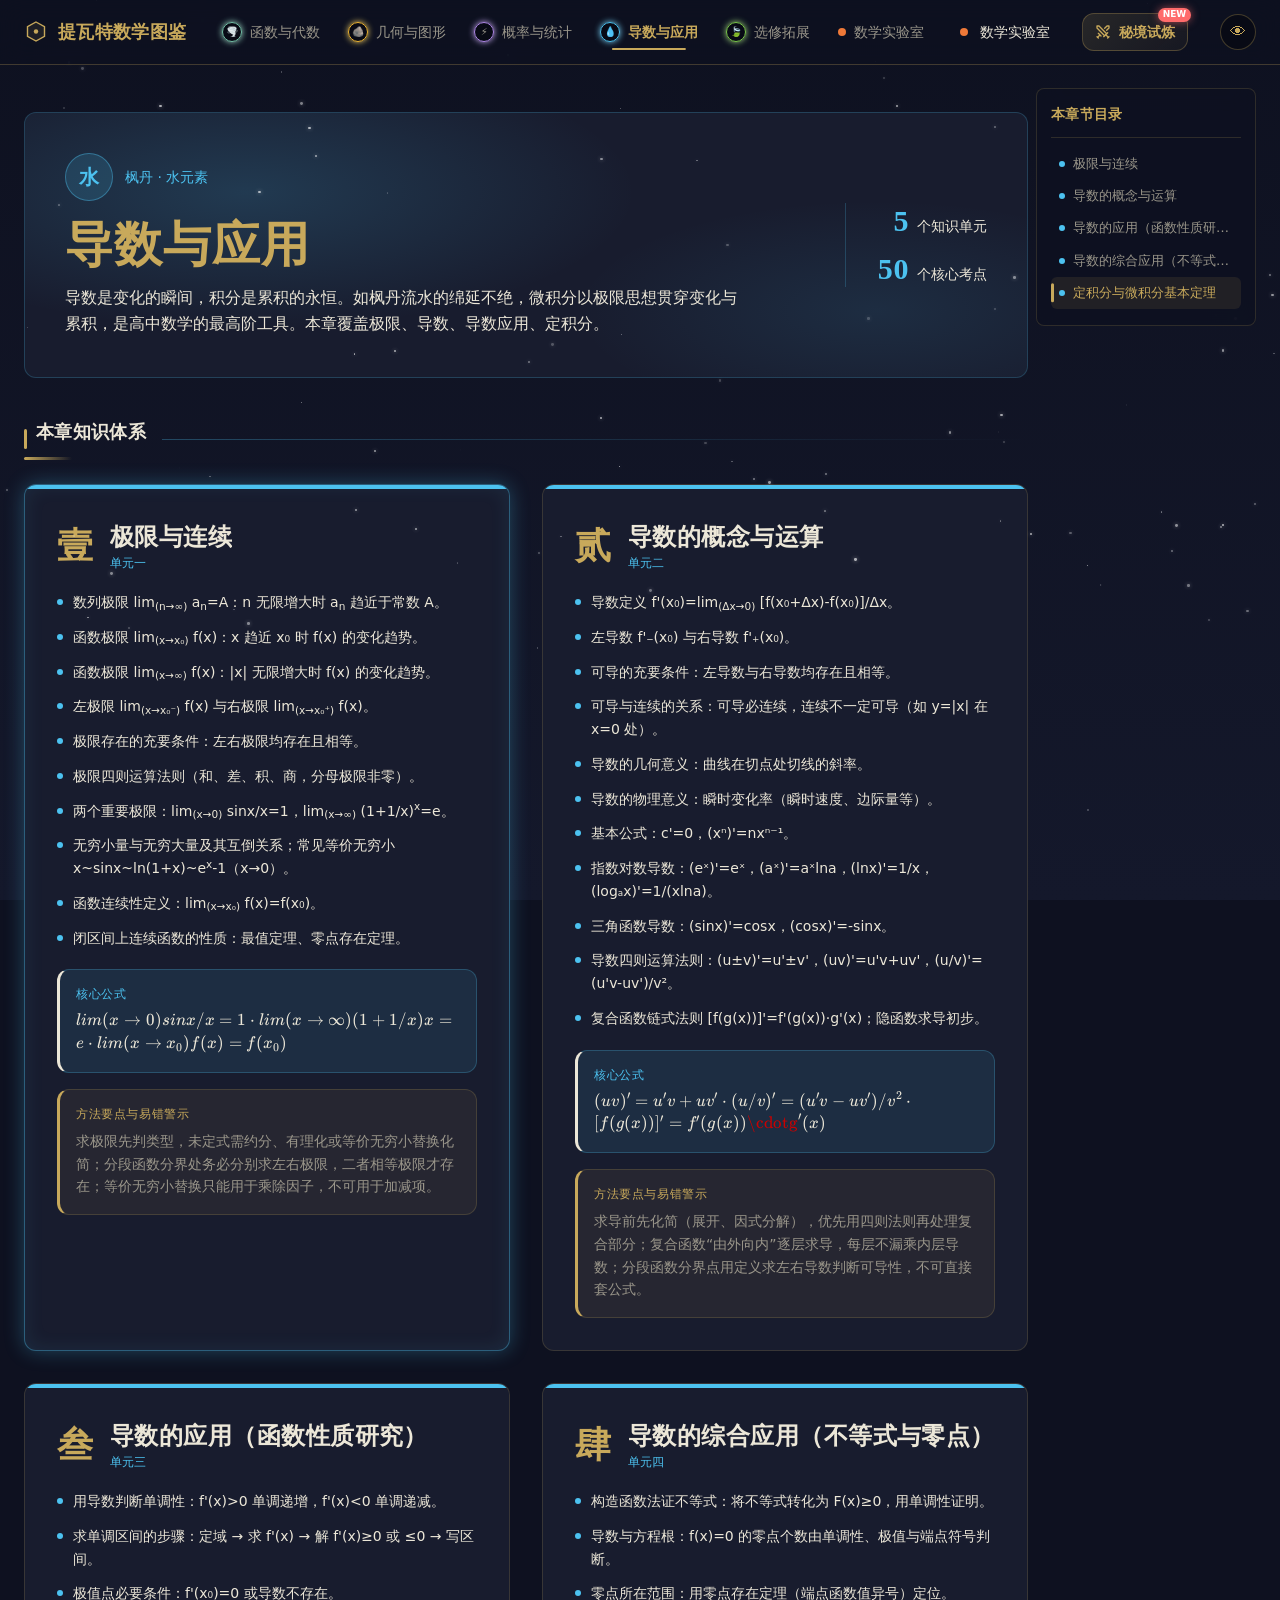
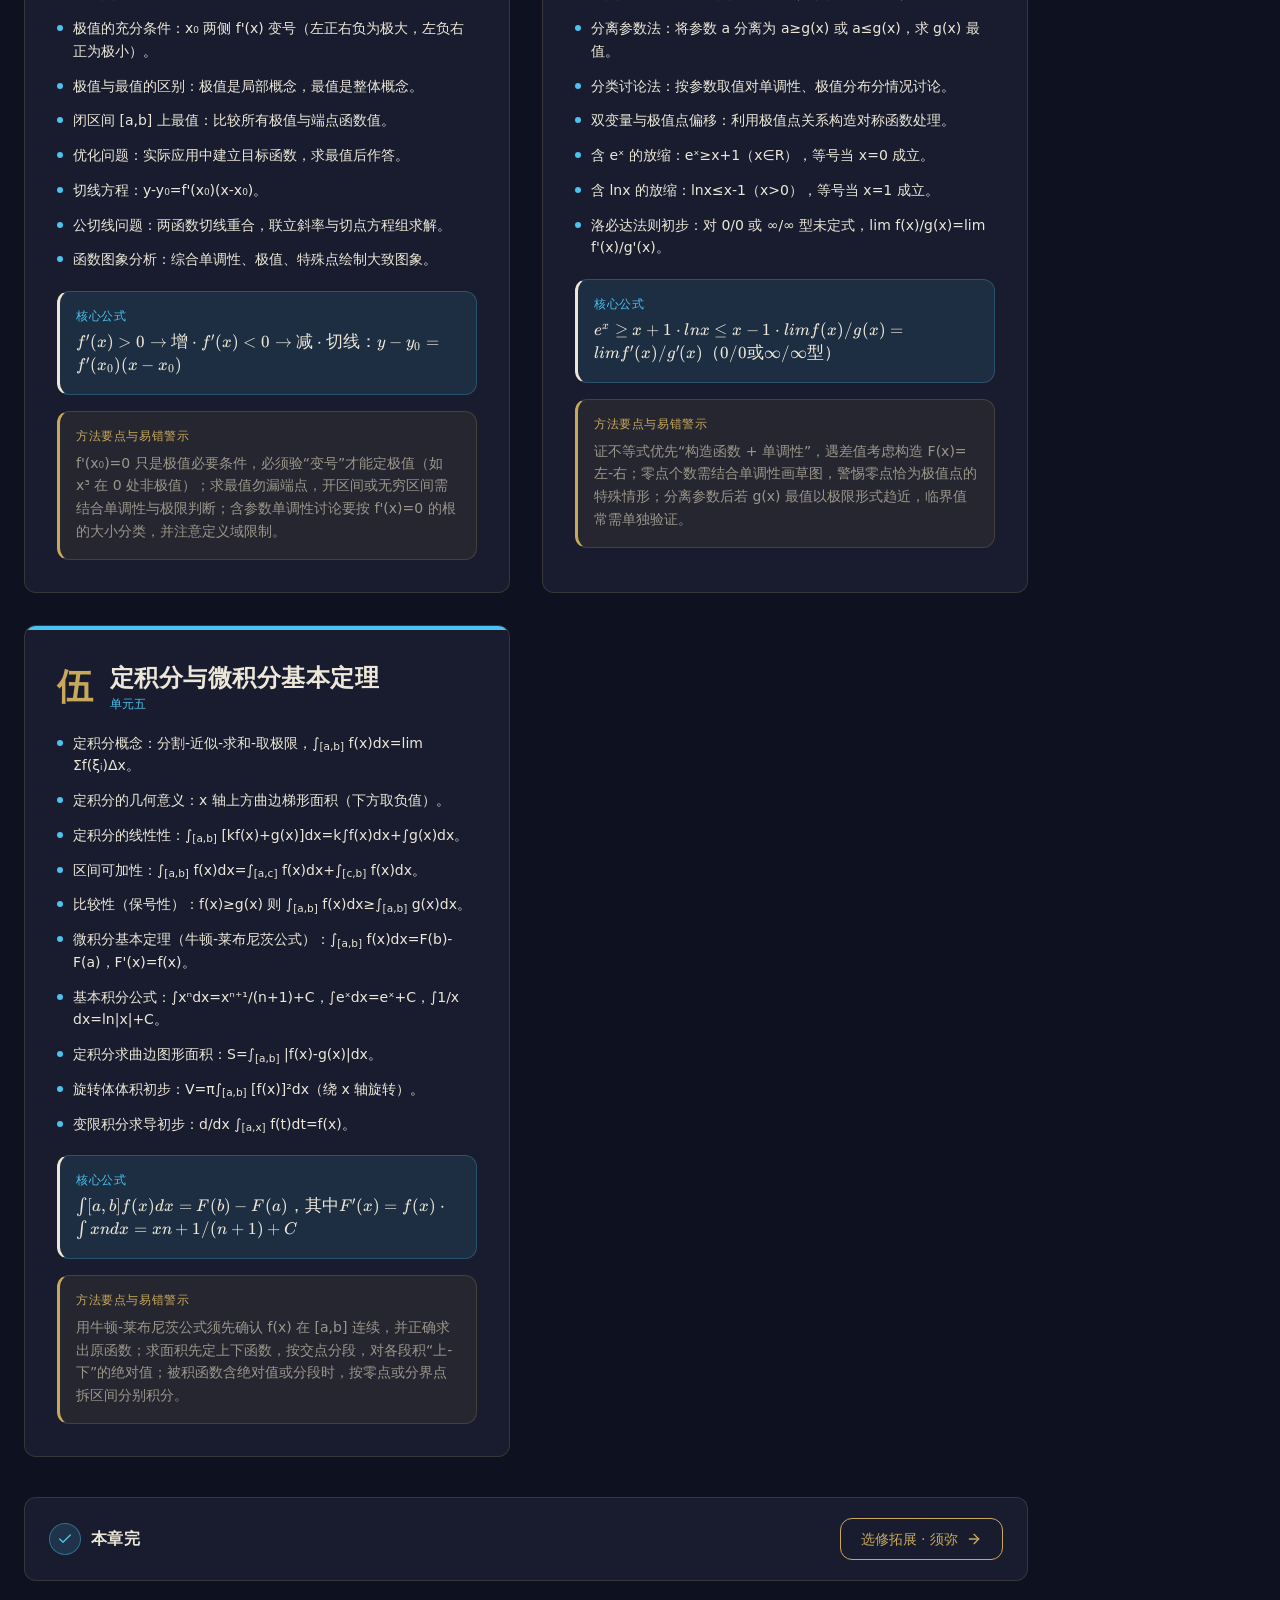
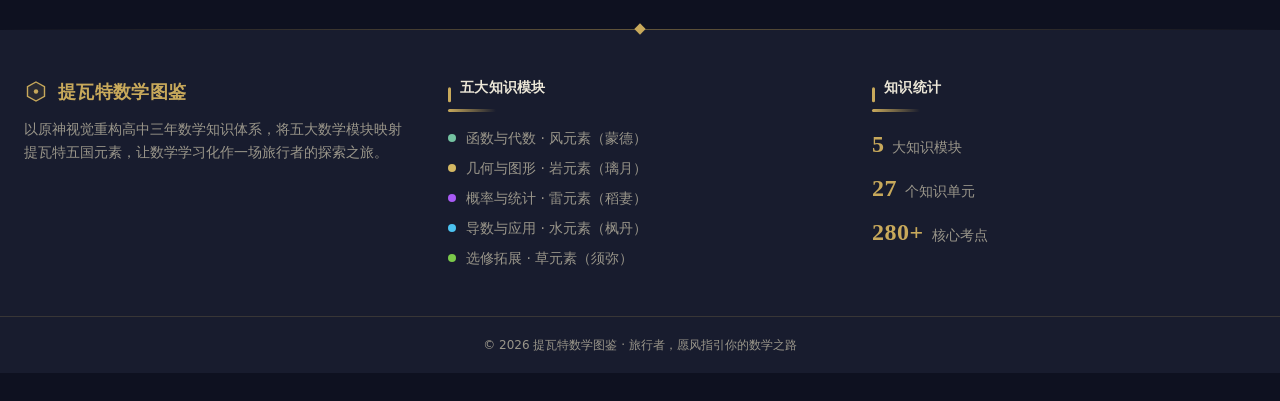
==== calculus.html @ d986265b "feat: 为全站 8 个页面添加 skip-link 键盘无障碍跳转" ====
<!DOCTYPE html>
<html lang="zh" class="dark">
<head>
    <meta charset="UTF-8">
    <meta name="viewport" content="width=device-width, initial-scale=1.0, viewport-fit=cover">
    <meta name="apple-mobile-web-app-capable" content="yes">
    <meta name="apple-mobile-web-app-status-bar-style" content="black-translucent">
    <meta name="theme-color" content="#0D0B1A">
    <meta http-equiv="Cache-Control" content="no-cache, no-store, must-revalidate"><meta http-equiv="Pragma" content="no-cache"><meta http-equiv="Expires" content="0">
    <title>提瓦特数学图鉴</title>
    <meta name="description" content="微积分知识页：极限、导数、积分与微分方程的高中知识点总结。">
    <meta property="og:title" content="微积分 · 提瓦特数学图鉴">
    <meta property="og:description" content="极限、导数、积分与微分方程的高中知识点总结。">
    <meta property="og:type" content="website">
    <meta property="og:url" content="https://ll-lk.github.io/yuanshen/calculus.html">
    <meta property="og:image" content="https://ll-lk.github.io/yuanshen/assets/favicon.svg">
    <meta name="twitter:card" content="summary">
    <meta name="twitter:title" content="微积分 · 提瓦特数学图鉴">
    <meta name="twitter:description" content="极限、导数、积分与微分方程的高中知识点总结。">
    <link rel="preload" href="assets/favicon.svg" as="image" type="image/svg+xml">
    <link rel="icon" href="assets/favicon.svg" type="image/svg+xml">
    <style id="theme-vars">
/* ============================================================
   提瓦特数学图鉴 · 原神视觉风格配色与字体系统
   Brand prefix: genshin
   主色：原神金（命之座/品质金）· 背景：提瓦特夜空深蓝紫
   ============================================================ */

/* ---------- Light Mode（浅色·白日提瓦特） ---------- */
:root {
  --genshin-primary: #B8932E;
  --genshin-primary-foreground: #FBF7EC;

  --genshin-primary-50: #FBF6E7;
  --genshin-primary-100: #F3E8C2;
  --genshin-primary-200: #E7D08A;
  --genshin-primary-300: #D9B85A;
  --genshin-primary-400: #C8A14A;
  --genshin-primary-500: #B8932E;
  --genshin-primary-600: #9A7826;
  --genshin-primary-700: #7C5F20;
  --genshin-primary-800: #5E471A;
  --genshin-primary-900: #423014;
  --genshin-primary-950: #2A1E0C;

  /* 中性色 —— 暖羊皮纸 / 石板 */
  --genshin-background: #F6F1E4;
  --genshin-foreground: #2A2418;
  --genshin-card: #FBF7EC;
  --genshin-card-foreground: #2A2418;
  --genshin-popover: #FBF7EC;
  --genshin-popover-foreground: #2A2418;
  --genshin-muted: #E7DFC9;
  --genshin-muted-foreground: #6B6048;
  --genshin-border: #D8CDA8;
  --genshin-input: #D8CDA8;
  --genshin-ring: #B8932E;

  /* 状态色 */
  --genshin-state-success: #4F9E78;
  --genshin-state-warning: #C8941E;
  --genshin-state-error: #C25442;
  --genshin-state-info: #4A93C2;

  /* 圆角 —— 原神 UI 偏方正克制 */
  --genshin-radius-small: 4px;
  --genshin-radius-medium: 8px;
  --genshin-radius-large: 12px;
  --genshin-radius-full: 9999px;
}

/* ---------- Dark Mode（深色·提瓦特夜空） 默认 ---------- */
.dark {
  --genshin-primary: #C8A95B;
  --genshin-primary-foreground: #1A1408;

  --genshin-primary-50: #2A1E0C;
  --genshin-primary-100: #423014;
  --genshin-primary-200: #5E471A;
  --genshin-primary-300: #7C5F20;
  --genshin-primary-400: #9A7826;
  --genshin-primary-500: #B8932E;
  --genshin-primary-600: #C8A95B;
  --genshin-primary-700: #D9B85A;
  --genshin-primary-800: #E7D08A;
  --genshin-primary-900: #F3E8C2;
  --genshin-primary-950: #FBF6E7;

  /* 中性色 —— 提瓦特夜空深蓝紫 */
  --genshin-background: #0E1120;
  --genshin-foreground: #ECE7D8;
  --genshin-card: #181C2E;
  --genshin-card-foreground: #ECE7D8;
  --genshin-popover: #1F2438;
  --genshin-popover-foreground: #ECE7D8;
  --genshin-muted: #262B42;
  --genshin-muted-foreground: #9A968A;
  --genshin-border: rgba(200, 169, 91, 0.18);
  --genshin-input: rgba(200, 169, 91, 0.28);
  --genshin-ring: #C8A95B;

  /* 状态色 */
  --genshin-state-success: #74C2A1;
  --genshin-state-warning: #E6B445;
  --genshin-state-error: #D97766;
  --genshin-state-info: #6FB7E0;
}

/* ---------- Tailwind @theme inline 映射 ---------- */
@theme inline {
  --color-background: var(--genshin-background);
  --color-foreground: var(--genshin-foreground);
  --color-card: var(--genshin-card);
  --color-card-foreground: var(--genshin-card-foreground);
  --color-popover: var(--genshin-popover);
  --color-popover-foreground: var(--genshin-popover-foreground);
  --color-primary: var(--genshin-primary);
  --color-primary-foreground: var(--genshin-primary-foreground);
  --color-muted: var(--genshin-muted);
  --color-muted-foreground: var(--genshin-muted-foreground);
  --color-border: var(--genshin-border);
  --color-input: var(--genshin-input);
  --color-ring: var(--genshin-ring);

  --color-state-success: var(--genshin-state-success);
  --color-state-warning: var(--genshin-state-warning);
  --color-state-error: var(--genshin-state-error);
  --color-state-info: var(--genshin-state-info);

  --radius-sm: var(--genshin-radius-small);
  --radius-md: var(--genshin-radius-medium);
  --radius-lg: var(--genshin-radius-large);
  --radius-full: var(--genshin-radius-full);
}

/* ---------- 字体系统 ---------- */
/* 标题：衬线体（奇幻史诗感） · 正文：无衬线（现代易读） */
.font-display {
  font-family: "Noto Serif SC", "Songti SC", "STSong", serif;
  font-weight: 600;
  letter-spacing: 0.02em;
}
.font-body {
  font-family: "Noto Sans SC", "PingFang SC", "Microsoft YaHei", system-ui, sans-serif;
}

    @keyframes pulse{0%,100%{transform:scale(1);opacity:1}50%{transform:scale(1.15);opacity:0.85}}
</style>
    <script src="assets/vendor/tailwind-browser-4.3.1.js"></script>
    <script src="assets/vendor/lucide-1.8.0.min.js"></script>
    <link rel="stylesheet" href="assets/vendor/katex/katex.min.css">
    <script src="assets/vendor/katex/katex.min.js"></script>
    <style type="text/tailwindcss">
  @theme inline {
    --color-background: var(--genshin-background);
    --color-foreground: var(--genshin-foreground);
    --color-card: var(--genshin-card);
    --color-card-foreground: var(--genshin-card-foreground);
    --color-popover: var(--genshin-popover);
    --color-popover-foreground: var(--genshin-popover-foreground);
    --color-primary: var(--genshin-primary);
    --color-primary-foreground: var(--genshin-primary-foreground);
    --color-muted: var(--genshin-muted);
    --color-muted-foreground: var(--genshin-muted-foreground);
    --color-border: var(--genshin-border);
    --color-input: var(--genshin-input);
    --color-ring: var(--genshin-ring);
    --radius-sm: var(--genshin-radius-small);
    --radius-md: var(--genshin-radius-medium);
    --radius-lg: var(--genshin-radius-large);
  }
  @layer base {
    body { background: var(--genshin-background); color: var(--genshin-foreground); }
    td, th { @apply break-words; word-break: break-all; word-break: auto-phrase; }
    th { @apply whitespace-nowrap; }
  }
    </style>
    <style id="semantic-token-fallback">
      .bg-background { background-color: var(--genshin-background); }
      .text-background { color: var(--genshin-background); }
      .border-background { border-color: var(--genshin-background); }
      .ring-background { --tw-ring-color: var(--genshin-background); }
      .bg-foreground { background-color: var(--genshin-foreground); }
      .text-foreground { color: var(--genshin-foreground); }
      .border-foreground { border-color: var(--genshin-foreground); }
      .ring-foreground { --tw-ring-color: var(--genshin-foreground); }
      .bg-card { background-color: var(--genshin-card); }
      .text-card { color: var(--genshin-card); }
      .border-card { border-color: var(--genshin-card); }
      .ring-card { --tw-ring-color: var(--genshin-card); }
      .bg-card-foreground { background-color: var(--genshin-card-foreground); }
      .text-card-foreground { color: var(--genshin-card-foreground); }
      .border-card-foreground { border-color: var(--genshin-card-foreground); }
      .ring-card-foreground { --tw-ring-color: var(--genshin-card-foreground); }
      .bg-popover { background-color: var(--genshin-popover); }
      .text-popover { color: var(--genshin-popover); }
      .border-popover { border-color: var(--genshin-popover); }
      .ring-popover { --tw-ring-color: var(--genshin-popover); }
      .bg-popover-foreground { background-color: var(--genshin-popover-foreground); }
      .text-popover-foreground { color: var(--genshin-popover-foreground); }
      .border-popover-foreground { border-color: var(--genshin-popover-foreground); }
      .ring-popover-foreground { --tw-ring-color: var(--genshin-popover-foreground); }
      .bg-primary { background-color: var(--genshin-primary); }
      .text-primary { color: var(--genshin-primary); }
      .border-primary { border-color: var(--genshin-primary); }
      .ring-primary { --tw-ring-color: var(--genshin-primary); }
      .bg-primary-foreground { background-color: var(--genshin-primary-foreground); }
      .text-primary-foreground { color: var(--genshin-primary-foreground); }
      .border-primary-foreground { border-color: var(--genshin-primary-foreground); }
      .ring-primary-foreground { --tw-ring-color: var(--genshin-primary-foreground); }
      .bg-muted { background-color: var(--genshin-muted); }
      .text-muted { color: var(--genshin-muted); }
      .border-muted { border-color: var(--genshin-muted); }
      .ring-muted { --tw-ring-color: var(--genshin-muted); }
      .bg-muted-foreground { background-color: var(--genshin-muted-foreground); }
      .text-muted-foreground { color: var(--genshin-muted-foreground); }
      .border-muted-foreground { border-color: var(--genshin-muted-foreground); }
      .ring-muted-foreground { --tw-ring-color: var(--genshin-muted-foreground); }
      .bg-border { background-color: var(--genshin-border); }
      .text-border { color: var(--genshin-border); }
      .border-border { border-color: var(--genshin-border); }
      .ring-border { --tw-ring-color: var(--genshin-border); }
      .bg-input { background-color: var(--genshin-input); }
      .text-input { color: var(--genshin-input); }
      .border-input { border-color: var(--genshin-input); }
      .ring-input { --tw-ring-color: var(--genshin-input); }
      .bg-ring { background-color: var(--genshin-ring); }
      .text-ring { color: var(--genshin-ring); }
      .border-ring { border-color: var(--genshin-ring); }
      .ring-ring { --tw-ring-color: var(--genshin-ring); }
    </style>
    <style>
      .no-scrollbar::-webkit-scrollbar { display: none; }
      .no-scrollbar { -ms-overflow-style: none; scrollbar-width: none; }
      [data-icon] {
        display: inline-flex;
        align-items: center;
        justify-content: center;
        -webkit-mask-size: contain;
        mask-size: contain;
        -webkit-mask-repeat: no-repeat;
        mask-repeat: no-repeat;
        -webkit-mask-position: center;
        mask-position: center;
        background-color: currentColor;
      }
      .skip-link {
        position: absolute;
        width: 1px;
        height: 1px;
        padding: 0;
        margin: -1px;
        overflow: hidden;
        clip: rect(0, 0, 0, 0);
        white-space: nowrap;
        border: 0;
      }
      .skip-link:focus {
        position: fixed;
        top: 16px;
        left: 16px;
        width: auto;
        height: auto;
        padding: 12px 20px;
        margin: 0;
        clip: auto;
        white-space: normal;
        background: var(--genshin-primary);
        color: var(--genshin-primary-foreground);
        text-decoration: none;
        border-radius: 8px;
        z-index: 9999;
        box-shadow: 0 4px 20px rgba(0,0,0,0.4);
        font-weight: 600;
      }
    </style>
    <link rel="stylesheet" href="assets/genshin-enhancements.css">
    <noscript><style>.reveal,.hero-reveal{opacity:1!important;transform:none!important;animation:none!important}</style></noscript>
    <style id="enhanced-design">
/* === 提瓦特数学图鉴 · 排版与动画增强系统 === */
/* 性能安全：仅使用 transform + opacity（合成器友好），IntersectionObserver 替代 scroll 监听 */

/* 排版优化 */
body { line-height: 1.75; }
.section-title { position: relative; padding-bottom: 14px; }
.section-title::after {
  content: ''; position: absolute; bottom: 0; left: 0;
  width: 48px; height: 3px; border-radius: 2px;
  background: linear-gradient(90deg, var(--genshin-primary), transparent);
}

/* 滚动入场动画 (GPU 友好) */
.reveal {
  opacity: 0; transform: translateY(28px);
  transition: opacity .6s cubic-bezier(.22,1,.36,1), transform .6s cubic-bezier(.22,1,.36,1);
  transition-delay: var(--reveal-delay, 0ms);
}
.reveal.reveal-visible { opacity: 1; transform: translateY(0); }

/* 卡片悬浮提升 */
.genshin-card {
  transition: transform .3s cubic-bezier(.22,1,.36,1), border-color .3s, box-shadow .3s;
}
.genshin-card:hover {
  transform: translateY(-4px);
  border-color: rgba(200,169,91,.4);
  box-shadow: 0 8px 32px rgba(0,0,0,.3);
}

/* 导航栏动画下划线 */
.nav-link { position: relative; }
.nav-link::after {
  content: ''; position: absolute; bottom: 4px; left: 0;
  width: 0; height: 2px; border-radius: 1px;
  background: var(--genshin-primary);
  transition: width .3s cubic-bezier(.22,1,.36,1);
}
.nav-link:hover::after, .nav-link[data-active="true"]::after { width: 100%; }

/* 公式框 / 提示框左侧装饰边 */
.formula-box { border-left: 3px solid currentColor; }
.tip-box { border-left: 3px solid var(--genshin-primary); }

/* 下一章节 CTA 悬浮 */
.next-cta {
  transition: transform .3s cubic-bezier(.22,1,.36,1), border-color .3s;
}
.next-cta:hover { transform: translateY(-2px); border-color: rgba(200,169,91,.45); }

/* Hero 入场动画 */
.hero-reveal {
  opacity: 0; transform: translateY(20px);
  animation: heroFadeUp .8s cubic-bezier(.22,1,.36,1) forwards;
  animation-delay: var(--hero-delay, 0ms);
}
@keyframes heroFadeUp { to { opacity: 1; transform: translateY(0); } }

/* === 侧边章节目录 TOC（v3 新增） === */
/* 锚点目标上边距，避免被固定导航栏遮挡 */
article[id^="kp-"] { scroll-margin-top: 90px; }

/* 桌面端固定侧边目录 */
.toc-desktop {
  position: fixed;
  right: 24px;
  top: 88px;
  width: 220px;
  max-height: calc(100vh - 120px);
  overflow-y: auto;
  background: rgba(14, 17, 32, 0.85);
  -webkit-backdrop-filter: blur(12px);
  backdrop-filter: blur(12px);
  border: 1px solid rgba(200, 169, 91, 0.18);
  border-radius: 8px;
  padding: 16px 14px;
  z-index: 40;
}
.toc-desktop::-webkit-scrollbar { width: 4px; }
.toc-desktop::-webkit-scrollbar-thumb { background: rgba(200, 169, 91, 0.25); border-radius: 2px; }

/* TOC 条目（桌面端与移动端面板共用） */
.toc-item {
  display: flex;
  align-items: center;
  gap: 8px;
  padding: 7px 8px;
  border-radius: 6px;
  font-size: 13px;
  color: var(--genshin-muted-foreground);
  cursor: pointer;
  transition: color .2s ease, background .2s ease;
  text-decoration: none;
  line-height: 1.4;
  position: relative;
}
.toc-item .toc-text {
  flex: 1;
  min-width: 0;
  overflow: hidden;
  text-overflow: ellipsis;
  white-space: nowrap;
}
.toc-item:hover {
  background: rgba(200, 169, 91, 0.08);
  color: var(--genshin-foreground);
}
.toc-item.toc-active {
  color: var(--genshin-primary);
  background: rgba(200, 169, 91, 0.10);
}
.toc-item.toc-active::before {
  content: '';
  position: absolute;
  left: 0;
  top: 50%;
  transform: translateY(-50%);
  width: 3px;
  height: 60%;
  background: var(--genshin-primary);
  border-radius: 2px;
}

/* 移动端浮动目录下拉面板 */
.toc-mobile-panel {
  position: absolute;
  right: 0;
  bottom: 56px;
  width: 220px;
  max-height: calc(100vh - 120px);
  overflow-y: auto;
  background: rgba(14, 17, 32, 0.92);
  -webkit-backdrop-filter: blur(12px);
  backdrop-filter: blur(12px);
  border: 1px solid rgba(200, 169, 91, 0.18);
  border-radius: 8px;
  padding: 16px 14px;
  box-shadow: 0 8px 32px rgba(0, 0, 0, 0.4);
}

/* 移动端：将“回到顶部”按钮移至左下，避免与目录浮动按钮重叠 */
@media (max-width: 767px) {
  #back-to-top { right: auto; left: 24px; }
}

/* reduced-motion 完全禁用动画 */
@media (prefers-reduced-motion: reduce) {
  .reveal { opacity: 1; transform: none; transition: none; }
  .hero-reveal { opacity: 1; transform: none; animation: none; }
  .genshin-card, .next-cta { transition: none; }
  .genshin-card:hover, .next-cta:hover { transform: none; }
  .toc-item { transition: none; }
  html { scroll-behavior: auto; }
  * { animation-duration: .01ms !important; transition-duration: .01ms !important; }
}
    </style>
</head>
<body class="min-h-screen font-sans antialiased">
    <a href="#main" class="skip-link">跳到主要内容</a>
    <!-- ===== 顶部固定导航栏 ===== -->
    <nav class="fixed top-0 inset-x-0 z-50" style="background: rgba(14,17,32,0.85); backdrop-filter: blur(12px); -webkit-backdrop-filter: blur(12px); border-bottom: 1px solid rgba(200,169,91,0.28);">
      <div class="max-w-7xl mx-auto px-6 h-16 flex items-center justify-between font-body">
        <a href="index.html" data-nav-key="home" class="brand-link flex items-center gap-2.5 cursor-pointer shrink-0">
          <svg width="24" height="24" viewBox="0 0 24 24" fill="none" class="shrink-0" aria-hidden="true">
            <path d="M12 2 L20.5 6.75 L20.5 16.25 L12 21 L3.5 16.25 L3.5 6.75 Z" stroke="#C8A95B" stroke-width="1.4" fill="rgba(200,169,91,0.10)"></path>
            <circle cx="12" cy="11.5" r="2.2" fill="#C8A95B"></circle>
          </svg>
          <span class="font-display text-lg whitespace-nowrap" style="color: var(--genshin-primary);">提瓦特数学图鉴</span>
        </a>
        <div class="hidden lg:flex items-center gap-5">
          <a href="functions.html" data-nav-key="functions" class="nav-link flex items-center gap-2 px-1 py-2 text-sm whitespace-nowrap">
            <span class="w-2 h-2 rounded-full shrink-0" style="background:#74C2A1;"></span>
            <span>函数与代数</span>
          </a>
          <a href="geometry.html" data-nav-key="geometry" class="nav-link flex items-center gap-2 px-1 py-2 text-sm whitespace-nowrap">
            <span class="w-2 h-2 rounded-full shrink-0" style="background:#D4B863;"></span>
            <span>几何与图形</span>
          </a>
          <a href="probability.html" data-nav-key="probability" class="nav-link flex items-center gap-2 px-1 py-2 text-sm whitespace-nowrap">
            <span class="w-2 h-2 rounded-full shrink-0" style="background:#A85AF5;"></span>
            <span>概率与统计</span>
          </a>
          <a href="calculus.html" data-nav-key="calculus" data-active="true" class="nav-link flex items-center gap-2 px-1 py-2 text-sm whitespace-nowrap">
            <span class="w-2 h-2 rounded-full shrink-0" style="background:#4CC2F0;"></span>
            <span>导数与应用</span>
          </a>
          <a href="elective.html" data-nav-key="elective" class="nav-link flex items-center gap-2 px-1 py-2 text-sm whitespace-nowrap">
            <span class="w-2 h-2 rounded-full shrink-0" style="background:#7BC94A;"></span>
            <span>选修拓展</span>
          </a>
          <a href="lab.html" data-nav-key="lab" class="nav-link flex items-center gap-2 px-1 py-2 text-sm whitespace-nowrap">
            <span class="w-2 h-2 rounded-full shrink-0" style="background:#EF7938;"></span>
            <span>数学实验室</span>
          </a>
          <a href="lab.html" data-nav-key="lab" class="mobile-nav-link flex items-center gap-3 px-3 py-3 rounded-lg text-sm transition-colors hover:bg-[#C8A95B]/10" style="color: var(--genshin-foreground);"><span class="w-2 h-2 rounded-full shrink-0" style="background:#EF7938;"></span>数学实验室</a>
          <a href="challenge.html" data-nav-key="challenge" class="nav-link flex items-center gap-2 px-3 py-2 text-sm whitespace-nowrap rounded-lg" style="position:relative;background: linear-gradient(135deg, rgba(200,169,91,0.15), rgba(200,169,91,0.05)); border: 1px solid rgba(200,169,91,0.3); color: #C8A95B; font-weight: 600;"><i data-lucide="swords" class="w-4 h-4"></i><span>秘境试炼</span><span class="NEW-badge" style="position:absolute;top:-6px;right:-4px;background:#FF6B6B;color:#fff;font-size:9px;padding:1px 5px;border-radius:8px;font-weight:700;line-height:1.3;box-shadow:0 0 8px rgba(255,107,107,0.6);animation:pulse 2s infinite;">NEW</span>
          </a>
</div>
        <button id="mobile-menu-toggle" type="button" aria-label="打开菜单" aria-expanded="false" class="lg:hidden inline-flex items-center justify-center w-10 h-10 rounded-lg transition-colors hover:bg-[#C8A95B]/10" style="color: var(--genshin-primary); border: 1px solid var(--genshin-border);">
          <svg class="menu-icon-open" width="20" height="20" viewBox="0 0 24 24" fill="none" stroke="currentColor" stroke-width="2" stroke-linecap="round"><line x1="3" y1="6" x2="21" y2="6"/><line x1="3" y1="12" x2="21" y2="12"/><line x1="3" y1="18" x2="21" y2="18"/></svg>
          <svg class="menu-icon-close hidden" width="20" height="20" viewBox="0 0 24 24" fill="none" stroke="currentColor" stroke-width="2" stroke-linecap="round"><line x1="6" y1="6" x2="18" y2="18"/><line x1="18" y1="6" x2="6" y2="18"/></svg>
        </button>
      </div>
      <div id="mobile-menu" class="lg:hidden hidden border-t" style="background: rgba(14,17,32,0.97); backdrop-filter: blur(12px); -webkit-backdrop-filter: blur(12px); border-color: var(--genshin-border);">
        <div class="max-w-7xl mx-auto px-6 py-3 flex flex-col gap-1 font-body">
          <a href="functions.html" data-nav-key="functions" class="mobile-nav-link flex items-center gap-3 px-3 py-3 rounded-lg text-sm transition-colors hover:bg-[#C8A95B]/10" style="color: var(--genshin-foreground);"><span class="w-2 h-2 rounded-full shrink-0" style="background:#74C2A1;"></span>函数与代数</a>
          <a href="geometry.html" data-nav-key="geometry" class="mobile-nav-link flex items-center gap-3 px-3 py-3 rounded-lg text-sm transition-colors hover:bg-[#C8A95B]/10" style="color: var(--genshin-foreground);"><span class="w-2 h-2 rounded-full shrink-0" style="background:#D4B863;"></span>几何与图形</a>
          <a href="probability.html" data-nav-key="probability" class="mobile-nav-link flex items-center gap-3 px-3 py-3 rounded-lg text-sm transition-colors hover:bg-[#C8A95B]/10" style="color: var(--genshin-foreground);"><span class="w-2 h-2 rounded-full shrink-0" style="background:#A85AF5;"></span>概率与统计</a>
          <a href="calculus.html" data-nav-key="calculus" class="mobile-nav-link flex items-center gap-3 px-3 py-3 rounded-lg text-sm transition-colors hover:bg-[#C8A95B]/10" style="color: var(--genshin-foreground);"><span class="w-2 h-2 rounded-full shrink-0" style="background:#4CC2F0;"></span>导数与应用</a>
          <a href="elective.html" data-nav-key="elective" class="mobile-nav-link flex items-center gap-3 px-3 py-3 rounded-lg text-sm transition-colors hover:bg-[#C8A95B]/10" style="color: var(--genshin-foreground);"><span class="w-2 h-2 rounded-full shrink-0" style="background:#7BC94A;"></span>选修拓展</a>
          <a href="challenge.html" data-nav-key="challenge" class="mobile-nav-link flex items-center gap-3 px-3 py-3 rounded-lg text-sm transition-colors" style="color: #C8A95B; background: linear-gradient(135deg, rgba(200,169,91,0.15), rgba(200,169,91,0.05)); border: 1px solid rgba(200,169,91,0.3);"><i data-lucide="swords" class="w-4 h-4"></i>秘境试炼<span style="margin-left:4px;background:#FF6B6B;color:#fff;font-size:9px;padding:1px 5px;border-radius:8px;font-weight:700;">NEW</span></a>
        </div>
      </div>
    </nav>

    <!-- ===== 侧边章节目录 TOC（桌面端，v3 新增） ===== -->
    <aside class="toc-desktop hidden lg:block" aria-label="本章节目录">
      <div class="font-display text-sm mb-3" style="color: var(--genshin-primary);">本章节目录</div>
      <div style="height:1px; background: rgba(200,169,91,0.18); margin-bottom: 10px;"></div>
      <nav>
        <a href="#kp-limit" class="toc-item"><span style="width:6px;height:6px;border-radius:50%;background:#4CC2F0;flex-shrink:0;"></span><span class="toc-text">极限与连续</span></a>
        <a href="#kp-derivative-concept" class="toc-item"><span style="width:6px;height:6px;border-radius:50%;background:#4CC2F0;flex-shrink:0;"></span><span class="toc-text">导数的概念与运算</span></a>
        <a href="#kp-derivative-application" class="toc-item"><span style="width:6px;height:6px;border-radius:50%;background:#4CC2F0;flex-shrink:0;"></span><span class="toc-text">导数的应用（函数性质研究）</span></a>
        <a href="#kp-derivative-comprehensive" class="toc-item"><span style="width:6px;height:6px;border-radius:50%;background:#4CC2F0;flex-shrink:0;"></span><span class="toc-text">导数的综合应用（不等式与零点）</span></a>
        <a href="#kp-integral" class="toc-item"><span style="width:6px;height:6px;border-radius:50%;background:#4CC2F0;flex-shrink:0;"></span><span class="toc-text">定积分与微积分基本定理</span></a>
      </nav>
    </aside>

    <!-- ===== 移动端浮动目录按钮（v3 新增） ===== -->
    <div class="lg:hidden" style="position: fixed; right: 20px; bottom: 24px; z-index: 50;">
      <button id="toc-mobile-btn" type="button" aria-label="打开章节目录" aria-expanded="false" style="width:48px;height:48px;border-radius:50%;background:var(--genshin-primary);color:var(--genshin-primary-foreground);display:inline-flex;align-items:center;justify-content:center;box-shadow:0 4px 20px rgba(0,0,0,0.4);cursor:pointer;border:none;">
        <svg width="22" height="22" viewBox="0 0 24 24" fill="none" stroke="currentColor" stroke-width="2" stroke-linecap="round" stroke-linejoin="round" aria-hidden="true"><line x1="8" y1="6" x2="21" y2="6"/><line x1="8" y1="12" x2="21" y2="12"/><line x1="8" y1="18" x2="21" y2="18"/><line x1="3" y1="6" x2="3.01" y2="6"/><line x1="3" y1="12" x2="3.01" y2="12"/><line x1="3" y1="18" x2="3.01" y2="18"/></svg>
      </button>
      <div id="toc-mobile-panel" class="toc-mobile-panel" style="display:none;">
        <div class="font-display text-sm mb-3" style="color: var(--genshin-primary);">本章节目录</div>
        <div style="height:1px; background: rgba(200,169,91,0.18); margin-bottom: 10px;"></div>
        <nav>
          <a href="#kp-limit" class="toc-item"><span style="width:6px;height:6px;border-radius:50%;background:#4CC2F0;flex-shrink:0;"></span><span class="toc-text">极限与连续</span></a>
          <a href="#kp-derivative-concept" class="toc-item"><span style="width:6px;height:6px;border-radius:50%;background:#4CC2F0;flex-shrink:0;"></span><span class="toc-text">导数的概念与运算</span></a>
          <a href="#kp-derivative-application" class="toc-item"><span style="width:6px;height:6px;border-radius:50%;background:#4CC2F0;flex-shrink:0;"></span><span class="toc-text">导数的应用（函数性质研究）</span></a>
          <a href="#kp-derivative-comprehensive" class="toc-item"><span style="width:6px;height:6px;border-radius:50%;background:#4CC2F0;flex-shrink:0;"></span><span class="toc-text">导数的综合应用（不等式与零点）</span></a>
          <a href="#kp-integral" class="toc-item"><span style="width:6px;height:6px;border-radius:50%;background:#4CC2F0;flex-shrink:0;"></span><span class="toc-text">定积分与微积分基本定理</span></a>
        </nav>
      </div>
    </div>

    <!-- ===== 主内容区（leaf 页面填充 SLOT） ===== -->
    <main class="font-body max-w-7xl mx-auto px-6 lg:pr-[252px] pt-28 pb-12" style="min-height: calc(100vh - 200px);">
    <!-- ===== 章节头部：水色光晕 ===== -->
    <section class="reveal relative overflow-hidden rounded-xl mb-10" style="border: 1px solid rgba(76,194,240,0.22); background: var(--genshin-card);">
      <div class="absolute inset-0 pointer-events-none" style="background: radial-gradient(ellipse 60% 80% at 22% 30%, rgba(76,194,240,0.18) 0%, transparent 65%), radial-gradient(ellipse 50% 70% at 85% 75%, rgba(76,194,240,0.10) 0%, transparent 60%);"></div>
      <div class="relative p-7 sm:p-10 grid gap-8 lg:grid-cols-[1fr_auto] lg:items-center">
        <div class="min-w-0">
          <div class="flex items-center gap-3 mb-5">
            <span class="flex items-center justify-center w-12 h-12 rounded-full font-display text-xl shrink-0 bg-[#4CC2F0]/15 border border-[#4CC2F0]/40 text-[#4CC2F0]">水</span>
            <span class="text-sm whitespace-nowrap text-[#4CC2F0]">枫丹 · 水元素</span>
          </div>
          <h1 class="font-display text-5xl mb-4" style="color: var(--genshin-primary); text-wrap: balance; word-break: keep-all; overflow-wrap: break-word;">导数与应用</h1>
          <p class="text-base leading-relaxed max-w-2xl" style="color: var(--genshin-foreground);">导数是变化的瞬间，积分是累积的永恒。如枫丹流水的绵延不绝，微积分以极限思想贯穿变化与累积，是高中数学的最高阶工具。本章覆盖极限、导数、导数应用、定积分。</p>
        </div>
        <div class="flex flex-row lg:flex-col gap-6 lg:gap-3 lg:text-right lg:pl-8 lg:border-l" style="border-color: rgba(76,194,240,0.22);">
          <div class="flex items-baseline gap-2 lg:justify-end">
            <span class="font-display text-3xl whitespace-nowrap text-[#4CC2F0]">5</span>
            <span class="text-sm whitespace-nowrap">个知识单元</span>
          </div>
          <div class="flex items-baseline gap-2 lg:justify-end">
            <span class="font-display text-3xl whitespace-nowrap text-[#4CC2F0]">50</span>
            <span class="text-sm whitespace-nowrap">个核心考点</span>
          </div>
        </div>
      </div>
    </section>

    <!-- ===== 知识体系分隔 ===== -->
    <div class="flex items-center gap-4 mb-6">
      <h2 class="section-title font-display text-lg whitespace-nowrap">本章知识体系</h2>
      <div class="flex-1 h-px" style="background: linear-gradient(to right, rgba(76,194,240,0.30) 0%, transparent 100%);"></div>
    </div>

    <!-- ===== 知识单元卡牌 ===== -->
    <div class="grid gap-8 lg:grid-cols-2">

      <!-- 单元一 · 极限与连续 -->
      <article id="kp-limit" class="genshin-card overflow-hidden reveal" style="--reveal-delay: 0ms;">
        <div class="h-1 bg-[#4CC2F0]"></div>
        <div class="p-6 sm:p-8">
          <div class="flex items-center gap-4 mb-5">
            <span class="font-display text-4xl shrink-0" style="color: var(--genshin-primary);">壹</span>
            <div class="min-w-0">
              <h2 class="font-display text-xl sm:text-2xl truncate">极限与连续</h2>
              <p class="text-xs text-[#4CC2F0] mt-0.5">单元一</p>
            </div>
          </div>
          <ul class="space-y-3 mb-5">
            <li class="flex items-start gap-2.5">
              <span class="w-1.5 h-1.5 rounded-full shrink-0 mt-2 bg-[#4CC2F0]"></span>
              <span class="text-sm leading-relaxed">数列极限 lim<sub>(n→∞)</sub> a<sub>n</sub>=A：n 无限增大时 a<sub>n</sub> 趋近于常数 A。</span>
            </li>
            <li class="flex items-start gap-2.5">
              <span class="w-1.5 h-1.5 rounded-full shrink-0 mt-2 bg-[#4CC2F0]"></span>
              <span class="text-sm leading-relaxed">函数极限 lim<sub>(x→x₀)</sub> f(x)：x 趋近 x₀ 时 f(x) 的变化趋势。</span>
            </li>
            <li class="flex items-start gap-2.5">
              <span class="w-1.5 h-1.5 rounded-full shrink-0 mt-2 bg-[#4CC2F0]"></span>
              <span class="text-sm leading-relaxed">函数极限 lim<sub>(x→∞)</sub> f(x)：|x| 无限增大时 f(x) 的变化趋势。</span>
            </li>
            <li class="flex items-start gap-2.5">
              <span class="w-1.5 h-1.5 rounded-full shrink-0 mt-2 bg-[#4CC2F0]"></span>
              <span class="text-sm leading-relaxed">左极限 lim<sub>(x→x₀⁻)</sub> f(x) 与右极限 lim<sub>(x→x₀⁺)</sub> f(x)。</span>
            </li>
            <li class="flex items-start gap-2.5">
              <span class="w-1.5 h-1.5 rounded-full shrink-0 mt-2 bg-[#4CC2F0]"></span>
              <span class="text-sm leading-relaxed">极限存在的充要条件：左右极限均存在且相等。</span>
            </li>
            <li class="flex items-start gap-2.5">
              <span class="w-1.5 h-1.5 rounded-full shrink-0 mt-2 bg-[#4CC2F0]"></span>
              <span class="text-sm leading-relaxed">极限四则运算法则（和、差、积、商，分母极限非零）。</span>
            </li>
            <li class="flex items-start gap-2.5">
              <span class="w-1.5 h-1.5 rounded-full shrink-0 mt-2 bg-[#4CC2F0]"></span>
              <span class="text-sm leading-relaxed">两个重要极限：lim<sub>(x→0)</sub> sinx/x=1，lim<sub>(x→∞)</sub> (1+1/x)<sup>x</sup>=e。</span>
            </li>
            <li class="flex items-start gap-2.5">
              <span class="w-1.5 h-1.5 rounded-full shrink-0 mt-2 bg-[#4CC2F0]"></span>
              <span class="text-sm leading-relaxed">无穷小量与无穷大量及其互倒关系；常见等价无穷小 x~sinx~ln(1+x)~e<sup>x</sup>-1（x→0）。</span>
            </li>
            <li class="flex items-start gap-2.5">
              <span class="w-1.5 h-1.5 rounded-full shrink-0 mt-2 bg-[#4CC2F0]"></span>
              <span class="text-sm leading-relaxed">函数连续性定义：lim<sub>(x→x₀)</sub> f(x)=f(x₀)。</span>
            </li>
            <li class="flex items-start gap-2.5">
              <span class="w-1.5 h-1.5 rounded-full shrink-0 mt-2 bg-[#4CC2F0]"></span>
              <span class="text-sm leading-relaxed">闭区间上连续函数的性质：最值定理、零点存在定理。</span>
            </li>
          </ul>
          <div class="formula-box rounded-lg bg-[#4CC2F0]/10 border border-[#4CC2F0]/25 p-4 mb-4">
            <p class="text-xs tracking-wider mb-2 text-[#4CC2F0]">核心公式</p>
            <code class="font-mono text-sm block leading-relaxed" style="color: var(--genshin-foreground);">lim<sub>(x→0)</sub> sinx/x = 1　·　lim<sub>(x→∞)</sub> (1+1/x)<sup>x</sup> = e　·　lim<sub>(x→x₀)</sub> f(x) = f(x₀)</code>
          </div>
          <div class="tip-box rounded-lg bg-[#C8A95B]/8 border border-[#C8A95B]/20 p-4">
            <p class="text-xs tracking-wider mb-2" style="color: var(--genshin-primary);">方法要点与易错警示</p>
            <p class="text-sm leading-relaxed" style="color: var(--genshin-muted-foreground);">求极限先判类型，未定式需约分、有理化或等价无穷小替换化简；分段函数分界处务必分别求左右极限，二者相等极限才存在；等价无穷小替换只能用于乘除因子，不可用于加减项。</p>
          </div>
        </div>
      </article>

      <!-- 单元二 · 导数的概念与运算 -->
      <article id="kp-derivative-concept" class="genshin-card overflow-hidden reveal" style="--reveal-delay: 80ms;">
        <div class="h-1 bg-[#4CC2F0]"></div>
        <div class="p-6 sm:p-8">
          <div class="flex items-center gap-4 mb-5">
            <span class="font-display text-4xl shrink-0" style="color: var(--genshin-primary);">贰</span>
            <div class="min-w-0">
              <h2 class="font-display text-xl sm:text-2xl truncate">导数的概念与运算</h2>
              <p class="text-xs text-[#4CC2F0] mt-0.5">单元二</p>
            </div>
          </div>
          <ul class="space-y-3 mb-5">
            <li class="flex items-start gap-2.5">
              <span class="w-1.5 h-1.5 rounded-full shrink-0 mt-2 bg-[#4CC2F0]"></span>
              <span class="text-sm leading-relaxed">导数定义 f'(x₀)=lim<sub>(Δx→0)</sub> [f(x₀+Δx)-f(x₀)]/Δx。</span>
            </li>
            <li class="flex items-start gap-2.5">
              <span class="w-1.5 h-1.5 rounded-full shrink-0 mt-2 bg-[#4CC2F0]"></span>
              <span class="text-sm leading-relaxed">左导数 f'₋(x₀) 与右导数 f'₊(x₀)。</span>
            </li>
            <li class="flex items-start gap-2.5">
              <span class="w-1.5 h-1.5 rounded-full shrink-0 mt-2 bg-[#4CC2F0]"></span>
              <span class="text-sm leading-relaxed">可导的充要条件：左导数与右导数均存在且相等。</span>
            </li>
            <li class="flex items-start gap-2.5">
              <span class="w-1.5 h-1.5 rounded-full shrink-0 mt-2 bg-[#4CC2F0]"></span>
              <span class="text-sm leading-relaxed">可导与连续的关系：可导必连续，连续不一定可导（如 y=|x| 在 x=0 处）。</span>
            </li>
            <li class="flex items-start gap-2.5">
              <span class="w-1.5 h-1.5 rounded-full shrink-0 mt-2 bg-[#4CC2F0]"></span>
              <span class="text-sm leading-relaxed">导数的几何意义：曲线在切点处切线的斜率。</span>
            </li>
            <li class="flex items-start gap-2.5">
              <span class="w-1.5 h-1.5 rounded-full shrink-0 mt-2 bg-[#4CC2F0]"></span>
              <span class="text-sm leading-relaxed">导数的物理意义：瞬时变化率（瞬时速度、边际量等）。</span>
            </li>
            <li class="flex items-start gap-2.5">
              <span class="w-1.5 h-1.5 rounded-full shrink-0 mt-2 bg-[#4CC2F0]"></span>
              <span class="text-sm leading-relaxed">基本公式：c'=0，(xⁿ)'=nxⁿ⁻¹。</span>
            </li>
            <li class="flex items-start gap-2.5">
              <span class="w-1.5 h-1.5 rounded-full shrink-0 mt-2 bg-[#4CC2F0]"></span>
              <span class="text-sm leading-relaxed">指数对数导数：(eˣ)'=eˣ，(aˣ)'=aˣlna，(lnx)'=1/x，(logₐx)'=1/(xlna)。</span>
            </li>
            <li class="flex items-start gap-2.5">
              <span class="w-1.5 h-1.5 rounded-full shrink-0 mt-2 bg-[#4CC2F0]"></span>
              <span class="text-sm leading-relaxed">三角函数导数：(sinx)'=cosx，(cosx)'=-sinx。</span>
            </li>
            <li class="flex items-start gap-2.5">
              <span class="w-1.5 h-1.5 rounded-full shrink-0 mt-2 bg-[#4CC2F0]"></span>
              <span class="text-sm leading-relaxed">导数四则运算法则：(u±v)'=u'±v'，(uv)'=u'v+uv'，(u/v)'=(u'v-uv')/v²。</span>
            </li>
            <li class="flex items-start gap-2.5">
              <span class="w-1.5 h-1.5 rounded-full shrink-0 mt-2 bg-[#4CC2F0]"></span>
              <span class="text-sm leading-relaxed">复合函数链式法则 [f(g(x))]'=f'(g(x))·g'(x)；隐函数求导初步。</span>
            </li>
          </ul>
          <div class="formula-box rounded-lg bg-[#4CC2F0]/10 border border-[#4CC2F0]/25 p-4 mb-4">
            <p class="text-xs tracking-wider mb-2 text-[#4CC2F0]">核心公式</p>
            <code class="font-mono text-sm block leading-relaxed" style="color: var(--genshin-foreground);">(uv)' = u'v + uv'　·　(u/v)' = (u'v - uv')/v²　·　[f(g(x))]' = f'(g(x))·g'(x)</code>
          </div>
          <div class="tip-box rounded-lg bg-[#C8A95B]/8 border border-[#C8A95B]/20 p-4">
            <p class="text-xs tracking-wider mb-2" style="color: var(--genshin-primary);">方法要点与易错警示</p>
            <p class="text-sm leading-relaxed" style="color: var(--genshin-muted-foreground);">求导前先化简（展开、因式分解），优先用四则法则再处理复合部分；复合函数“由外向内”逐层求导，每层不漏乘内层导数；分段函数分界点用定义求左右导数判断可导性，不可直接套公式。</p>
          </div>
        </div>
      </article>

      <!-- 单元三 · 导数的应用 -->
      <article id="kp-derivative-application" class="genshin-card overflow-hidden reveal" style="--reveal-delay: 160ms;">
        <div class="h-1 bg-[#4CC2F0]"></div>
        <div class="p-6 sm:p-8">
          <div class="flex items-center gap-4 mb-5">
            <span class="font-display text-4xl shrink-0" style="color: var(--genshin-primary);">叁</span>
            <div class="min-w-0">
              <h2 class="font-display text-xl sm:text-2xl truncate">导数的应用（函数性质研究）</h2>
              <p class="text-xs text-[#4CC2F0] mt-0.5">单元三</p>
            </div>
          </div>
          <ul class="space-y-3 mb-5">
            <li class="flex items-start gap-2.5">
              <span class="w-1.5 h-1.5 rounded-full shrink-0 mt-2 bg-[#4CC2F0]"></span>
              <span class="text-sm leading-relaxed">用导数判断单调性：f'(x)&gt;0 单调递增，f'(x)&lt;0 单调递减。</span>
            </li>
            <li class="flex items-start gap-2.5">
              <span class="w-1.5 h-1.5 rounded-full shrink-0 mt-2 bg-[#4CC2F0]"></span>
              <span class="text-sm leading-relaxed">求单调区间的步骤：定域 → 求 f'(x) → 解 f'(x)≥0 或 ≤0 → 写区间。</span>
            </li>
            <li class="flex items-start gap-2.5">
              <span class="w-1.5 h-1.5 rounded-full shrink-0 mt-2 bg-[#4CC2F0]"></span>
              <span class="text-sm leading-relaxed">极值点必要条件：f'(x₀)=0 或导数不存在。</span>
            </li>
            <li class="flex items-start gap-2.5">
              <span class="w-1.5 h-1.5 rounded-full shrink-0 mt-2 bg-[#4CC2F0]"></span>
              <span class="text-sm leading-relaxed">极值的充分条件：x₀ 两侧 f'(x) 变号（左正右负为极大，左负右正为极小）。</span>
            </li>
            <li class="flex items-start gap-2.5">
              <span class="w-1.5 h-1.5 rounded-full shrink-0 mt-2 bg-[#4CC2F0]"></span>
              <span class="text-sm leading-relaxed">极值与最值的区别：极值是局部概念，最值是整体概念。</span>
            </li>
            <li class="flex items-start gap-2.5">
              <span class="w-1.5 h-1.5 rounded-full shrink-0 mt-2 bg-[#4CC2F0]"></span>
              <span class="text-sm leading-relaxed">闭区间 [a,b] 上最值：比较所有极值与端点函数值。</span>
            </li>
            <li class="flex items-start gap-2.5">
              <span class="w-1.5 h-1.5 rounded-full shrink-0 mt-2 bg-[#4CC2F0]"></span>
              <span class="text-sm leading-relaxed">优化问题：实际应用中建立目标函数，求最值后作答。</span>
            </li>
            <li class="flex items-start gap-2.5">
              <span class="w-1.5 h-1.5 rounded-full shrink-0 mt-2 bg-[#4CC2F0]"></span>
              <span class="text-sm leading-relaxed">切线方程：y-y₀=f'(x₀)(x-x₀)。</span>
            </li>
            <li class="flex items-start gap-2.5">
              <span class="w-1.5 h-1.5 rounded-full shrink-0 mt-2 bg-[#4CC2F0]"></span>
              <span class="text-sm leading-relaxed">公切线问题：两函数切线重合，联立斜率与切点方程组求解。</span>
            </li>
            <li class="flex items-start gap-2.5">
              <span class="w-1.5 h-1.5 rounded-full shrink-0 mt-2 bg-[#4CC2F0]"></span>
              <span class="text-sm leading-relaxed">函数图象分析：综合单调性、极值、特殊点绘制大致图象。</span>
            </li>
          </ul>
          <div class="formula-box rounded-lg bg-[#4CC2F0]/10 border border-[#4CC2F0]/25 p-4 mb-4">
            <p class="text-xs tracking-wider mb-2 text-[#4CC2F0]">核心公式</p>
            <code class="font-mono text-sm block leading-relaxed" style="color: var(--genshin-foreground);">f'(x) &gt; 0 → 增　·　f'(x) &lt; 0 → 减　·　切线：y - y₀ = f'(x₀)(x - x₀)</code>
          </div>
          <div class="tip-box rounded-lg bg-[#C8A95B]/8 border border-[#C8A95B]/20 p-4">
            <p class="text-xs tracking-wider mb-2" style="color: var(--genshin-primary);">方法要点与易错警示</p>
            <p class="text-sm leading-relaxed" style="color: var(--genshin-muted-foreground);">f'(x₀)=0 只是极值必要条件，必须验“变号”才能定极值（如 x³ 在 0 处非极值）；求最值勿漏端点，开区间或无穷区间需结合单调性与极限判断；含参数单调性讨论要按 f'(x)=0 的根的大小分类，并注意定义域限制。</p>
          </div>
        </div>
      </article>

      <!-- 单元四 · 导数的综合应用 -->
      <article id="kp-derivative-comprehensive" class="genshin-card overflow-hidden reveal" style="--reveal-delay: 240ms;">
        <div class="h-1 bg-[#4CC2F0]"></div>
        <div class="p-6 sm:p-8">
          <div class="flex items-center gap-4 mb-5">
            <span class="font-display text-4xl shrink-0" style="color: var(--genshin-primary);">肆</span>
            <div class="min-w-0">
              <h2 class="font-display text-xl sm:text-2xl truncate">导数的综合应用（不等式与零点）</h2>
              <p class="text-xs text-[#4CC2F0] mt-0.5">单元四</p>
            </div>
          </div>
          <ul class="space-y-3 mb-5">
            <li class="flex items-start gap-2.5">
              <span class="w-1.5 h-1.5 rounded-full shrink-0 mt-2 bg-[#4CC2F0]"></span>
              <span class="text-sm leading-relaxed">构造函数法证不等式：将不等式转化为 F(x)≥0，用单调性证明。</span>
            </li>
            <li class="flex items-start gap-2.5">
              <span class="w-1.5 h-1.5 rounded-full shrink-0 mt-2 bg-[#4CC2F0]"></span>
              <span class="text-sm leading-relaxed">导数与方程根：f(x)=0 的零点个数由单调性、极值与端点符号判断。</span>
            </li>
            <li class="flex items-start gap-2.5">
              <span class="w-1.5 h-1.5 rounded-full shrink-0 mt-2 bg-[#4CC2F0]"></span>
              <span class="text-sm leading-relaxed">零点所在范围：用零点存在定理（端点函数值异号）定位。</span>
            </li>
            <li class="flex items-start gap-2.5">
              <span class="w-1.5 h-1.5 rounded-full shrink-0 mt-2 bg-[#4CC2F0]"></span>
              <span class="text-sm leading-relaxed">分离参数法：将参数 a 分离为 a≥g(x) 或 a≤g(x)，求 g(x) 最值。</span>
            </li>
            <li class="flex items-start gap-2.5">
              <span class="w-1.5 h-1.5 rounded-full shrink-0 mt-2 bg-[#4CC2F0]"></span>
              <span class="text-sm leading-relaxed">分类讨论法：按参数取值对单调性、极值分布分情况讨论。</span>
            </li>
            <li class="flex items-start gap-2.5">
              <span class="w-1.5 h-1.5 rounded-full shrink-0 mt-2 bg-[#4CC2F0]"></span>
              <span class="text-sm leading-relaxed">双变量与极值点偏移：利用极值点关系构造对称函数处理。</span>
            </li>
            <li class="flex items-start gap-2.5">
              <span class="w-1.5 h-1.5 rounded-full shrink-0 mt-2 bg-[#4CC2F0]"></span>
              <span class="text-sm leading-relaxed">含 eˣ 的放缩：eˣ≥x+1（x∈R），等号当 x=0 成立。</span>
            </li>
            <li class="flex items-start gap-2.5">
              <span class="w-1.5 h-1.5 rounded-full shrink-0 mt-2 bg-[#4CC2F0]"></span>
              <span class="text-sm leading-relaxed">含 lnx 的放缩：lnx≤x-1（x&gt;0），等号当 x=1 成立。</span>
            </li>
            <li class="flex items-start gap-2.5">
              <span class="w-1.5 h-1.5 rounded-full shrink-0 mt-2 bg-[#4CC2F0]"></span>
              <span class="text-sm leading-relaxed">洛必达法则初步：对 0/0 或 ∞/∞ 型未定式，lim f(x)/g(x)=lim f'(x)/g'(x)。</span>
            </li>
          </ul>
          <div class="formula-box rounded-lg bg-[#4CC2F0]/10 border border-[#4CC2F0]/25 p-4 mb-4">
            <p class="text-xs tracking-wider mb-2 text-[#4CC2F0]">核心公式</p>
            <code class="font-mono text-sm block leading-relaxed" style="color: var(--genshin-foreground);">eˣ ≥ x + 1　·　lnx ≤ x - 1　·　lim f(x)/g(x) = lim f'(x)/g'(x)（0/0 或 ∞/∞ 型）</code>
          </div>
          <div class="tip-box rounded-lg bg-[#C8A95B]/8 border border-[#C8A95B]/20 p-4">
            <p class="text-xs tracking-wider mb-2" style="color: var(--genshin-primary);">方法要点与易错警示</p>
            <p class="text-sm leading-relaxed" style="color: var(--genshin-muted-foreground);">证不等式优先“构造函数 + 单调性”，遇差值考虑构造 F(x)=左-右；零点个数需结合单调性画草图，警惕零点恰为极值点的特殊情形；分离参数后若 g(x) 最值以极限形式趋近，临界值常需单独验证。</p>
          </div>
        </div>
      </article>

      <!-- 单元五 · 定积分与微积分基本定理 -->
      <article id="kp-integral" class="genshin-card overflow-hidden reveal" style="--reveal-delay: 320ms;">
        <div class="h-1 bg-[#4CC2F0]"></div>
        <div class="p-6 sm:p-8">
          <div class="flex items-center gap-4 mb-5">
            <span class="font-display text-4xl shrink-0" style="color: var(--genshin-primary);">伍</span>
            <div class="min-w-0">
              <h2 class="font-display text-xl sm:text-2xl truncate">定积分与微积分基本定理</h2>
              <p class="text-xs text-[#4CC2F0] mt-0.5">单元五</p>
            </div>
          </div>
          <ul class="space-y-3 mb-5">
            <li class="flex items-start gap-2.5">
              <span class="w-1.5 h-1.5 rounded-full shrink-0 mt-2 bg-[#4CC2F0]"></span>
              <span class="text-sm leading-relaxed">定积分概念：分割-近似-求和-取极限，∫<sub>[a,b]</sub> f(x)dx=lim Σf(ξᵢ)Δx。</span>
            </li>
            <li class="flex items-start gap-2.5">
              <span class="w-1.5 h-1.5 rounded-full shrink-0 mt-2 bg-[#4CC2F0]"></span>
              <span class="text-sm leading-relaxed">定积分的几何意义：x 轴上方曲边梯形面积（下方取负值）。</span>
            </li>
            <li class="flex items-start gap-2.5">
              <span class="w-1.5 h-1.5 rounded-full shrink-0 mt-2 bg-[#4CC2F0]"></span>
              <span class="text-sm leading-relaxed">定积分的线性性：∫<sub>[a,b]</sub> [kf(x)+g(x)]dx=k∫f(x)dx+∫g(x)dx。</span>
            </li>
            <li class="flex items-start gap-2.5">
              <span class="w-1.5 h-1.5 rounded-full shrink-0 mt-2 bg-[#4CC2F0]"></span>
              <span class="text-sm leading-relaxed">区间可加性：∫<sub>[a,b]</sub> f(x)dx=∫<sub>[a,c]</sub> f(x)dx+∫<sub>[c,b]</sub> f(x)dx。</span>
            </li>
            <li class="flex items-start gap-2.5">
              <span class="w-1.5 h-1.5 rounded-full shrink-0 mt-2 bg-[#4CC2F0]"></span>
              <span class="text-sm leading-relaxed">比较性（保号性）：f(x)≥g(x) 则 ∫<sub>[a,b]</sub> f(x)dx≥∫<sub>[a,b]</sub> g(x)dx。</span>
            </li>
            <li class="flex items-start gap-2.5">
              <span class="w-1.5 h-1.5 rounded-full shrink-0 mt-2 bg-[#4CC2F0]"></span>
              <span class="text-sm leading-relaxed">微积分基本定理（牛顿-莱布尼茨公式）：∫<sub>[a,b]</sub> f(x)dx=F(b)-F(a)，F'(x)=f(x)。</span>
            </li>
            <li class="flex items-start gap-2.5">
              <span class="w-1.5 h-1.5 rounded-full shrink-0 mt-2 bg-[#4CC2F0]"></span>
              <span class="text-sm leading-relaxed">基本积分公式：∫xⁿdx=xⁿ⁺¹/(n+1)+C，∫eˣdx=eˣ+C，∫1/x dx=ln|x|+C。</span>
            </li>
            <li class="flex items-start gap-2.5">
              <span class="w-1.5 h-1.5 rounded-full shrink-0 mt-2 bg-[#4CC2F0]"></span>
              <span class="text-sm leading-relaxed">定积分求曲边图形面积：S=∫<sub>[a,b]</sub> |f(x)-g(x)|dx。</span>
            </li>
            <li class="flex items-start gap-2.5">
              <span class="w-1.5 h-1.5 rounded-full shrink-0 mt-2 bg-[#4CC2F0]"></span>
              <span class="text-sm leading-relaxed">旋转体体积初步：V=π∫<sub>[a,b]</sub> [f(x)]²dx（绕 x 轴旋转）。</span>
            </li>
            <li class="flex items-start gap-2.5">
              <span class="w-1.5 h-1.5 rounded-full shrink-0 mt-2 bg-[#4CC2F0]"></span>
              <span class="text-sm leading-relaxed">变限积分求导初步：d/dx ∫<sub>[a,x]</sub> f(t)dt=f(x)。</span>
            </li>
          </ul>
          <div class="formula-box rounded-lg bg-[#4CC2F0]/10 border border-[#4CC2F0]/25 p-4 mb-4">
            <p class="text-xs tracking-wider mb-2 text-[#4CC2F0]">核心公式</p>
            <code class="font-mono text-sm block leading-relaxed" style="color: var(--genshin-foreground);">∫<sub>[a,b]</sub> f(x)dx = F(b) - F(a)，其中 F'(x) = f(x)　·　∫x<sup>n</sup>dx = x<sup>n+1</sup>/(n+1) + C</code>
          </div>
          <div class="tip-box rounded-lg bg-[#C8A95B]/8 border border-[#C8A95B]/20 p-4">
            <p class="text-xs tracking-wider mb-2" style="color: var(--genshin-primary);">方法要点与易错警示</p>
            <p class="text-sm leading-relaxed" style="color: var(--genshin-muted-foreground);">用牛顿-莱布尼茨公式须先确认 f(x) 在 [a,b] 连续，并正确求出原函数；求面积先定上下函数，按交点分段，对各段积“上-下”的绝对值；被积函数含绝对值或分段时，按零点或分界点拆区间分别积分。</p>
          </div>
        </div>
      </article>

    </div>

    <!-- ===== 章节导航 ===== -->
    <nav class="mt-10 flex flex-col sm:flex-row items-center justify-between gap-4 rounded-xl px-6 py-5" style="border: 1px solid var(--genshin-border); background: var(--genshin-card);">
      <div class="flex items-center gap-2.5">
        <span class="flex items-center justify-center w-8 h-8 rounded-full shrink-0 bg-[#4CC2F0]/15 border border-[#4CC2F0]/40 text-[#4CC2F0]">
          <i data-lucide="check" class="w-4 h-4"></i>
        </span>
        <span class="font-display text-base whitespace-nowrap">本章完</span>
      </div>
      <a href="elective.html" class="reveal next-cta flex items-center gap-2 px-5 py-2.5 rounded-lg text-sm whitespace-nowrap shrink-0 cursor-pointer transition-colors" style="border: 1px solid var(--genshin-primary); color: var(--genshin-primary);">
        <span>选修拓展 · 须弥</span>
        <i data-lucide="arrow-right" class="w-4 h-4"></i>
      </a>
    </nav>
    </main>

    <!-- ===== 页脚 ===== -->
    <footer class="reveal font-body" style="color: var(--genshin-muted-foreground);">
      <div class="genshin-divider"></div>
      <div style="background-color: var(--genshin-card);">
        <div class="max-w-7xl mx-auto px-6 py-12 grid gap-10 sm:grid-cols-2 lg:grid-cols-3">
          <div>
            <div class="flex items-center gap-2.5 mb-3">
              <svg width="24" height="24" viewBox="0 0 24 24" fill="none" aria-hidden="true">
                <path d="M12 2 L20.5 6.75 L20.5 16.25 L12 21 L3.5 16.25 L3.5 6.75 Z" stroke="#C8A95B" stroke-width="1.4" fill="rgba(200,169,91,0.10)"></path>
                <circle cx="12" cy="11.5" r="2.2" fill="#C8A95B"></circle>
              </svg>
              <span class="font-display text-lg" style="color: var(--genshin-primary);">提瓦特数学图鉴</span>
            </div>
            <p class="text-sm leading-relaxed">以原神视觉重构高中三年数学知识体系，将五大数学模块映射提瓦特五国元素，让数学学习化作一场旅行者的探索之旅。</p>
          </div>
          <div>
            <h3 class="section-title text-sm mb-4">五大知识模块</h3>
            <ul class="space-y-2.5 text-sm">
              <li class="flex items-center gap-2.5"><span class="w-2 h-2 rounded-full shrink-0" style="background:#74C2A1;"></span><span>函数与代数 · 风元素（蒙德）</span></li>
              <li class="flex items-center gap-2.5"><span class="w-2 h-2 rounded-full shrink-0" style="background:#D4B863;"></span><span>几何与图形 · 岩元素（璃月）</span></li>
              <li class="flex items-center gap-2.5"><span class="w-2 h-2 rounded-full shrink-0" style="background:#A85AF5;"></span><span>概率与统计 · 雷元素（稻妻）</span></li>
              <li class="flex items-center gap-2.5"><span class="w-2 h-2 rounded-full shrink-0" style="background:#4CC2F0;"></span><span>导数与应用 · 水元素（枫丹）</span></li>
              <li class="flex items-center gap-2.5"><span class="w-2 h-2 rounded-full shrink-0" style="background:#7BC94A;"></span><span>选修拓展 · 草元素（须弥）</span></li>
            </ul>
          </div>
          <div class="sm:col-span-2 lg:col-span-1">
            <h3 class="section-title text-sm mb-4">知识统计</h3>
            <div class="space-y-3">
              <div class="flex items-baseline gap-2">
                <span class="font-display text-2xl whitespace-nowrap" style="color: var(--genshin-primary);">5</span>
                <span class="text-sm">大知识模块</span>
              </div>
              <div class="flex items-baseline gap-2">
                <span class="font-display text-2xl whitespace-nowrap" style="color: var(--genshin-primary);">27</span>
                <span class="text-sm">个知识单元</span>
              </div>
              <div class="flex items-baseline gap-2">
                <span class="font-display text-2xl whitespace-nowrap" style="color: var(--genshin-primary);">280+</span>
                <span class="text-sm">核心考点</span>
              </div>
            </div>
          </div>
        </div>
        <div class="max-w-7xl mx-auto px-6 py-5 text-center text-xs" style="border-top: 1px solid var(--genshin-border);">
          © 2026 提瓦特数学图鉴 · 旅行者，愿风指引你的数学之路
        </div>
      </div>
    </footer>

    <!-- ===== 共享装饰 CSS（位于 semantic-token-fallback 之后，body 内） ===== -->
    <style>
    /* ===== 提瓦特数学图鉴 · project-shell 共享装饰样式 ===== */

    /* 1. 提瓦特夜空：深蓝紫渐变 + 星点纹理 */
    body {
      background-color: var(--genshin-background);
      background-image:
        radial-gradient(1.5px 1.5px at 5% 12%, rgba(255,255,255,0.65), transparent 60%),
        radial-gradient(1px 1px at 18% 25%, rgba(255,255,255,0.40), transparent 60%),
        radial-gradient(1.5px 1.5px at 22% 8%, rgba(255,255,255,0.55), transparent 60%),
        radial-gradient(1px 1px at 30% 67%, rgba(255,255,255,0.45), transparent 60%),
        radial-gradient(2px 2px at 38% 23%, rgba(255,255,255,0.50), transparent 60%),
        radial-gradient(1px 1px at 44% 88%, rgba(255,255,255,0.40), transparent 60%),
        radial-gradient(1.5px 1.5px at 52% 15%, rgba(255,255,255,0.60), transparent 60%),
        radial-gradient(1px 1px at 60% 52%, rgba(255,255,255,0.35), transparent 60%),
        radial-gradient(1.5px 1.5px at 68% 30%, rgba(255,255,255,0.50), transparent 60%),
        radial-gradient(1px 1px at 75% 72%, rgba(255,255,255,0.45), transparent 60%),
        radial-gradient(2px 2px at 82% 18%, rgba(255,255,255,0.55), transparent 60%),
        radial-gradient(1px 1px at 90% 58%, rgba(255,255,255,0.40), transparent 60%),
        radial-gradient(1.5px 1.5px at 95% 35%, rgba(255,255,255,0.50), transparent 60%),
        radial-gradient(1px 1px at 12% 78%, rgba(255,255,255,0.40), transparent 60%),
        radial-gradient(1.5px 1.5px at 28% 92%, rgba(255,255,255,0.55), transparent 60%),
        radial-gradient(1px 1px at 48% 38%, rgba(255,255,255,0.35), transparent 60%),
        radial-gradient(1.5px 1.5px at 58% 82%, rgba(255,255,255,0.50), transparent 60%),
        radial-gradient(1px 1px at 72% 5%, rgba(255,255,255,0.40), transparent 60%),
        radial-gradient(2px 2px at 85% 90%, rgba(255,255,255,0.50), transparent 60%),
        radial-gradient(1px 1px at 8% 60%, rgba(255,255,255,0.40), transparent 60%),
        radial-gradient(1px 1px at 34% 15%, rgba(255,255,255,0.35), transparent 60%),
        radial-gradient(1.5px 1.5px at 42% 72%, rgba(255,255,255,0.50), transparent 60%),
        radial-gradient(1px 1px at 50% 42%, rgba(255,255,255,0.40), transparent 60%),
        radial-gradient(1px 1px at 56% 28%, rgba(255,255,255,0.35), transparent 60%),
        radial-gradient(1.5px 1.5px at 64% 85%, rgba(255,255,255,0.55), transparent 60%),
        radial-gradient(1px 1px at 70% 12%, rgba(255,255,255,0.40), transparent 60%),
        radial-gradient(1px 1px at 78% 48%, rgba(255,255,255,0.35), transparent 60%),
        radial-gradient(1.5px 1.5px at 86% 65%, rgba(255,255,255,0.50), transparent 60%),
        radial-gradient(1px 1px at 92% 22%, rgba(255,255,255,0.40), transparent 60%),
        radial-gradient(1px 1px at 6% 38%, rgba(255,255,255,0.35), transparent 60%),
        radial-gradient(1.5px 1.5px at 20% 88%, rgba(255,255,255,0.50), transparent 60%),
        radial-gradient(1px 1px at 36% 50%, rgba(255,255,255,0.40), transparent 60%),
        radial-gradient(1px 1px at 46% 62%, rgba(255,255,255,0.35), transparent 60%),
        radial-gradient(1.5px 1.5px at 54% 95%, rgba(255,255,255,0.50), transparent 60%),
        radial-gradient(1px 1px at 62% 40%, rgba(255,255,255,0.40), transparent 60%),
        radial-gradient(1px 1px at 74% 25%, rgba(255,255,255,0.35), transparent 60%),
        radial-gradient(1.5px 1.5px at 80% 80%, rgba(255,255,255,0.50), transparent 60%),
        radial-gradient(1px 1px at 88% 45%, rgba(255,255,255,0.40), transparent 60%),
        radial-gradient(1px 1px at 14% 52%, rgba(255,255,255,0.35), transparent 60%),
        radial-gradient(1.5px 1.5px at 66% 60%, rgba(255,255,255,0.50), transparent 60%),
        linear-gradient(180deg, var(--genshin-background) 0%, #14182B 100%);
      background-attachment: fixed;
      background-repeat: no-repeat;
    }

    /* 2. 金色命之座分隔线：渐变线 + 中央菱形 */
    .genshin-divider {
      position: relative;
      height: 1px;
      background: linear-gradient(90deg, transparent 0%, rgba(200,169,91,0.45) 50%, transparent 100%);
    }
    .genshin-divider::after {
      content: "";
      position: absolute;
      top: 50%;
      left: 50%;
      width: 8px;
      height: 8px;
      background: var(--genshin-primary);
      transform: translate(-50%, -50%) rotate(45deg);
    }

    /* 3. 元素徽章：小圆形，背景色由内联样式设定 */
    .element-badge {
      display: inline-flex;
      align-items: center;
      justify-content: center;
      width: 1.5rem;
      height: 1.5rem;
      border-radius: 9999px;
      border: 1px solid rgba(200,169,91,0.35);
      flex-shrink: 0;
    }

    /* 4. 卡牌容器：金色微透明边框 + hover 变亮 */
    .genshin-card {
      background-color: var(--genshin-card);
      border: 1px solid rgba(200,169,91,0.18);
      border-radius: 12px;
      transition: border-color 0.2s ease;
    }
    .genshin-card:hover {
      border-color: rgba(200,169,91,0.40);
    }

    /* 5. 章节标题：衬线字体 + 左侧金色竖线 */
    .section-title {
      font-family: "Noto Serif SC", "Songti SC", "STSong", serif;
      font-weight: 600;
      letter-spacing: 0.02em;
      position: relative;
      padding-left: 0.75rem;
      color: var(--genshin-foreground);
    }
    .section-title::before {
      content: "";
      position: absolute;
      left: 0;
      top: 50%;
      width: 3px;
      height: 1.1em;
      background: var(--genshin-primary);
      border-radius: 2px;
      transform: translateY(-50%);
    }

    /* 6. 导航链接：默认 muted，hover/active 金色 */
    .brand-link {
      text-decoration: none;
    }
    .nav-link {
      text-decoration: none;
      position: relative;
      color: var(--genshin-muted-foreground);
      transition: color 0.2s ease;
    }
    .nav-link:hover {
      color: var(--genshin-primary);
    }
    .nav-link[data-active="true"] {
      color: var(--genshin-primary);
      font-weight: 600;
    }
    .nav-link[data-active="true"]::after {
      content: "";
      position: absolute;
      left: 50%;
      bottom: 0;
      width: 70%;
      height: 2px;
      background: var(--genshin-primary);
      transform: translateX(-50%);
    }
    </style>
    <script>if(typeof lucide!=="undefined")lucide.createIcons();</script>
<style>
  html { scroll-behavior: smooth; }
  .reveal-init { opacity: 0; transform: translateY(18px); transition: opacity .6s ease, transform .6s ease; }
  .reveal-in { opacity: 1; transform: none; }
  @media (prefers-reduced-motion: reduce) { .reveal-init { opacity: 1; transform: none; transition: none; } html { scroll-behavior: auto; } }
</style>
<script>
(function(){
  // ---- mobile menu toggle ----
  var btn=document.getElementById('mobile-menu-toggle');
  var panel=document.getElementById('mobile-menu');
  var openIc=btn?btn.querySelector('.menu-icon-open'):null;
  var closeIc=btn?btn.querySelector('.menu-icon-close'):null;
  function setMenu(open){
    if(!panel)return;
    if(open){panel.classList.remove('hidden');}
    else{panel.classList.add('hidden');}
    if(btn)btn.setAttribute('aria-expanded',open?'true':'false');
    if(openIc&&closeIc){openIc.classList.toggle('hidden',open);closeIc.classList.toggle('hidden',!open);}
  }
  if(btn&&panel){
    btn.addEventListener('click',function(){setMenu(panel.classList.contains('hidden'));});
    panel.querySelectorAll('[data-nav-key]').forEach(function(a){a.addEventListener('click',function(){setMenu(false);});});
  }
  // ---- mobile active state by current filename ----
  var file=(location.pathname.split('/').pop()||'index.html');
  var keyMap={'index.html':'home','functions.html':'functions','geometry.html':'geometry','probability.html':'probability','calculus.html':'calculus','elective.html':'elective'};
  var curKey=keyMap[file];
  if(panel&&curKey){
    panel.querySelectorAll('[data-nav-key]').forEach(function(a){
      if(a.getAttribute('data-nav-key')===curKey){a.style.color='var(--genshin-primary)';a.style.fontWeight='600';}
    });
  }
  // ---- safe scroll reveal (no-JS = visible) ----
  var els=document.querySelectorAll('.genshin-card');
  if(els.length&&'IntersectionObserver' in window){
    els.forEach(function(el){el.classList.add('reveal-init');});
    var io=new IntersectionObserver(function(entries){
      entries.forEach(function(e){if(e.isIntersecting){e.target.classList.add('reveal-in');io.unobserve(e.target);}});
    },{threshold:0.08,rootMargin:'0px 0px -40px 0px'});
    els.forEach(function(el){io.observe(el);});
  }
})();
</script>
<script>
// 滚动入场动画 — IntersectionObserver（轻量，无 scroll 监听，触发后自动断开）
(function(){
  if(!('IntersectionObserver'in window)){
    document.querySelectorAll('.reveal').forEach(function(el){el.classList.add('reveal-visible');});
    return;
  }
  var obs=new IntersectionObserver(function(entries){
    entries.forEach(function(e){
      if(e.isIntersecting){e.target.classList.add('reveal-visible');obs.unobserve(e.target);}
    });
  },{rootMargin:'0px 0px -60px 0px',threshold:0.08});
  document.querySelectorAll('.reveal').forEach(function(el){obs.observe(el);});
})();
</script>
<script>
// ===== 侧边目录 Scrollspy + 移动端面板控制（v3 新增） =====
// 性能：仅使用 IntersectionObserver，不监听 scroll 事件
(function(){
  // ---- Scrollspy：监听带 id 的 article，同步高亮对应 TOC 项 ----
  var articles = document.querySelectorAll('article[id^="kp-"]');
  var tocLinks = document.querySelectorAll('.toc-item');
  if('IntersectionObserver' in window && articles.length && tocLinks.length){
    // 建立 id -> [链接] 映射（桌面端与移动端各一份）
    var map = {};
    tocLinks.forEach(function(a){
      var href = a.getAttribute('href') || '';
      if(href.charAt(0) === '#'){
        var id = href.slice(1);
        if(!map[id]){ map[id] = []; }
        map[id].push(a);
      }
    });
    function setActive(id){
      tocLinks.forEach(function(a){ a.classList.remove('toc-active'); });
      if(map[id]){ map[id].forEach(function(a){ a.classList.add('toc-active'); }); }
    }
    // 顶部减去导航栏高度，底部只在上 40% 区域内触发
    var io = new IntersectionObserver(function(entries){
      entries.forEach(function(e){
        if(e.isIntersecting){ setActive(e.target.id); }
      });
    }, { rootMargin: '-88px 0px -60% 0px', threshold: 0 });
    articles.forEach(function(a){ io.observe(a); });
  }

  // ---- 移动端浮动目录面板：开关 / 选项后关闭 / 外部点击关闭 / Esc 关闭 ----
  var btn = document.getElementById('toc-mobile-btn');
  var panel = document.getElementById('toc-mobile-panel');
  if(btn && panel){
    function isOpen(){ return panel.style.display === 'block'; }
    function open(){ panel.style.display = 'block'; btn.setAttribute('aria-expanded','true'); }
    function close(){ panel.style.display = 'none'; btn.setAttribute('aria-expanded','false'); }
    btn.addEventListener('click', function(e){ e.stopPropagation(); isOpen() ? close() : open(); });
    panel.addEventListener('click', function(e){ e.stopPropagation(); });
    // 点击某项后：原生锚点平滑滚动 + 自动关闭面板
    panel.querySelectorAll('.toc-item').forEach(function(a){
      a.addEventListener('click', function(){ close(); });
    });
    document.addEventListener('click', function(e){
      if(isOpen() && !panel.contains(e.target) && e.target !== btn){ close(); }
    });
    document.addEventListener('keydown', function(e){ if(e.key === 'Escape' && isOpen()){ close(); } });
  }
})();
</script>
<!-- 阅读进度条+点击粒子效果 -->
<div id="__reading_bar" style="position:fixed;top:0;left:0;height:3px;background:linear-gradient(90deg,#C8A95B,#E8D5A3,#C8A95B);z-index:9998;width:0%;transition:width .1s linear;pointer-events:none;"></div>
<script>
(function(){
  // 阅读进度条
  var bar=document.getElementById('__reading_bar');
  function updateBar(){
    var h=document.documentElement,b=document.body;
    var st=h.scrollTop||b.scrollTop;
    var sh=(h.scrollHeight||b.scrollHeight)-h.clientHeight;
    bar.style.width=(sh>0?(st/sh*100):0)+'%';
  }
  window.addEventListener('scroll',updateBar,{passive:true});
  updateBar();


  // 知识点卡片hover光晕效果
  document.querySelectorAll('[class*="card"], .kp-card, .kp-item, section, article').forEach(function(el){
    if(el.closest('nav')||el.closest('header'))return;
    el.addEventListener('mouseenter',function(){
      el.style.transition='transform .3s ease, box-shadow .3s ease';
    });
  });

  // Web Audio click feedback (subtle)
  var actx=null;
  function playTone(f,d){
    try{
      if(!actx)actx=new(window.AudioContext||window.webkitAudioContext)();
      var o=actx.createOscillator(),g=actx.createGain();
      o.type='sine';o.frequency.value=f;
      g.gain.setValueAtTime(0.04,actx.currentTime);
      g.gain.exponentialRampToValueAtTime(0.001,actx.currentTime+d);
      o.connect(g);g.connect(actx.destination);
      o.start();o.stop(actx.currentTime+d);
    }catch(e){}
  }
})();
</script>
<script src="assets/genshin-enhancements.js"></script>
<script src="assets/katex-renderer.js"></script>
</body>
</html>
---- assets/genshin-enhancements.css ----
/* ============================================================
   提瓦特数学图鉴 · 原神全局增强样式
   包含：角色立绘背景、元素粒子、七国主题、装饰动画
   ============================================================ */

/* ===== 七元素颜色系统 ===== */
:root {
  --el-anemo: #74C2A8;
  --el-anemo-glow: #A8E6CF;
  --el-geo: #F0B632;
  --el-geo-glow: #FFD866;
  --el-electro: #B088E8;
  --el-electro-glow: #D4B3FF;
  --el-dendro: #7BC94A;
  --el-dendro-glow: #A8E27D;
  --el-hydro: #4CC2F0;
  --el-hydro-glow: #7DDAFF;
  --el-pyro: #EF7A35;
  --el-pyro-glow: #FFB088;
  --el-cryo: #A0D7EF;
  --el-cryo-glow: #D4EEF9;
}

/* 护眼模式 */
body.eye-care #element-particles {
  opacity: 0.5;
}

body.eye-care .shooting-star {
  opacity: 0.5;
}

body.eye-care .twinkle-star {
  opacity: 0.25 !important;
}

body.eye-care .energy-pulse,
body.eye-care .resonance-ring {
  opacity: 0.5 !important;
}

/* 护眼暖色调覆盖层 - 暖黄滤镜减少蓝光，柔和降低亮度 */
body.eye-care::after {
  content: '';
  position: fixed;
  inset: 0;
  background: rgba(255, 230, 180, 0.08);
  pointer-events: none;
  z-index: 9998;
}

body.eye-care::before {
  content: '';
  position: fixed;
  inset: 0;
  background: rgba(0, 0, 0, 0.04);
  pointer-events: none;
  z-index: 9999;
}

/* 护眼切换按钮 */
.eye-care-toggle {
  position: relative;
  display: inline-flex;
  align-items: center;
  justify-content: center;
  width: 36px;
  height: 36px;
  border-radius: 50%;
  background: rgba(0,0,0,0.3);
  border: 1px solid rgba(200,169,91,0.3);
  color: #C8A95B;
  cursor: pointer;
  transition: all 0.3s ease;
  font-size: 16px;
  flex-shrink: 0;
}

.eye-care-toggle:hover {
  background: rgba(200,169,91,0.2);
  border-color: rgba(200,169,91,0.6);
  transform: scale(1.05);
}

.eye-care-toggle.active {
  background: rgba(255, 200, 100, 0.25);
  border-color: rgba(255, 200, 100, 0.7);
  color: #FFD880;
  box-shadow: 0 0 12px rgba(255, 200, 100, 0.3);
}

@media (max-width: 640px) {
  .eye-care-toggle {
    width: 32px;
    height: 32px;
    font-size: 14px;
  }
}

/* ===== 星空背景增强 ===== */
body {
  position: relative;
  overflow-x: hidden;
}

/* 流星动画 - 增强版 */
@keyframes shootingStar {
  0% { transform: translateX(0) translateY(0) rotate(-45deg); opacity: 0; width: 0; }
  5% { opacity: 1; width: 120px; }
  15% { opacity: 1; width: 180px; }
  25% { transform: translateX(400px) translateY(400px) rotate(-45deg); opacity: 0; width: 60px; }
  100% { opacity: 0; }
}

.shooting-star {
  position: fixed;
  width: 120px;
  height: 2px;
  background: linear-gradient(90deg, transparent 0%, rgba(255,255,255,0.3) 20%, rgba(200,169,91,0.8) 50%, rgba(255,255,255,0.9) 80%, transparent 100%);
  border-radius: 2px;
  pointer-events: none;
  z-index: 1;
  animation: shootingStar 2.5s ease-out forwards;
  box-shadow: 0 0 6px rgba(255,220,150,0.6), 0 0 12px rgba(200,169,91,0.3);
}

/* 星星闪烁 */
@keyframes twinkle {
  0%, 100% { opacity: 0.3; transform: scale(1); }
  50% { opacity: 1; transform: scale(1.2); }
}

.twinkle-star {
  position: fixed;
  width: 2px;
  height: 2px;
  background: white;
  border-radius: 50%;
  pointer-events: none;
  z-index: 0;
  animation: twinkle 3s ease-in-out infinite;
  box-shadow: 0 0 4px rgba(255,255,255,0.8);
}

/* 元素能量脉冲波 */
@keyframes energyPulse {
  0% { transform: scale(0.5); opacity: 0.6; }
  100% { transform: scale(3); opacity: 0; }
}

.energy-pulse {
  position: fixed;
  border-radius: 50%;
  pointer-events: none;
  z-index: 0;
  animation: energyPulse 4s ease-out forwards;
}

/* 浮动光点（通用背景装饰） */
@keyframes floatGlow {
  0% { opacity: 0; transform: translateY(0) scale(0); }
  15% { opacity: 0.6; transform: translateY(-20px) scale(1); }
  50% { opacity: 0.4; transform: translateY(-60px) translateX(15px) scale(0.7); }
  85% { opacity: 0.2; transform: translateY(-120px) translateX(-10px) scale(0.4); }
  100% { opacity: 0; transform: translateY(-160px) scale(0); }
}

.float-glow {
  position: absolute;
  width: 4px;
  height: 4px;
  border-radius: 50%;
  pointer-events: none;
  animation: floatGlow 10s ease-in-out infinite;
}

/* 元素共鸣光环（大粒子） */
@keyframes resonanceRing {
  0% { transform: scale(0); opacity: 0; }
  30% { opacity: 0.3; }
  100% { transform: scale(4); opacity: 0; }
}

.resonance-ring {
  position: fixed;
  width: 30px;
  height: 30px;
  border-radius: 50%;
  border: 1px solid;
  pointer-events: none;
  z-index: 0;
  animation: resonanceRing 6s ease-out forwards;
}

/* ===== 元素粒子容器 ===== */
#element-particles {
  position: fixed;
  top: 0;
  left: 0;
  width: 100%;
  height: 100%;
  pointer-events: none;
  z-index: 0;
  overflow: hidden;
}

.el-particle {
  position: absolute;
  pointer-events: none;
}

/* ===== 风元素粒子 - 增强版（螺旋上升风） ===== */
.el-anemo .el-particle,
[data-element="anemo"] .el-particle {
  width: 8px;
  height: 8px;
  border-radius: 50%;
  background: radial-gradient(circle, rgba(116,194,168,0.7) 0%, rgba(168,230,207,0.3) 50%, transparent 70%);
  box-shadow: 0 0 6px rgba(116,194,168,0.5), 0 0 12px rgba(116,194,168,0.2);
  animation: anemoDrift 8s cubic-bezier(0.25, 0.46, 0.45, 0.94) infinite;
}

@keyframes anemoDrift {
  0% { opacity: 0; transform: translate(0, 0) rotate(0deg) scale(0); }
  8% { opacity: 0.6; transform: translate(8px, -8px) rotate(60deg) scale(1.1); }
  25% { opacity: 0.5; transform: translate(-15px, -40px) rotate(150deg) scale(0.9); }
  50% { opacity: 0.4; transform: translate(20px, -90px) rotate(200deg) scale(0.7); }
  75% { opacity: 0.2; transform: translate(-10px, -140px) rotate(300deg) scale(0.5); }
  92% { opacity: 0.1; transform: translate(5px, -180px) rotate(340deg) scale(0.3); }
  100% { opacity: 0; transform: translate(0, -200px) rotate(360deg) scale(0); }
}

/* 风元素大粒子（风眼效果） */
.el-anemo .el-particle:nth-child(3n),
[data-element="anemo"] .el-particle:nth-child(3n) {
  width: 12px;
  height: 12px;
  background: radial-gradient(circle, rgba(168,230,207,0.5) 0%, transparent 60%);
  animation-duration: 10s;
}

/* ===== 岩元素粒子 - 增强版（晶体闪烁上升） ===== */
.el-geo .el-particle,
[data-element="geo"] .el-particle {
  width: 0;
  height: 0;
  border-left: 5px solid transparent;
  border-right: 5px solid transparent;
  border-bottom: 9px solid rgba(240,182,50,0.6);
  filter: drop-shadow(0 0 5px rgba(240,182,50,0.5)) drop-shadow(0 0 10px rgba(255,216,102,0.3));
  animation: geoFloat 10s cubic-bezier(0.34, 0.56, 0.64, 1) infinite;
}

@keyframes geoFloat {
  0% { opacity: 0; transform: translateY(0) rotate(0deg) scale(0.4); }
  12% { opacity: 0.7; transform: translateY(-12px) rotate(45deg) scale(1.1); }
  25% { opacity: 0.5; transform: translateY(-30px) rotate(90deg) scale(0.9); }
  50% { opacity: 0.4; transform: translateY(-60px) rotate(180deg) scale(0.8); }
  75% { opacity: 0.2; transform: translateY(-100px) rotate(270deg) scale(0.6); }
  88% { opacity: 0.1; transform: translateY(-130px) rotate(330deg) scale(0.4); }
  100% { opacity: 0; transform: translateY(-150px) rotate(360deg) scale(0.2); }
}

.el-geo .el-particle:nth-child(4n),
[data-element="geo"] .el-particle:nth-child(4n) {
  border-left-width: 7px;
  border-right-width: 7px;
  border-bottom-width: 12px;
  animation-duration: 12s;
}

/* ===== 雷元素粒子 - 增强版（闪电电弧跳跃） ===== */
.el-electro .el-particle,
[data-element="electro"] .el-particle {
  width: 2px;
  height: 18px;
  background: linear-gradient(to top, rgba(176,136,232,0.9), rgba(212,179,255,0.4), transparent);
  border-radius: 2px;
  box-shadow: 0 0 8px rgba(176,136,232,0.9), 0 0 20px rgba(176,136,232,0.5), 0 0 40px rgba(212,179,255,0.2);
  animation: electroSpark 3s cubic-bezier(0.4, 0, 0.2, 1) infinite;
}

@keyframes electroSpark {
  0%, 100% { opacity: 0; transform: translateY(0) scaleY(0.3) translateX(0); }
  8% { opacity: 1; transform: translateY(-8px) scaleY(1.4) translateX(-3px); }
  15% { opacity: 0.4; transform: translateY(-5px) scaleY(0.8) translateX(2px); }
  22% { opacity: 0.9; transform: translateY(-15px) scaleY(1.2) translateX(-2px); }
  35% { opacity: 0.7; transform: translateY(-35px) scaleY(1) translateX(4px); }
  55% { opacity: 0.3; transform: translateY(-60px) scaleY(0.6) translateX(-1px); }
  75% { opacity: 0.1; transform: translateY(-80px) scaleY(0.3) translateX(0); }
}

.el-electro .el-particle:nth-child(3n),
[data-element="electro"] .el-particle:nth-child(3n) {
  width: 3px;
  height: 24px;
  animation-duration: 2s;
  animation-delay: 0.5s;
}

/* ===== 草元素粒子 - 增强版（落叶自然飘落） ===== */
.el-dendro .el-particle,
[data-element="dendro"] .el-particle {
  width: 10px;
  height: 10px;
  background: radial-gradient(ellipse at center, rgba(123,201,74,0.7) 0%, rgba(168,226,125,0.3) 50%, transparent 70%);
  border-radius: 0 70% 0 70%;
  box-shadow: 0 0 5px rgba(123,201,74,0.4);
  animation: dendroFall 12s linear infinite;
}

@keyframes dendroFall {
  0% { opacity: 0; transform: translate(0, 0) rotate(0deg) scale(0.5); }
  8% { opacity: 0.7; transform: translate(5px, 10px) rotate(45deg) scale(1); }
  20% { transform: translate(-12px, 40px) rotate(120deg); }
  35% { transform: translate(18px, 90px) rotate(180deg); opacity: 0.5; }
  50% { transform: translate(-8px, 150px) rotate(220deg); }
  65% { transform: translate(15px, 220px) rotate(280deg); opacity: 0.3; }
  80% { transform: translate(-5px, 290px) rotate(330deg); }
  92% { opacity: 0.1; transform: translate(3px, 340px) rotate(350deg) scale(0.6); }
  100% { opacity: 0; transform: translate(0, 380px) rotate(360deg) scale(0.3); }
}

.el-dendro .el-particle:nth-child(2n),
[data-element="dendro"] .el-particle:nth-child(2n) {
  width: 14px;
  height: 14px;
  animation-duration: 14s;
  border-radius: 50% 0 50% 0;
}

/* ===== 水元素粒子 - 增强版（气泡上浮荡漾） ===== */
.el-hydro .el-particle,
[data-element="hydro"] .el-particle {
  width: 6px;
  height: 8px;
  background: radial-gradient(ellipse at 30% 30%, rgba(125,218,255,0.9), rgba(76,194,240,0.5) 60%, transparent 70%);
  border-radius: 50% 50% 50% 50% / 60% 60% 40% 40%;
  box-shadow: 0 0 8px rgba(76,194,240,0.6), inset 1px 1px 2px rgba(255,255,255,0.4);
  animation: hydroBubble 6s cubic-bezier(0.23, 1, 0.32, 1) infinite;
}

@keyframes hydroBubble {
  0% { opacity: 0; transform: translateY(0) scale(0.4) translateX(0); }
  10% { opacity: 0.8; transform: translateY(-15px) scale(1.1) translateX(3px); }
  25% { transform: translateY(-35px) scale(1) translateX(-4px); }
  40% { opacity: 0.6; transform: translateY(-60px) scale(0.9) translateX(5px); }
  60% { opacity: 0.4; transform: translateY(-100px) scale(0.7) translateX(-3px); }
  75% { transform: translateY(-130px) scale(0.5) translateX(2px); }
  90% { opacity: 0.2; transform: translateY(-160px) scale(0.3) translateX(0); }
  100% { opacity: 0; transform: translateY(-180px) scale(0); }
}

.el-hydro .el-particle:nth-child(3n),
[data-element="hydro"] .el-particle:nth-child(3n) {
  width: 10px;
  height: 12px;
  animation-duration: 8s;
}

/* 水元素涟漪效果 */
.el-hydro .el-particle:nth-child(5n),
[data-element="hydro"] .el-particle:nth-child(5n) {
  width: 4px;
  height: 4px;
  border-radius: 50%;
  background: radial-gradient(circle, rgba(125,218,255,0.6), transparent 70%);
  box-shadow: 0 0 10px rgba(76,194,240,0.4);
  animation-duration: 4s;
}

/* ===== 火元素粒子 - 增强版（火星飞溅摇曳） ===== */
.el-pyro .el-particle,
[data-element="pyro"] .el-particle {
  width: 8px;
  height: 8px;
  background: radial-gradient(circle at 40% 40%, rgba(255,200,150,1) 0%, rgba(255,176,136,0.8) 30%, rgba(239,122,53,0.5) 60%, transparent 75%);
  border-radius: 50%;
  box-shadow: 0 0 10px rgba(239,122,53,0.7), 0 0 20px rgba(239,122,53,0.3), 0 2px 4px rgba(239,122,53,0.2);
  animation: pyroEmber 4s cubic-bezier(0.25, 0.46, 0.45, 0.94) infinite;
}

@keyframes pyroEmber {
  0% { opacity: 0; transform: translateY(0) scale(0.2) translateX(0); }
  10% { opacity: 1; transform: translateY(-8px) scale(1.2) translateX(-2px); }
  20% { transform: translateY(-20px) scale(1) translateX(3px); }
  35% { opacity: 0.8; transform: translateY(-40px) scale(0.9) translateX(-3px); }
  55% { opacity: 0.5; transform: translateY(-65px) scale(0.7) translateX(4px); }
  70% { transform: translateY(-85px) scale(0.5) translateX(-2px); }
  85% { opacity: 0.2; transform: translateY(-105px) scale(0.3) translateX(1px); }
  100% { opacity: 0; transform: translateY(-120px) scale(0) translateX(0); }
}

.el-pyro .el-particle:nth-child(2n),
[data-element="pyro"] .el-particle:nth-child(2n) {
  width: 5px;
  height: 5px;
  animation-duration: 3s;
  background: radial-gradient(circle, rgba(255,220,100,0.9), rgba(239,122,53,0.4), transparent);
}

.el-pyro .el-particle:nth-child(5n),
[data-element="pyro"] .el-particle:nth-child(5n) {
  width: 12px;
  height: 12px;
  animation-duration: 5s;
}

/* ===== 冰元素粒子 - 增强版（雪花优雅飘落） ===== */
.el-cryo .el-particle,
[data-element="cryo"] .el-particle {
  width: 8px;
  height: 8px;
  background: radial-gradient(circle, rgba(212,238,249,0.9) 0%, rgba(160,215,239,0.4) 60%, transparent 70%);
  clip-path: polygon(50% 0%, 61% 35%, 98% 35%, 68% 57%, 79% 91%, 50% 70%, 21% 91%, 32% 57%, 2% 35%, 39% 35%);
  box-shadow: 0 0 8px rgba(160,215,239,0.7), 0 0 16px rgba(212,238,249,0.3);
  animation: cryoSnow 10s linear infinite;
}

@keyframes cryoSnow {
  0% { opacity: 0; transform: translateY(-20px) rotate(0deg) scale(0.3) translateX(0); }
  8% { opacity: 0.8; }
  25% { transform: translateY(60px) rotate(90deg) translateX(15px); }
  50% { transform: translateY(160px) rotate(180deg) translateX(-10px); opacity: 0.6; }
  75% { transform: translateY(260px) rotate(270deg) translateX(8px); opacity: 0.4; }
  92% { opacity: 0.2; }
  100% { opacity: 0; transform: translateY(350px) rotate(360deg) scale(0.4) translateX(0); }
}

.el-cryo .el-particle:nth-child(3n),
[data-element="cryo"] .el-particle:nth-child(3n) {
  width: 12px;
  height: 12px;
  animation-duration: 13s;
}

.el-cryo .el-particle:nth-child(4n),
[data-element="cryo"] .el-particle:nth-child(4n) {
  clip-path: none;
  border-radius: 50%;
  width: 4px;
  height: 4px;
  background: radial-gradient(circle, rgba(212,238,249,0.8), transparent 70%);
  animation-duration: 8s;
}

/* ===== 角色立绘背景装饰（增强动画版） ===== */
.char-portrait-bg {
  position: absolute;
  right: -5%;
  bottom: 0;
  height: 120%;
  opacity: 0.15;
  pointer-events: none;
  z-index: 0;
  mask-image: linear-gradient(to left, black 30%, transparent 85%);
  -webkit-mask-image: linear-gradient(to left, black 30%, transparent 85%);
  animation: charFloat 6s ease-in-out infinite;
  transform-origin: bottom center;
  will-change: transform;
}

/* 章节头部的大立绘：更高透明度 */
section.relative.overflow-hidden.rounded-xl .char-portrait-bg,
section[class*="hero"] .char-portrait-bg {
  opacity: 0.22;
  height: 115%;
  right: -3%;
  mask-image: linear-gradient(to left, black 35%, transparent 90%);
  -webkit-mask-image: linear-gradient(to left, black 35%, transparent 90%);
}

/* 知识单元卡片里的小立绘：小尺寸、更低透明度，放在右下角 */
article.genshin-card .char-portrait-bg {
  opacity: 0.07;
  height: 105%;
  right: -8%;
  mask-image: linear-gradient(to left, black 20%, transparent 80%);
  -webkit-mask-image: linear-gradient(to left, black 20%, transparent 80%);
  animation-duration: 8s;
}

/* 章节hero区左侧次要角色立绘 */
.char-portrait-secondary {
  right: auto !important;
  left: -8% !important;
  height: 100% !important;
  opacity: 0.1 !important;
  mask-image: linear-gradient(to right, black 25%, transparent 80%) !important;
  -webkit-mask-image: linear-gradient(to right, black 25%, transparent 80%) !important;
  animation-delay: -3s !important;
  animation-duration: 9s !important;
}

.char-portrait-secondary img {
  object-position: left bottom !important;
}

@keyframes charFloat {
  0%, 100% { transform: translateY(0) rotate(-0.5deg); }
  25% { transform: translateY(-6px) rotate(0.3deg); }
  50% { transform: translateY(-12px) rotate(-0.2deg); }
  75% { transform: translateY(-5px) rotate(0.5deg); }
}

.char-portrait-bg img {
  height: 100%;
  width: auto;
  object-fit: contain;
  object-position: right bottom;
  animation: charBreath 8s ease-in-out infinite;
  will-change: transform;
}

/* 角色呼吸感：细微缩放模拟呼吸 */
@keyframes charBreath {
  0%, 100% { transform: scale(1); }
  50% { transform: scale(1.008); }
}

/* 角色立绘光晕效果 */
.char-portrait-bg::after {
  content: '';
  position: absolute;
  inset: 0;
  background: radial-gradient(ellipse at 70% 50%, var(--char-glow, rgba(200,169,91,0.15)) 0%, transparent 50%);
  animation: auraPulse 4s ease-in-out infinite;
  pointer-events: none;
}

@keyframes auraPulse {
  0%, 100% { opacity: 0.5; transform: scale(1); }
  50% { opacity: 1; transform: scale(1.05); }
}

/* ===== 首页角色展示卡片动画 ===== */
.showcase-char {
  position: relative;
  transition: all 0.5s cubic-bezier(.22,1,.36,1);
  animation: showcaseIdle 5s ease-in-out infinite;
}

.showcase-char:nth-child(2n) { animation-delay: -1.5s; }
.showcase-char:nth-child(3n) { animation-delay: -3s; }
.showcase-char:nth-child(4n) { animation-delay: -4s; }

@keyframes showcaseIdle {
  0%, 100% { transform: translateY(0); }
  50% { transform: translateY(-5px); }
}

.showcase-char:hover {
  transform: scale(1.05) translateY(-8px) !important;
  animation: none;
}

.showcase-char .char-aura {
  position: absolute;
  inset: -20px;
  border-radius: 50%;
  opacity: 0;
  transition: opacity 0.5s ease;
  filter: blur(30px);
  animation: auraRotate 10s linear infinite;
  z-index: 0;
}

@keyframes auraRotate {
  0% { transform: rotate(0deg); }
  100% { transform: rotate(360deg); }
}

.showcase-char:hover .char-aura {
  opacity: 0.4;
}

/* 元素图标微浮动 */
.showcase-char .element-icon {
  animation: elementIconFloat 3s ease-in-out infinite;
}

@keyframes elementIconFloat {
  0%, 100% { transform: translateY(0) scale(1); }
  50% { transform: translateY(-2px) scale(1.05); }
}

/* 第二行角色入场延迟 */
#extra-chars-row .showcase-char {
  animation-delay: calc(var(--i, 0) * 0.1s - 2s);
}

#extra-chars-row .showcase-char:nth-child(1) { --i: 1; }
#extra-chars-row .showcase-char:nth-child(2) { --i: 2; }
#extra-chars-row .showcase-char:nth-child(3) { --i: 3; }
#extra-chars-row .showcase-char:nth-child(4) { --i: 4; }
#extra-chars-row .showcase-char:nth-child(5) { --i: 5; }
#extra-chars-row .showcase-char:nth-child(6) { --i: 6; }
#extra-chars-row .showcase-char:nth-child(7) { --i: 7; }

/* 首页角色卡片内图片浮动 */
.showcase-char img {
  animation: cardImgFloat 6s ease-in-out infinite;
  transition: transform 0.4s ease;
}

.showcase-char:nth-child(2n) img { animation-delay: -2s; }
.showcase-char:nth-child(3n) img { animation-delay: -4s; }

@keyframes cardImgFloat {
  0%, 100% { transform: translateY(0) scale(1); }
  50% { transform: translateY(-4px) scale(1.02); }
}

.showcase-char:hover img {
  animation: none;
  transform: scale(1.08) !important;
}

/* ===== 角色卡片头像旋转发光 ===== */
.showcase-char .char-icon,
.genshin-card .char-icon,
.module-char-icon {
  transition: all 0.4s ease;
}

.showcase-char:hover .char-icon {
  animation: iconSpin 0.8s ease;
}

@keyframes iconSpin {
  0% { transform: rotate(0deg) scale(1); }
  50% { transform: rotate(180deg) scale(1.2); }
  100% { transform: rotate(360deg) scale(1); }
}

/* ===== 元素边框发光效果 ===== */
.element-glow-anemo { box-shadow: 0 0 20px rgba(116,194,168,0.3), inset 0 0 20px rgba(116,194,168,0.1); border-color: rgba(116,194,168,0.4) !important; }
.element-glow-geo { box-shadow: 0 0 20px rgba(240,182,50,0.3), inset 0 0 20px rgba(240,182,50,0.1); border-color: rgba(240,182,50,0.4) !important; }
.element-glow-electro { box-shadow: 0 0 20px rgba(176,136,232,0.3), inset 0 0 20px rgba(176,136,232,0.1); border-color: rgba(176,136,232,0.4) !important; }
.element-glow-dendro { box-shadow: 0 0 20px rgba(123,201,74,0.3), inset 0 0 20px rgba(123,201,74,0.1); border-color: rgba(123,201,74,0.4) !important; }
.element-glow-hydro { box-shadow: 0 0 20px rgba(76,194,240,0.3), inset 0 0 20px rgba(76,194,240,0.1); border-color: rgba(76,194,240,0.4) !important; }
.element-glow-pyro { box-shadow: 0 0 20px rgba(239,122,53,0.3), inset 0 0 20px rgba(239,122,53,0.1); border-color: rgba(239,122,53,0.4) !important; }
.element-glow-cryo { box-shadow: 0 0 20px rgba(160,215,239,0.3), inset 0 0 20px rgba(160,215,239,0.1); border-color: rgba(160,215,239,0.4) !important; }

/* ===== 角色卡片悬浮效果 ===== */
.char-card {
  position: relative;
  overflow: hidden;
  transition: all 0.4s cubic-bezier(.22,1,.36,1);
}

.char-card::before {
  content: '';
  position: absolute;
  top: 0;
  left: -100%;
  width: 100%;
  height: 100%;
  background: linear-gradient(90deg, transparent, rgba(255,255,255,0.1), transparent);
  transition: left 0.6s ease;
}

.char-card:hover::before {
  left: 100%;
}

.char-card:hover {
  transform: translateY(-6px) scale(1.02);
}

/* ===== 命之座图案装饰 ===== */
.constellation-bg {
  position: absolute;
  width: 200px;
  height: 200px;
  opacity: 0.05;
  pointer-events: none;
  background-image: radial-gradient(circle, var(--genshin-primary) 1px, transparent 1px);
  background-size: 20px 20px;
  border-radius: 50%;
}

/* ===== 金色光效流动边框 ===== */
.gold-border-flow {
  position: relative;
  overflow: hidden;
}

.gold-border-flow::after {
  content: '';
  position: absolute;
  top: -50%;
  left: -50%;
  width: 200%;
  height: 200%;
  background: conic-gradient(from 0deg, transparent, rgba(200,169,91,0.3), transparent 30%);
  animation: goldSpin 4s linear infinite;
  z-index: -1;
}

@keyframes goldSpin {
  100% { transform: rotate(360deg); }
}

/* ===== 元素图标徽章 ===== */
.element-icon {
  display: inline-flex;
  align-items: center;
  justify-content: center;
  width: 28px;
  height: 28px;
  border-radius: 50%;
  font-size: 14px;
  position: relative;
}

.element-icon::after {
  content: '';
  position: absolute;
  inset: -2px;
  border-radius: 50%;
  border: 2px solid currentColor;
  opacity: 0.4;
  animation: iconPulse 2s ease-in-out infinite;
}

@keyframes iconPulse {
  0%, 100% { transform: scale(1); opacity: 0.4; }
  50% { transform: scale(1.2); opacity: 0.1; }
}

/* ===== 加载动画增强 ===== */
.loading-ring {
  width: 40px;
  height: 40px;
  border: 3px solid rgba(200,169,91,0.2);
  border-top-color: var(--genshin-primary);
  border-radius: 50%;
  animation: loadingSpin 1s linear infinite;
}

@keyframes loadingSpin {
  to { transform: rotate(360deg); }
}

/* ===== 标题光晕效果 ===== */
.title-glow {
  text-shadow: 
    0 0 10px rgba(200,169,91,0.5),
    0 0 20px rgba(200,169,91,0.3),
    0 0 40px rgba(200,169,91,0.1);
}

/* ===== 摩拉/原石图标动画 ===== */
.currency-icon {
  display: inline-block;
  animation: currencyBounce 2s ease-in-out infinite;
}

@keyframes currencyBounce {
  0%, 100% { transform: translateY(0) rotate(-5deg); }
  50% { transform: translateY(-3px) rotate(5deg); }
}

/* ===== 角色立绘展示区 ===== */
.showcase-char {
  position: relative;
  transition: all 0.5s cubic-bezier(.22,1,.36,1);
}

.showcase-char:hover {
  transform: scale(1.05);
}

.showcase-char .char-aura {
  position: absolute;
  inset: -20px;
  border-radius: 50%;
  opacity: 0;
  transition: opacity 0.5s ease;
  filter: blur(30px);
}

.showcase-char:hover .char-aura {
  opacity: 0.4;
}


/* ============================================================
   📱 手机端专属响应式优化 (Mobile First Fixes)
   ============================================================ */
@media (max-width: 640px) {
  html, body {
    overflow-x: hidden;
    -webkit-text-size-adjust: 100%;
  }

  .modal-content {
    max-height: calc(var(--vh, 1vh) * 92 - 16px) !important;
  }

  .modal-overlay {
    padding: 8px !important;
    align-items: flex-end !important;
    padding-bottom: max(8px, env(safe-area-inset-bottom)) !important;
  }

  .modal-content {
    overflow-y: auto !important;
    -webkit-overflow-scrolling: touch !important;
    overscroll-behavior: contain;
    padding: 16px !important;
    width: 100% !important;
    max-width: 100% !important;
    margin: 0 !important;
    border-radius: 16px 16px 12px 12px !important;
  }

  /* 隐藏大型背景立绘避免遮挡 */
  #quizModalBg, #resultModalBg {
    display: none !important;
  }

  /* 首页七国使者网格适配 */
  #app > main > section.mb-20 > .grid {
    grid-template-columns: repeat(4, 1fr) !important;
    gap: 6px !important;
  }

  .showcase-char { padding: 6px !important; }
  .showcase-char h4 { font-size: 11px !important; }
  .showcase-char p { font-size: 9px !important; }

  /* 导航栏适配 */
  header .flex.items-center.justify-between { flex-wrap: wrap; gap: 4px; }
  header .flex.items-center.gap-4 { gap: 6px !important; flex-wrap: wrap; }
  header .flex.items-center.gap-2.bg-black\/30 { padding: 4px 8px !important; }
  header .flex.items-center.gap-2.bg-black\/30 span { font-size: 12px !important; }

  /* Tab按钮横向滚动 */
  .flex.gap-2.mb-6 {
    flex-wrap: nowrap !important;
    overflow-x: auto !important;
    -webkit-overflow-scrolling: touch;
    padding-bottom: 4px;
    scrollbar-width: none;
  }
  .flex.gap-2.mb-6::-webkit-scrollbar { display: none; }
  .tab-btn { white-space: nowrap; font-size: 12px !important; padding: 6px 10px !important; flex-shrink: 0; }

  /* 知识点页面角色立绘减淡，避免遮挡文字 */
  .char-portrait-bg {
    opacity: 0.08 !important;
    right: -20% !important;
    height: 110% !important;
    mask-image: linear-gradient(to left, black 20%, transparent 75%) !important;
    -webkit-mask-image: linear-gradient(to left, black 20%, transparent 75%) !important;
  }
  .char-portrait-secondary {
    left: -25% !important;
    opacity: 0.06 !important;
    mask-image: linear-gradient(to right, black 15%, transparent 70%) !important;
    -webkit-mask-image: linear-gradient(to right, black 15%, transparent 70%) !important;
  }
  /* 知识卡片里的小立绘进一步减淡 */
  article.genshin-card .char-portrait-bg {
    opacity: 0.04 !important;
    right: -25% !important;
  }

  .genshin-card { padding: 12px !important; }

  .section-title, h1, h2, h3 {
    white-space: normal !important;
    word-break: break-word;
  }

  img { max-width: 100%; height: auto; }

  button, a, [role="button"] {
    -webkit-tap-highlight-color: rgba(255,215,0,0.2);
    cursor: pointer;
  }

  #achievementModal .modal-content { padding: 16px !important; }
  #achievementModal h3 { font-size: 16px !important; }

  #wrongBookList > div { padding: 10px !important; font-size: 13px; }
}

@media (max-width: 380px) {
  .modal-content { padding: 12px !important; border-radius: 12px !important; }
  #app > main > section.mb-20 > .grid { grid-template-columns: repeat(3, 1fr) !important; }
}

@media (max-height: 500px) and (orientation: landscape) {
  .modal-content { max-height: 95vh !important; padding: 12px 16px !important; }
}

/* ===== 减少动画（辅助功能） ===== */
@media (prefers-reduced-motion: reduce) {
  .el-particle,
  .shooting-star,
  .twinkle-star,
  .energy-pulse,
  .resonance-ring,
  .float-glow,
  .char-portrait-bg,
  .gold-border-flow::after,
  .element-icon::after,
  .currency-icon,
  .char-aura,
  .particle,
  .combo-popup,
  .question-enter,
  .star-pop,
  .shake,
  .animate-in,
  .NEW-badge {
    animation: none !important;
    transition: none !important;
  }
  .el-particle,
  .shooting-star,
  .twinkle-star,
  .float-glow,
  .energy-pulse,
  .resonance-ring {
    display: none !important;
  }
}
/* ===== 角色立绘加载失败占位（双 404 兜底） ===== */
.char-card.char-img-failed img { display: none !important; }
.char-card.char-img-failed .char-aura {
  position: absolute;
  inset: 0;
  opacity: 0.9;
  z-index: 0;
}
.char-card.char-img-failed .char-aura::after {
  content: "";
  position: absolute;
  inset: 0;
  background: radial-gradient(circle at 50% 45%, rgba(14,17,32,0.55) 0%, rgba(14,17,32,0.85) 100%);
}
.char-card.char-img-failed .element-icon {
  z-index: 1;
  border: 2px solid currentColor;
  box-shadow: 0 0 18px rgba(0,0,0,0.45);
  border-radius: 14px !important;
  background: rgba(14,17,32,0.6) !important;
}
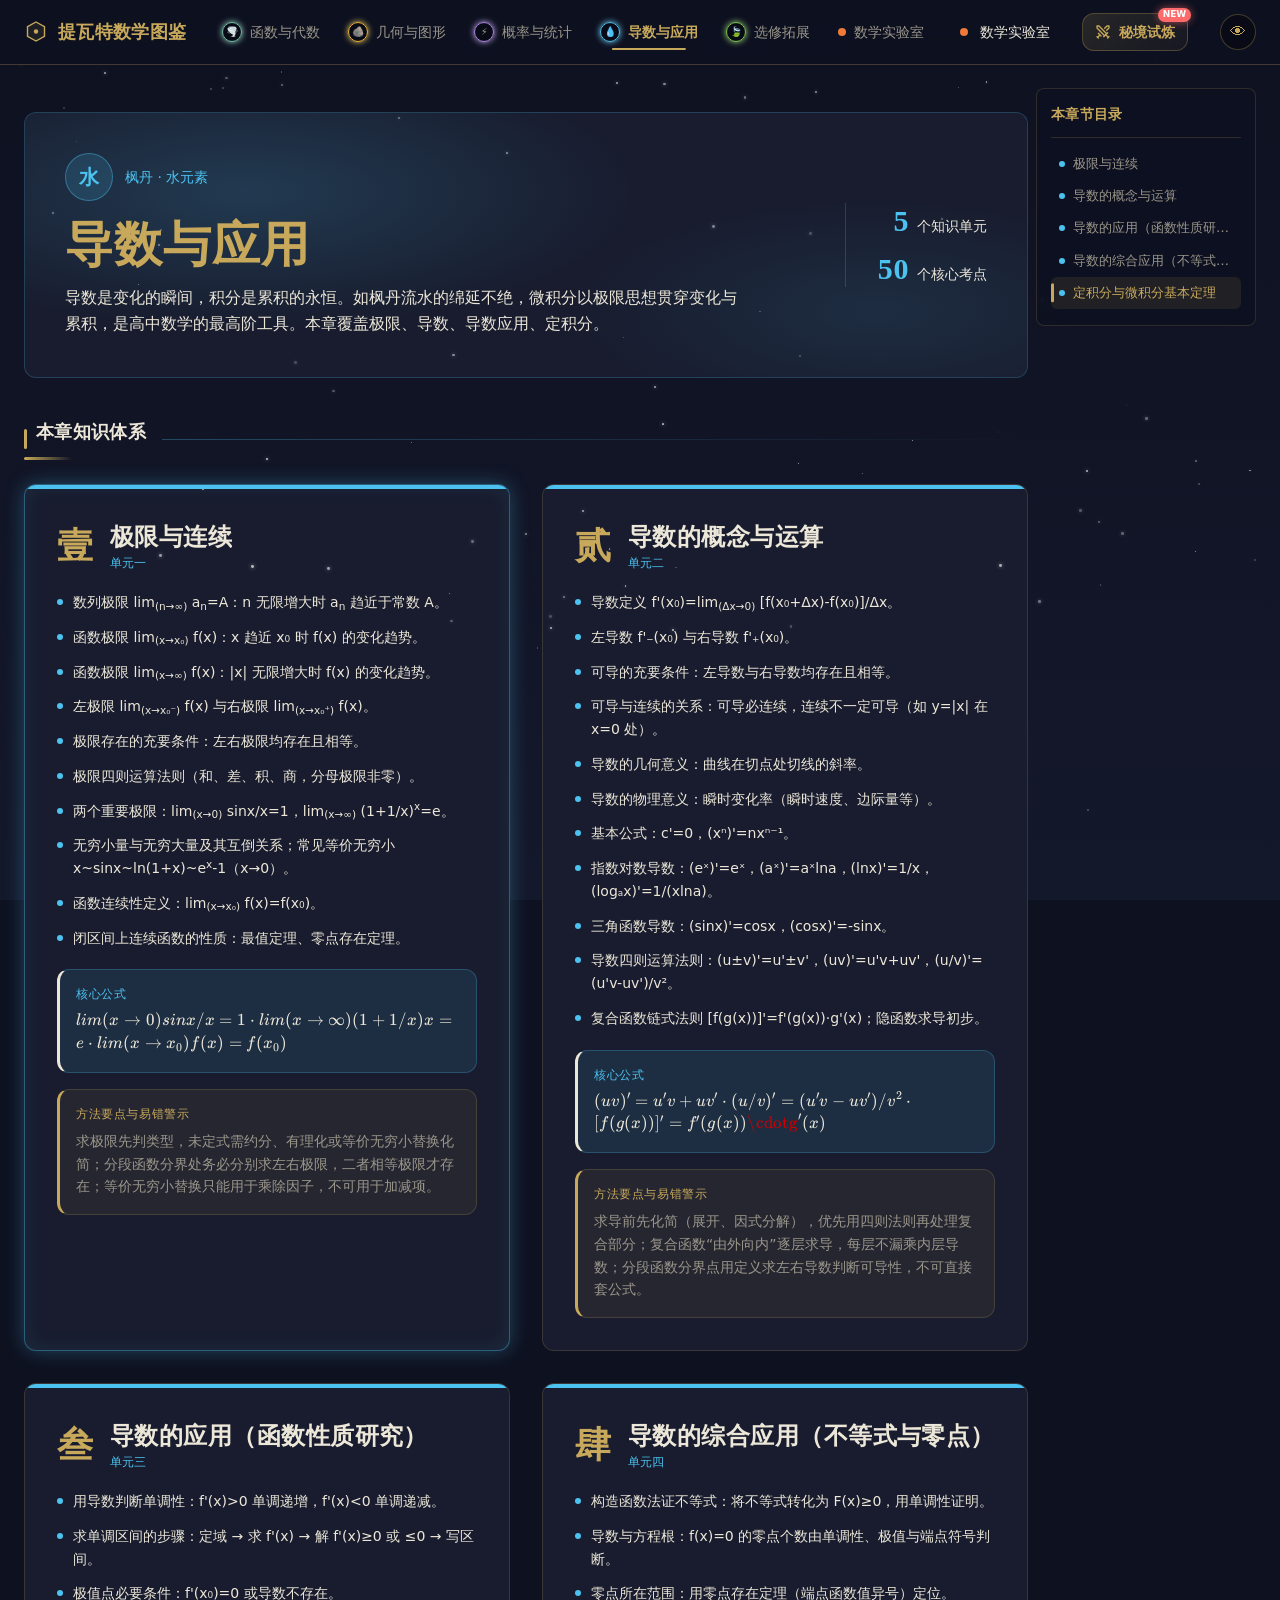
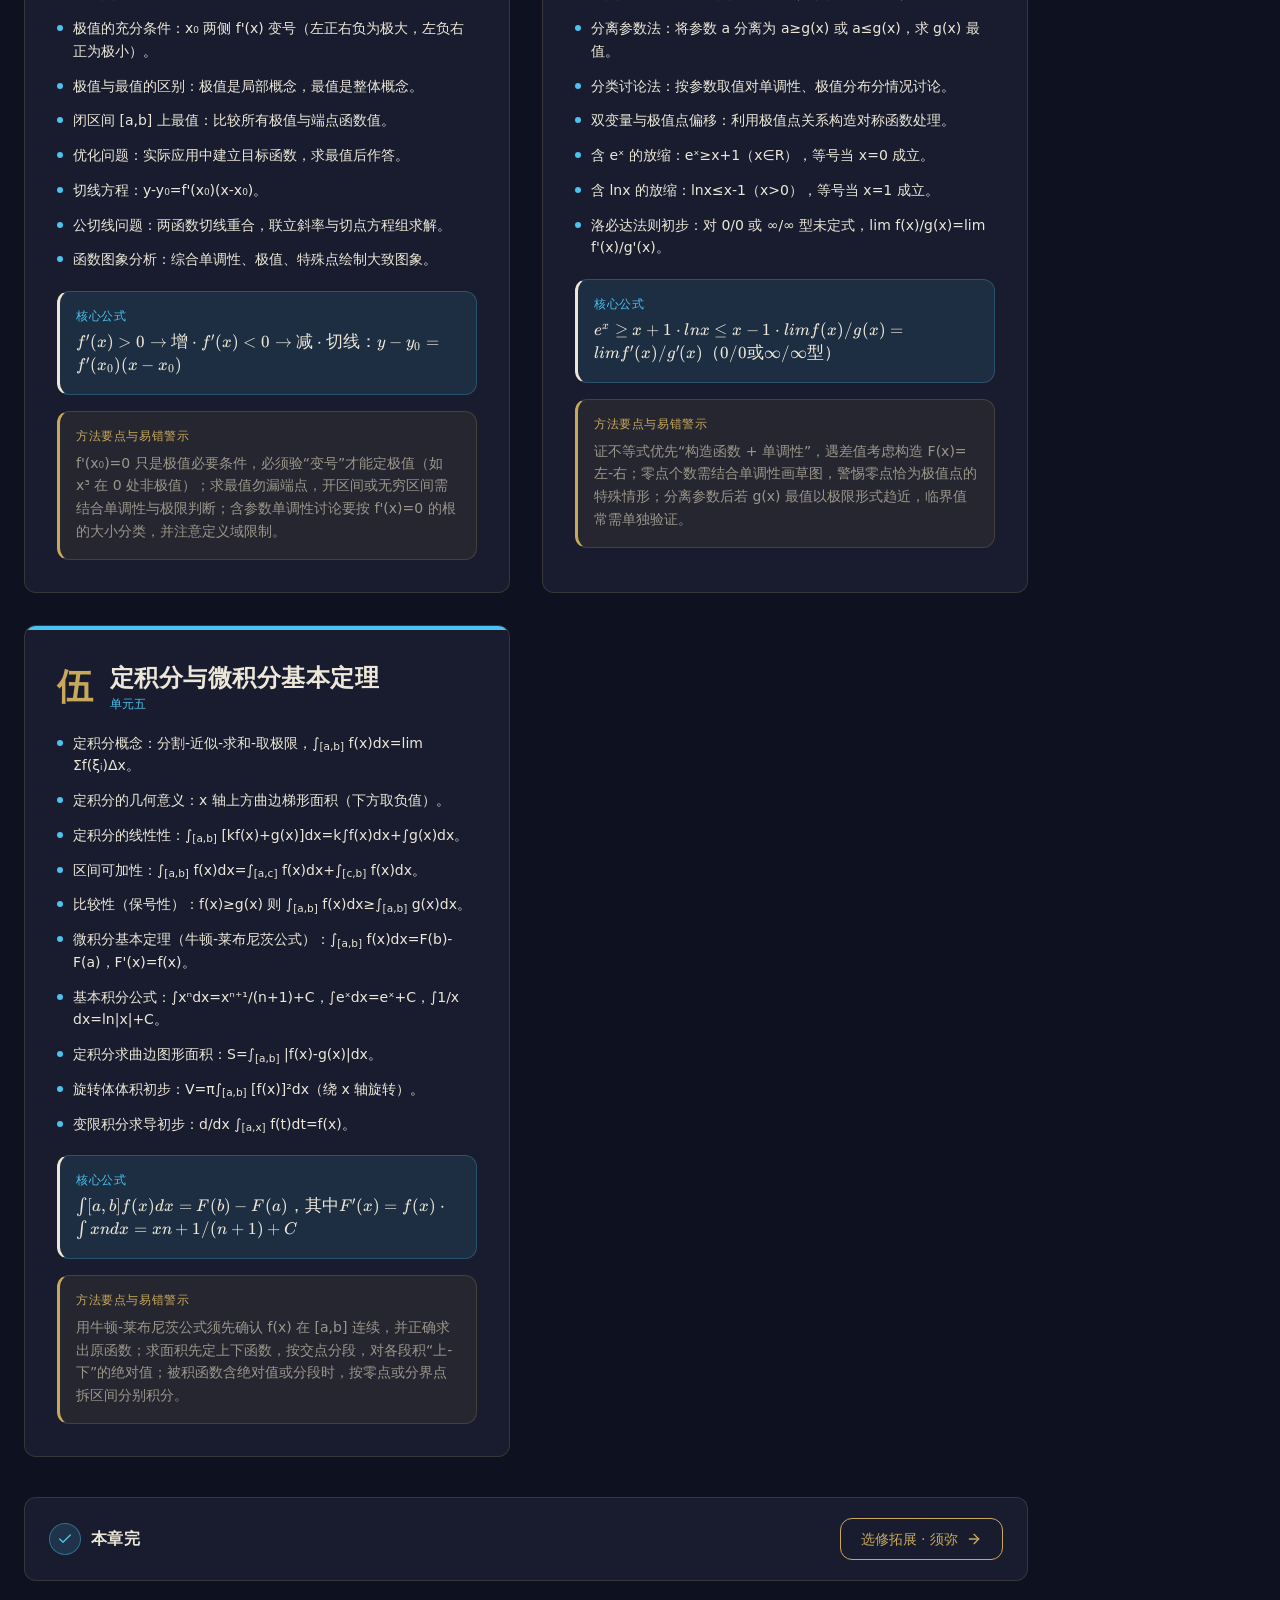
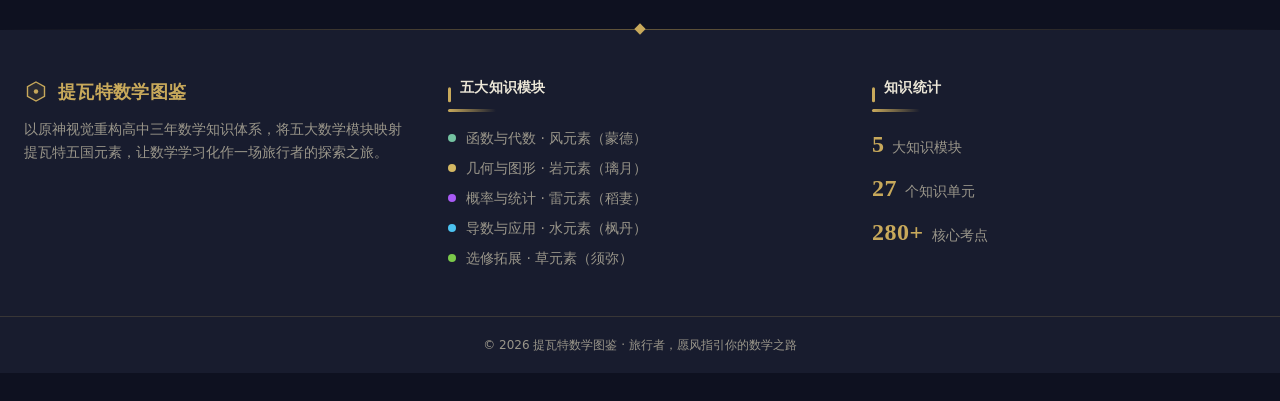
==== commit f0e355c7: "feat: 为全站页面添加 JSON-LD 结构化数据，并更新静态检查以支持 application/ld+json" ====
--- a/calculus.html
+++ b/calculus.html
@@ -18,6 +18,20 @@
     <meta name="twitter:title" content="微积分 · 提瓦特数学图鉴">
     <meta name="twitter:description" content="极限、导数、积分与微分方程的高中知识点总结。">
     <link rel="preload" href="assets/favicon.svg" as="image" type="image/svg+xml">
+    <script type="application/ld+json">
+    {
+      "@context": "https://schema.org",
+      "@type": "WebPage",
+      "name": "微积分 · 提瓦特数学图鉴",
+      "description": "极限、导数、积分与微分方程的高中知识点总结。",
+      "url": "https://ll-lk.github.io/yuanshen/calculus.html",
+      "isPartOf": {
+        "@type": "WebSite",
+        "name": "提瓦特数学图鉴",
+        "url": "https://ll-lk.github.io/yuanshen/"
+      }
+    }
+    </script>
     <link rel="icon" href="assets/favicon.svg" type="image/svg+xml">
     <style id="theme-vars">
 /* ============================================================
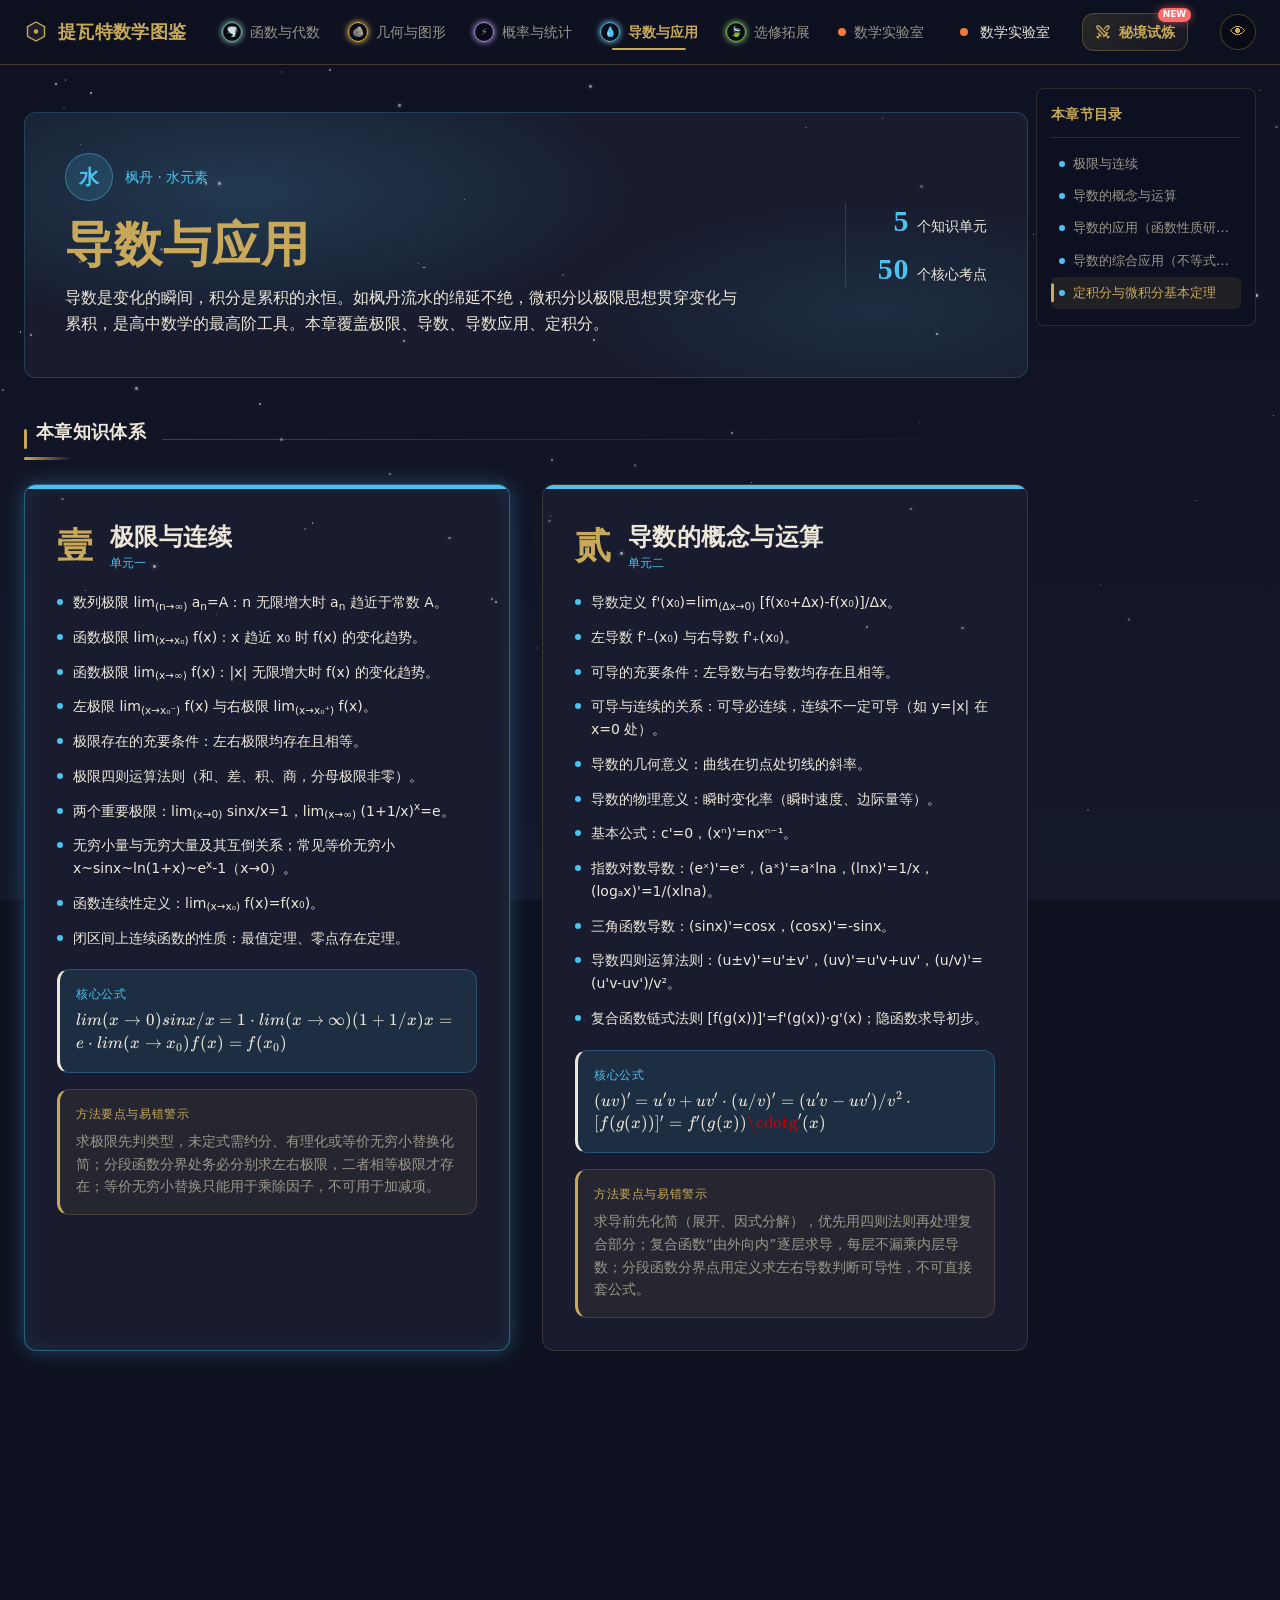
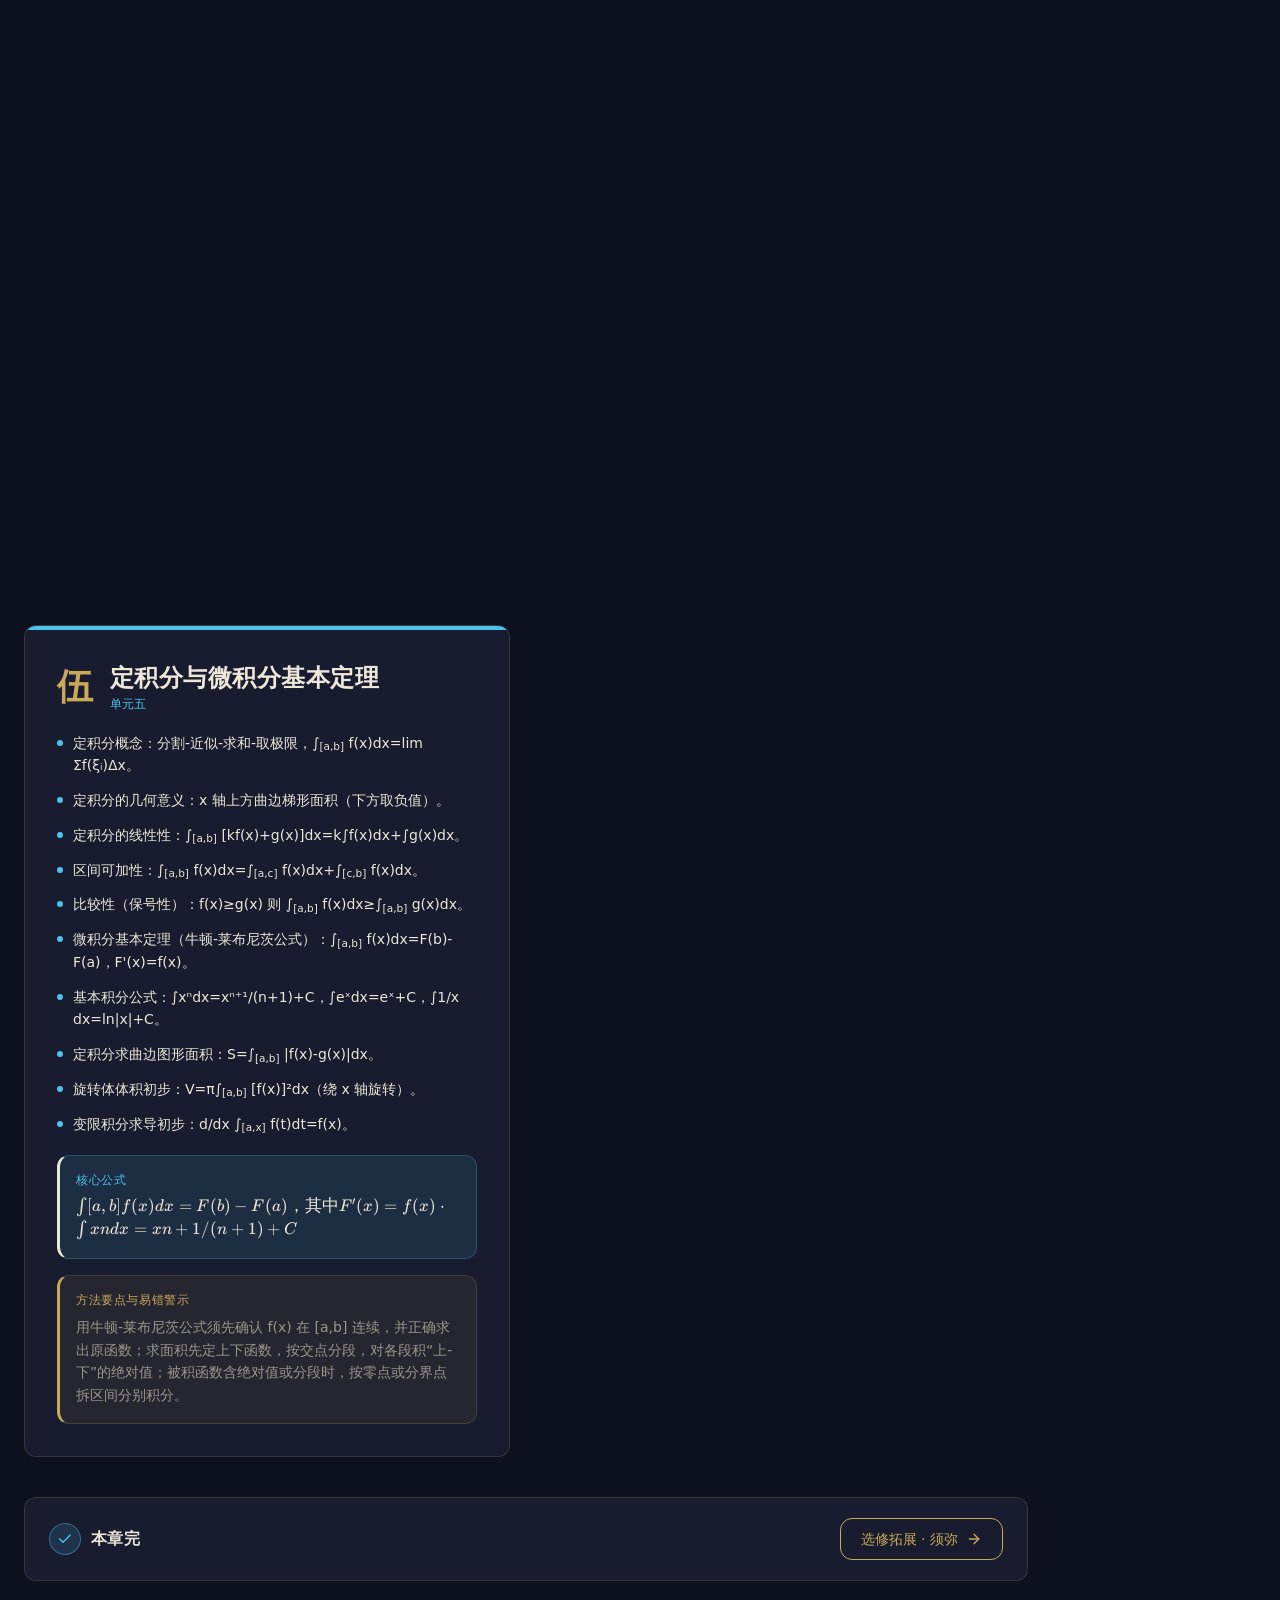
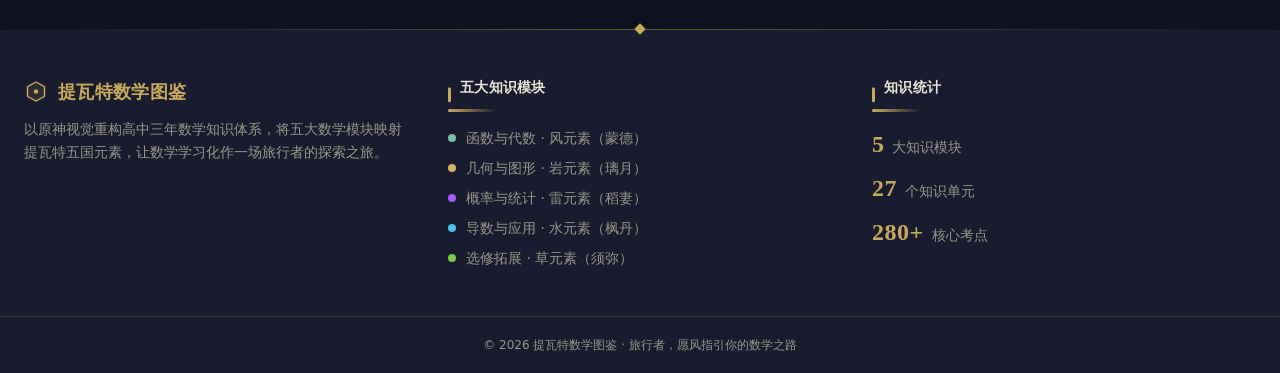
==== commit 90a7ab6b: "feat: 添加 PWA manifest 和 apple-touch-icon，增强移动端体验" ====
--- a/calculus.html
+++ b/calculus.html
@@ -33,6 +33,8 @@
     }
     </script>
     <link rel="icon" href="assets/favicon.svg" type="image/svg+xml">
+    <link rel="manifest" href="manifest.json">
+    <link rel="apple-touch-icon" href="assets/favicon.svg">
     <style id="theme-vars">
 /* ============================================================
    提瓦特数学图鉴 · 原神视觉风格配色与字体系统
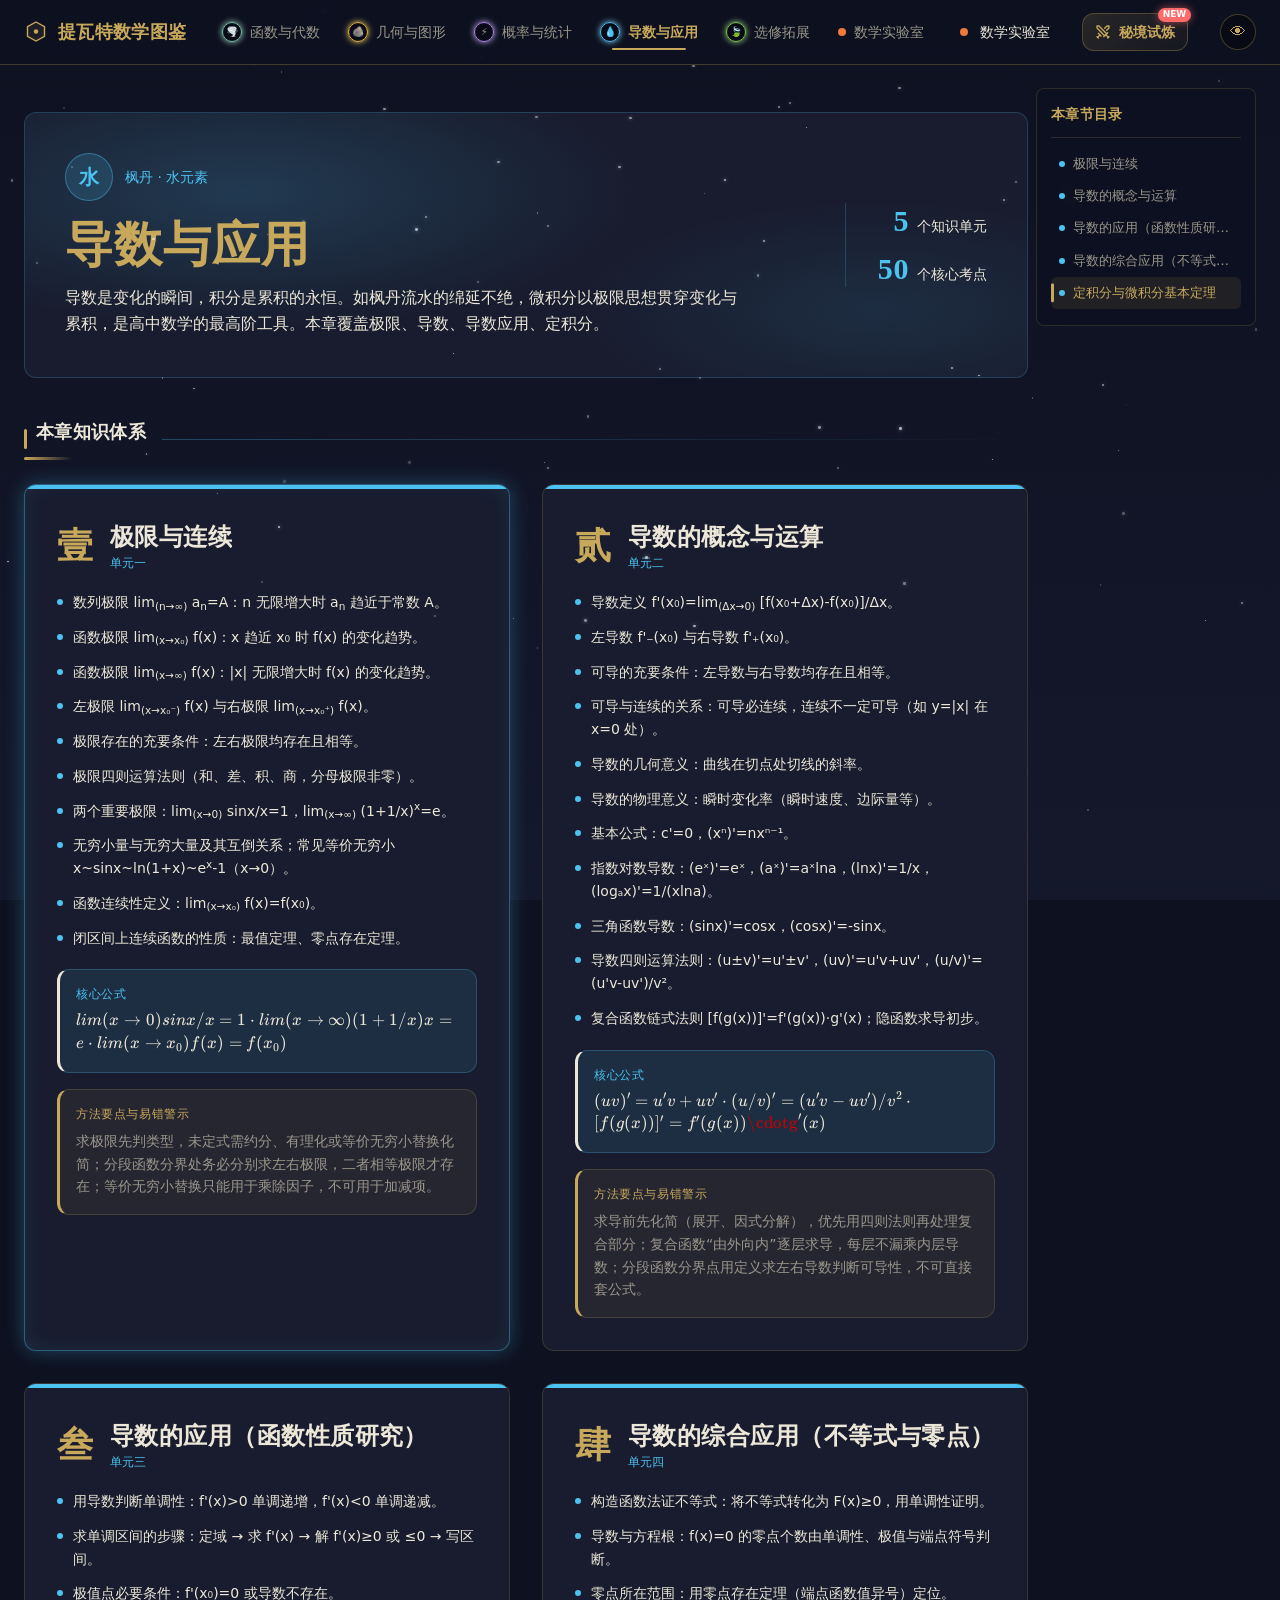
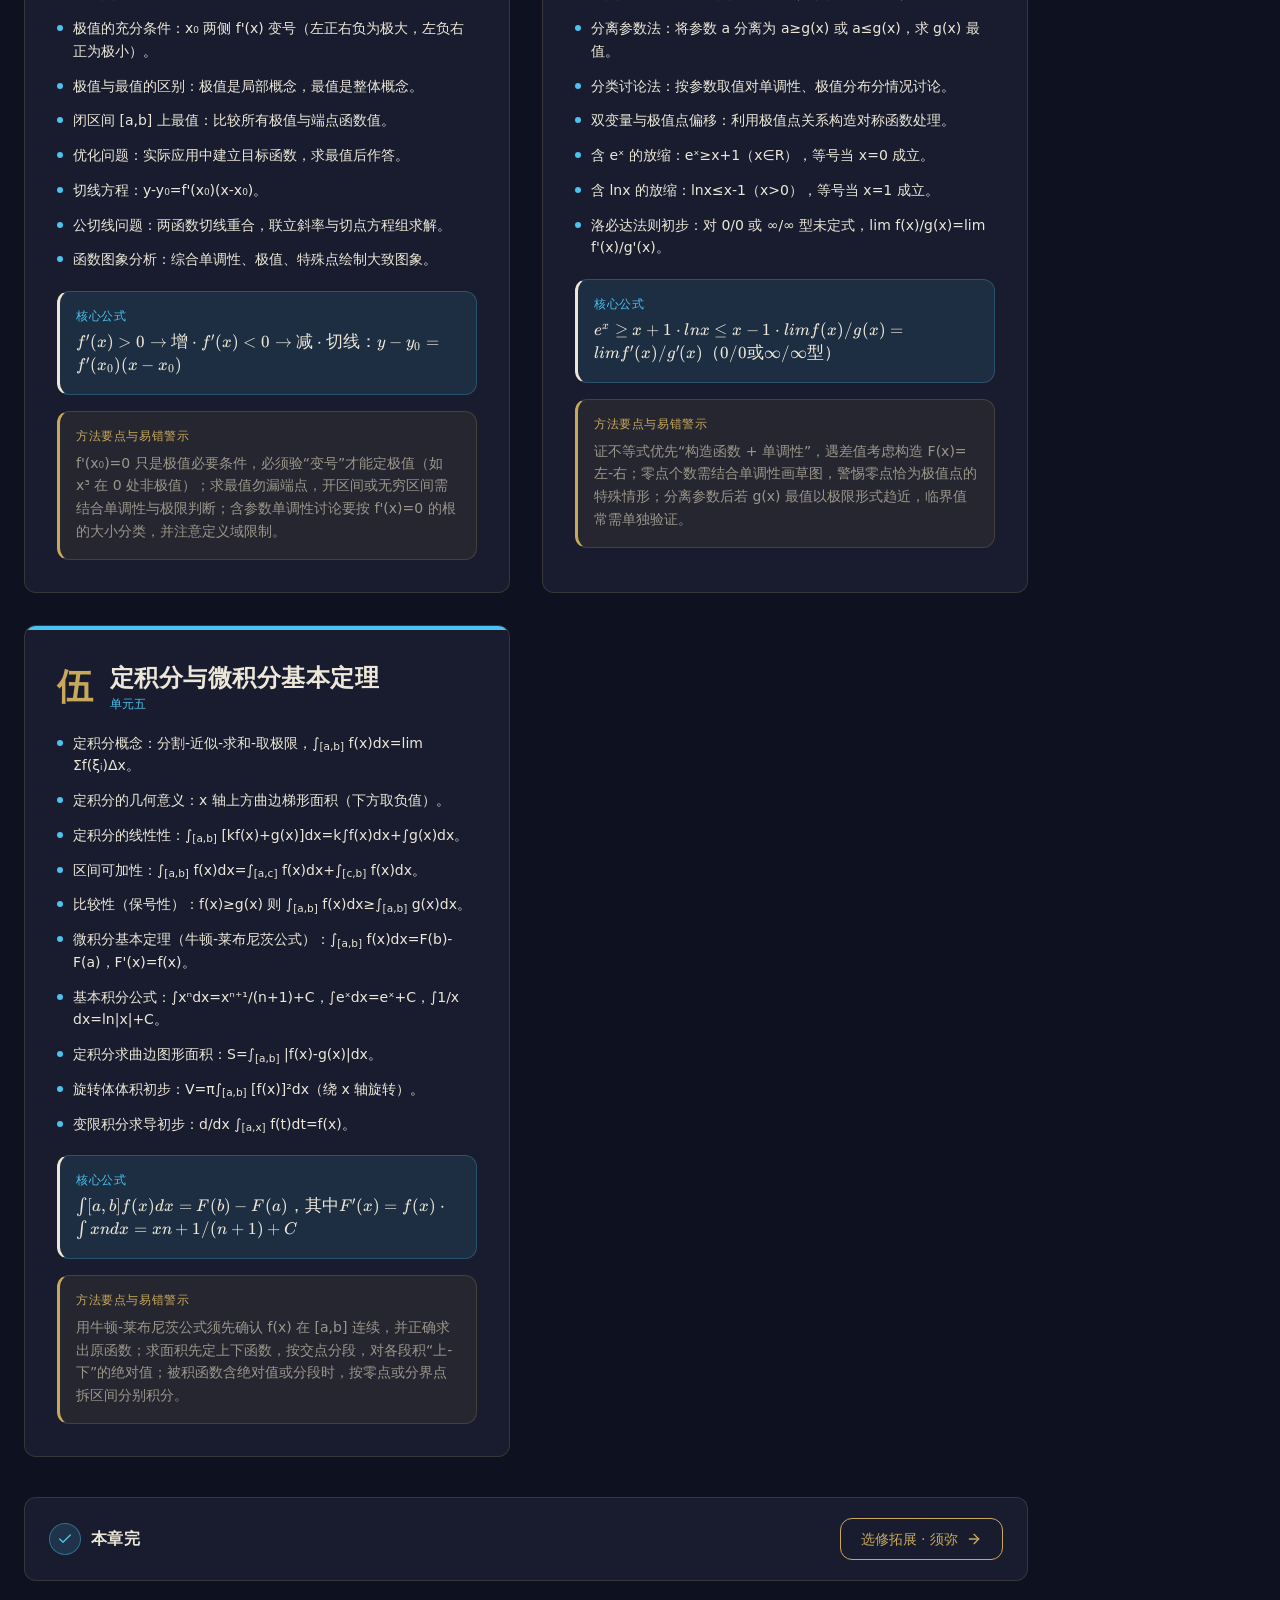
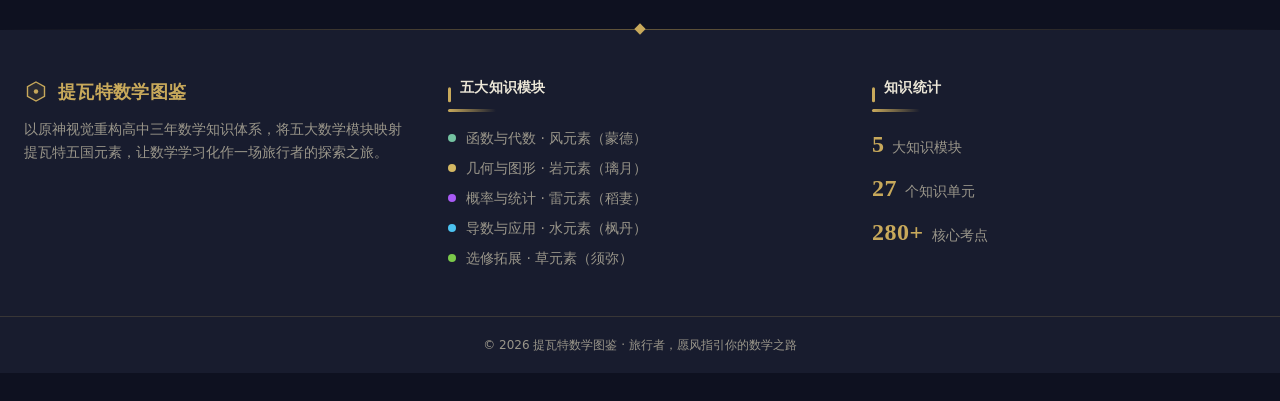
==== commit be44a300: "feat: 为全站页面添加 canonical URL，避免重复内容" ====
--- a/calculus.html
+++ b/calculus.html
@@ -14,6 +14,7 @@
     <meta property="og:type" content="website">
     <meta property="og:url" content="https://ll-lk.github.io/yuanshen/calculus.html">
     <meta property="og:image" content="https://ll-lk.github.io/yuanshen/assets/favicon.svg">
+    <link rel="canonical" href="https://ll-lk.github.io/yuanshen/calculus.html">
     <meta name="twitter:card" content="summary">
     <meta name="twitter:title" content="微积分 · 提瓦特数学图鉴">
     <meta name="twitter:description" content="极限、导数、积分与微分方程的高中知识点总结。">
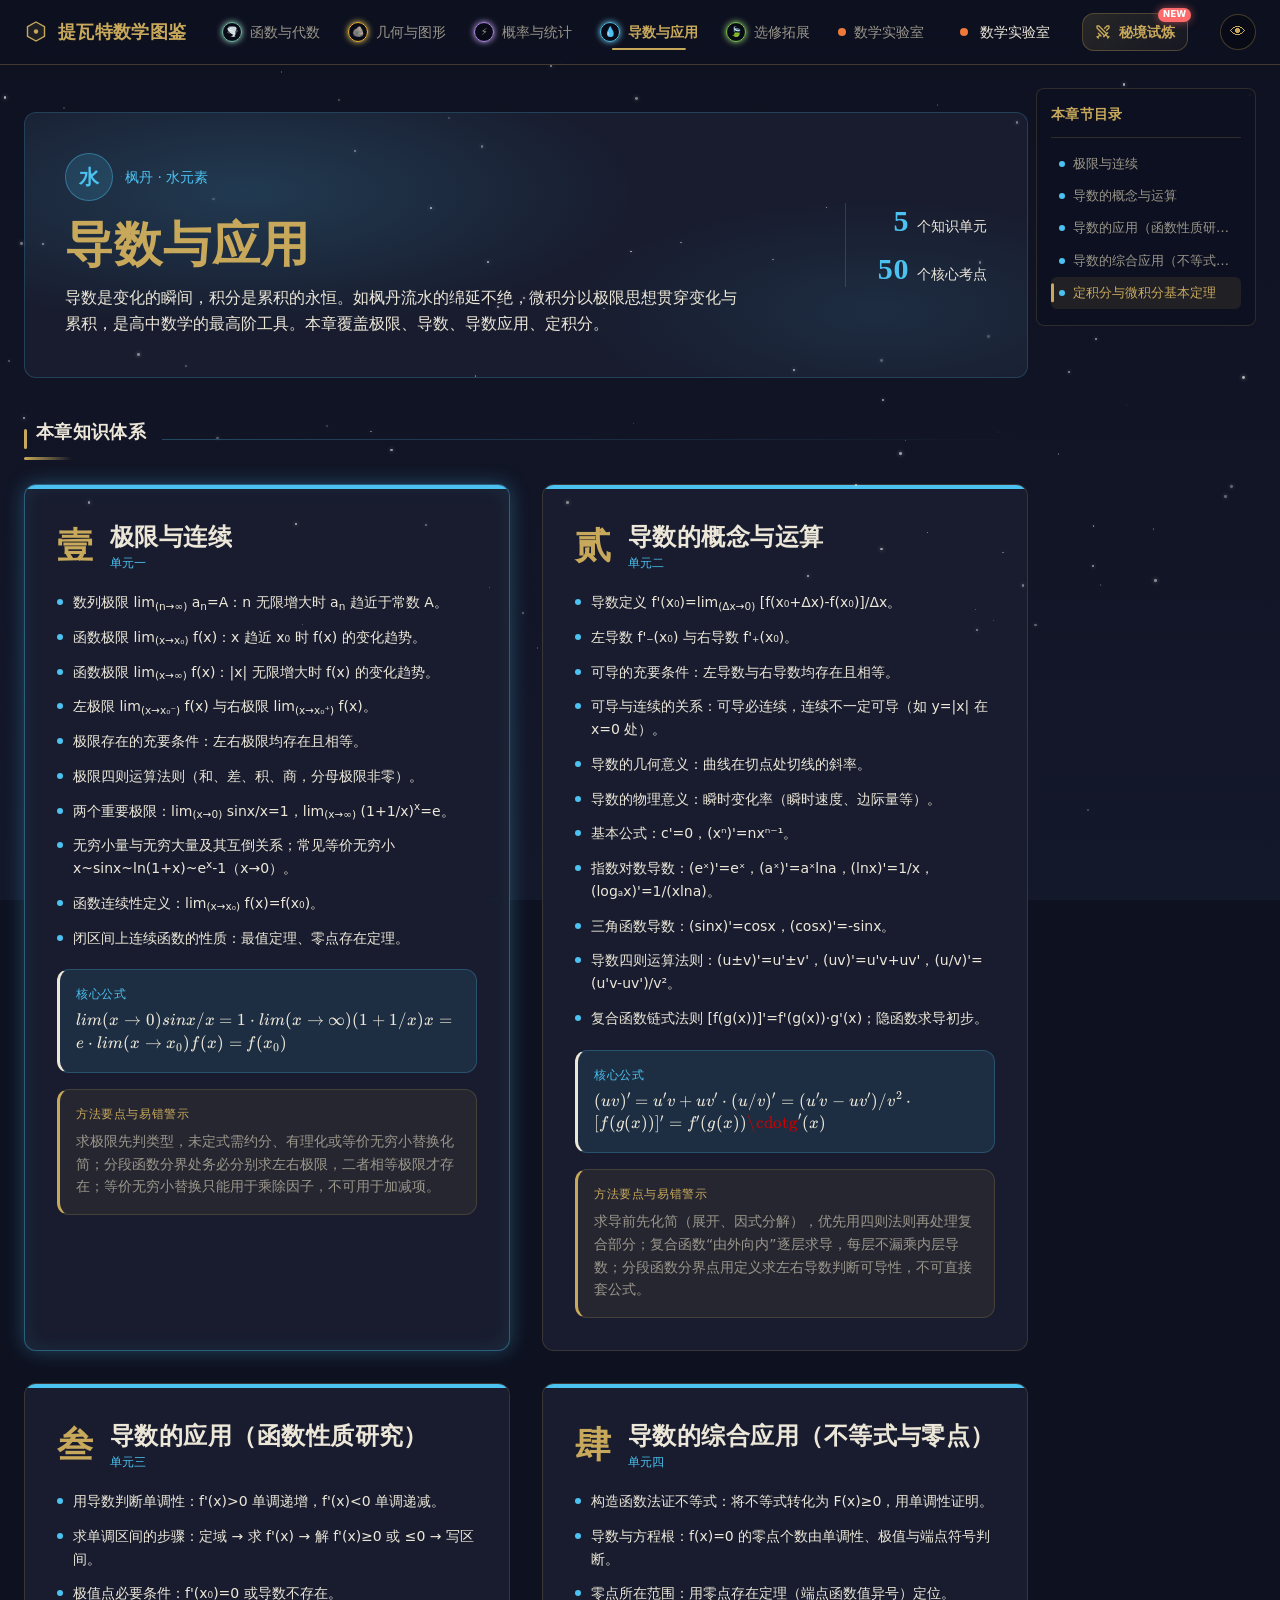
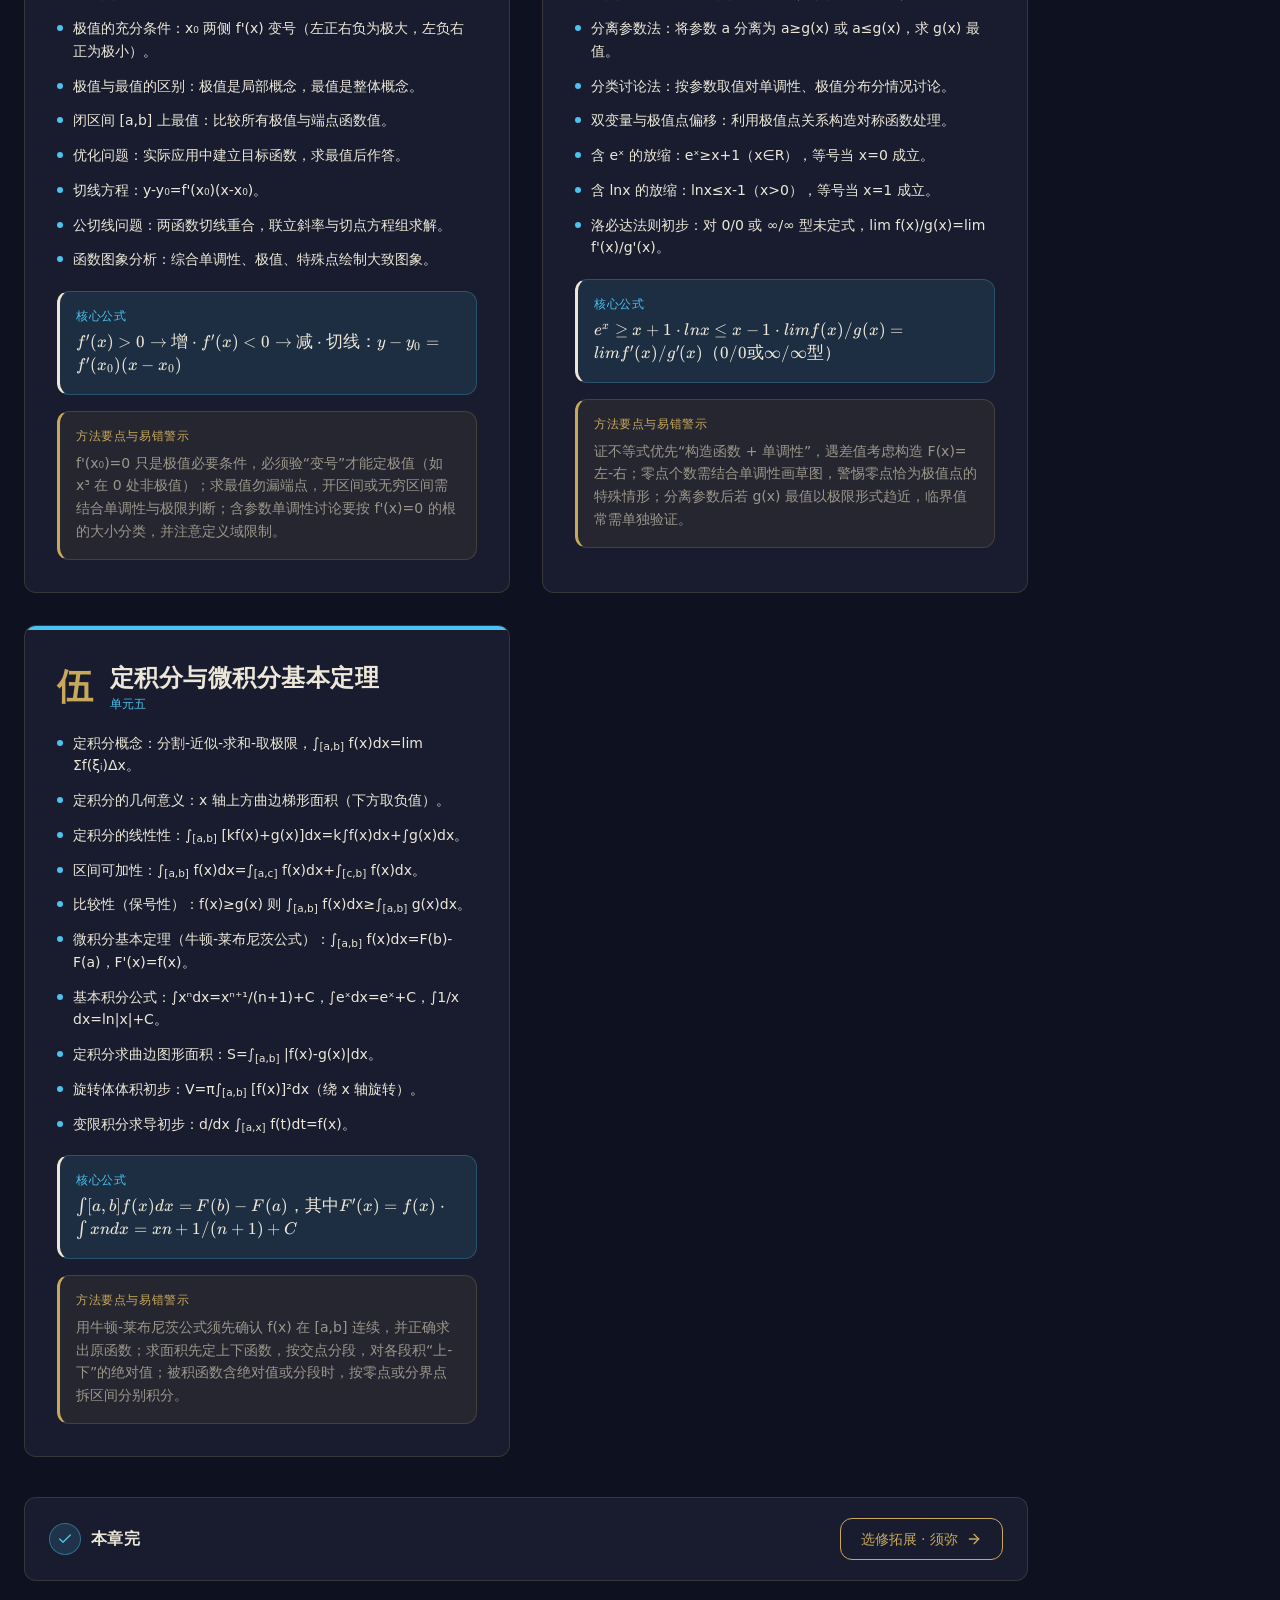
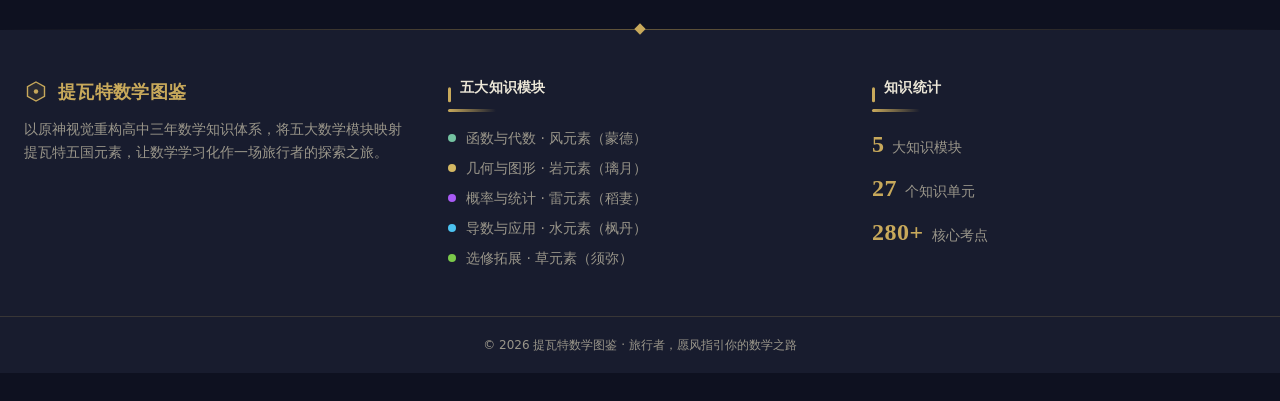
==== commit c60326b5: "fix: 阻止移动端 geometry.html 的横向溢出" ====
--- a/calculus.html
+++ b/calculus.html
@@ -1255,6 +1255,9 @@
 })();
 </script>
 <script src="assets/genshin-enhancements.js"></script>
+<script>
+if('serviceWorker' in navigator){ navigator.serviceWorker.register('/sw.js').catch(function(){}); }
+</script>
 <script src="assets/katex-renderer.js"></script>
 </body>
 </html>
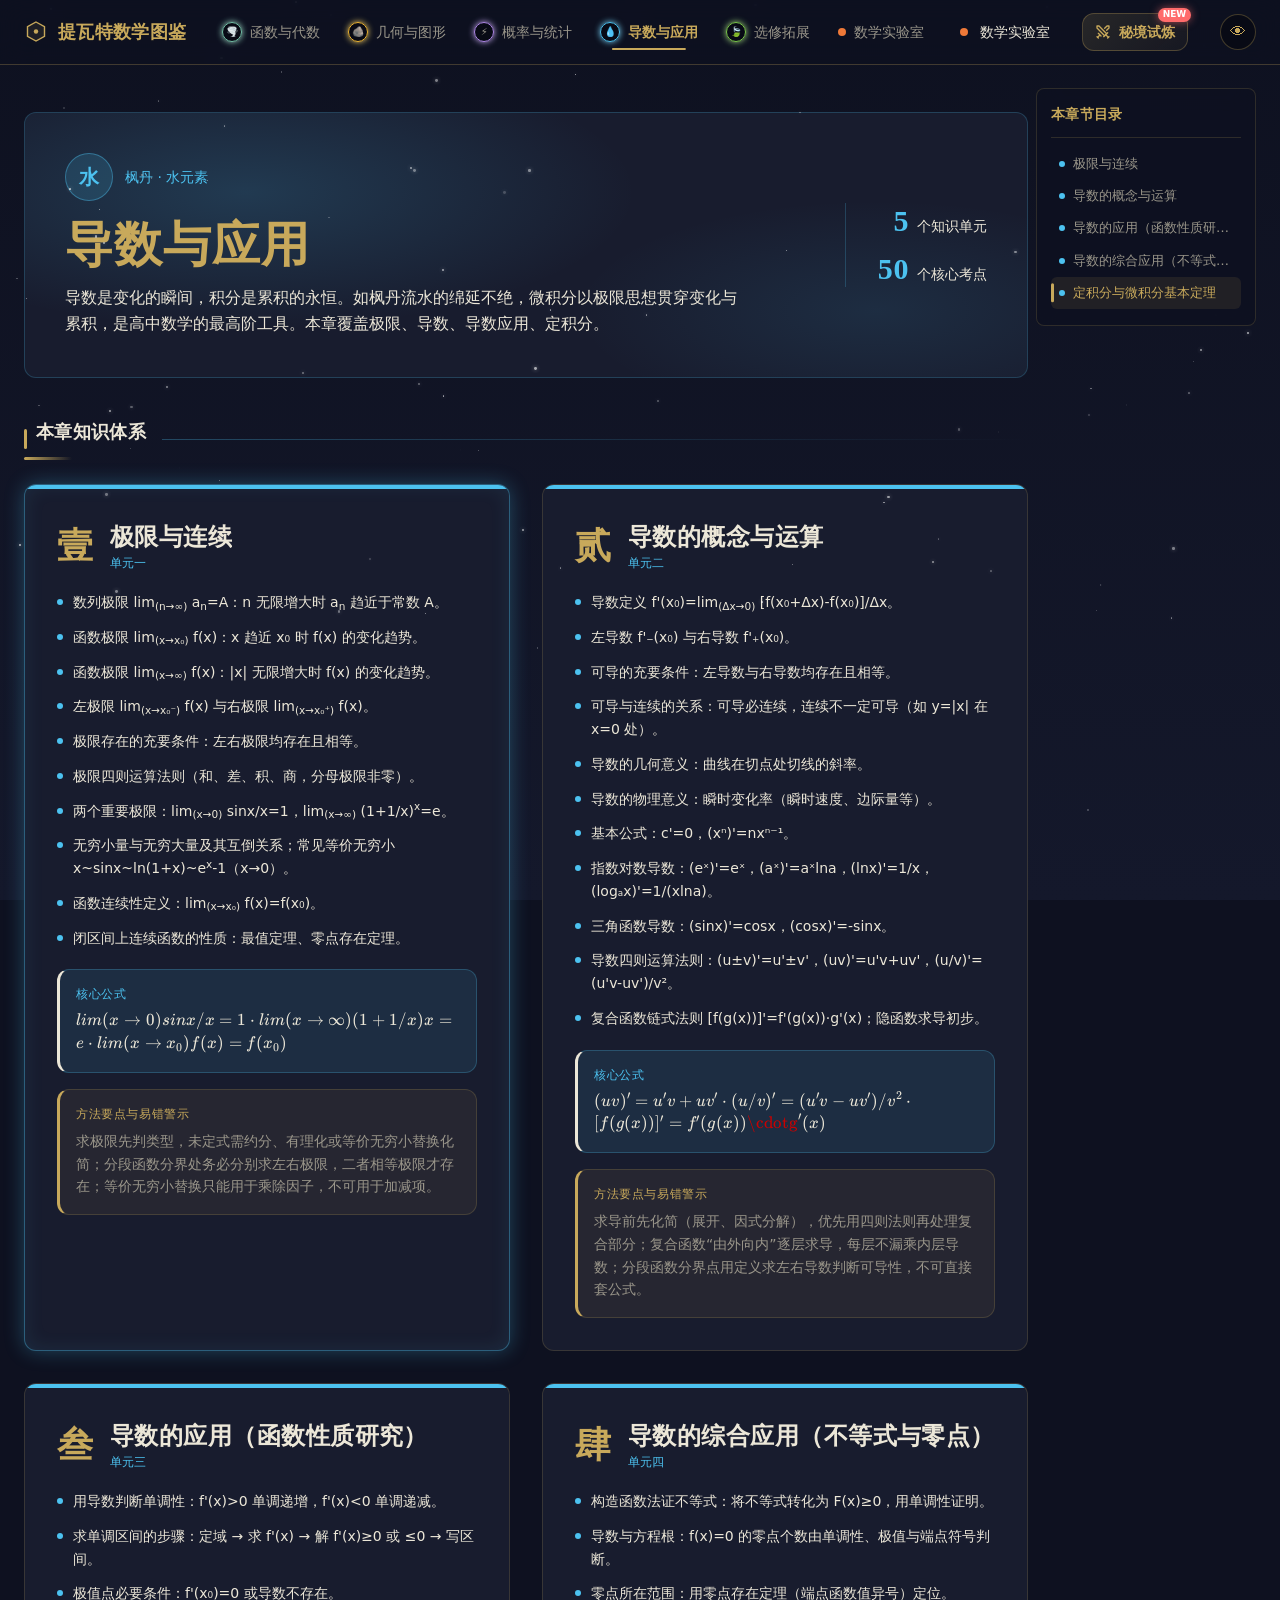
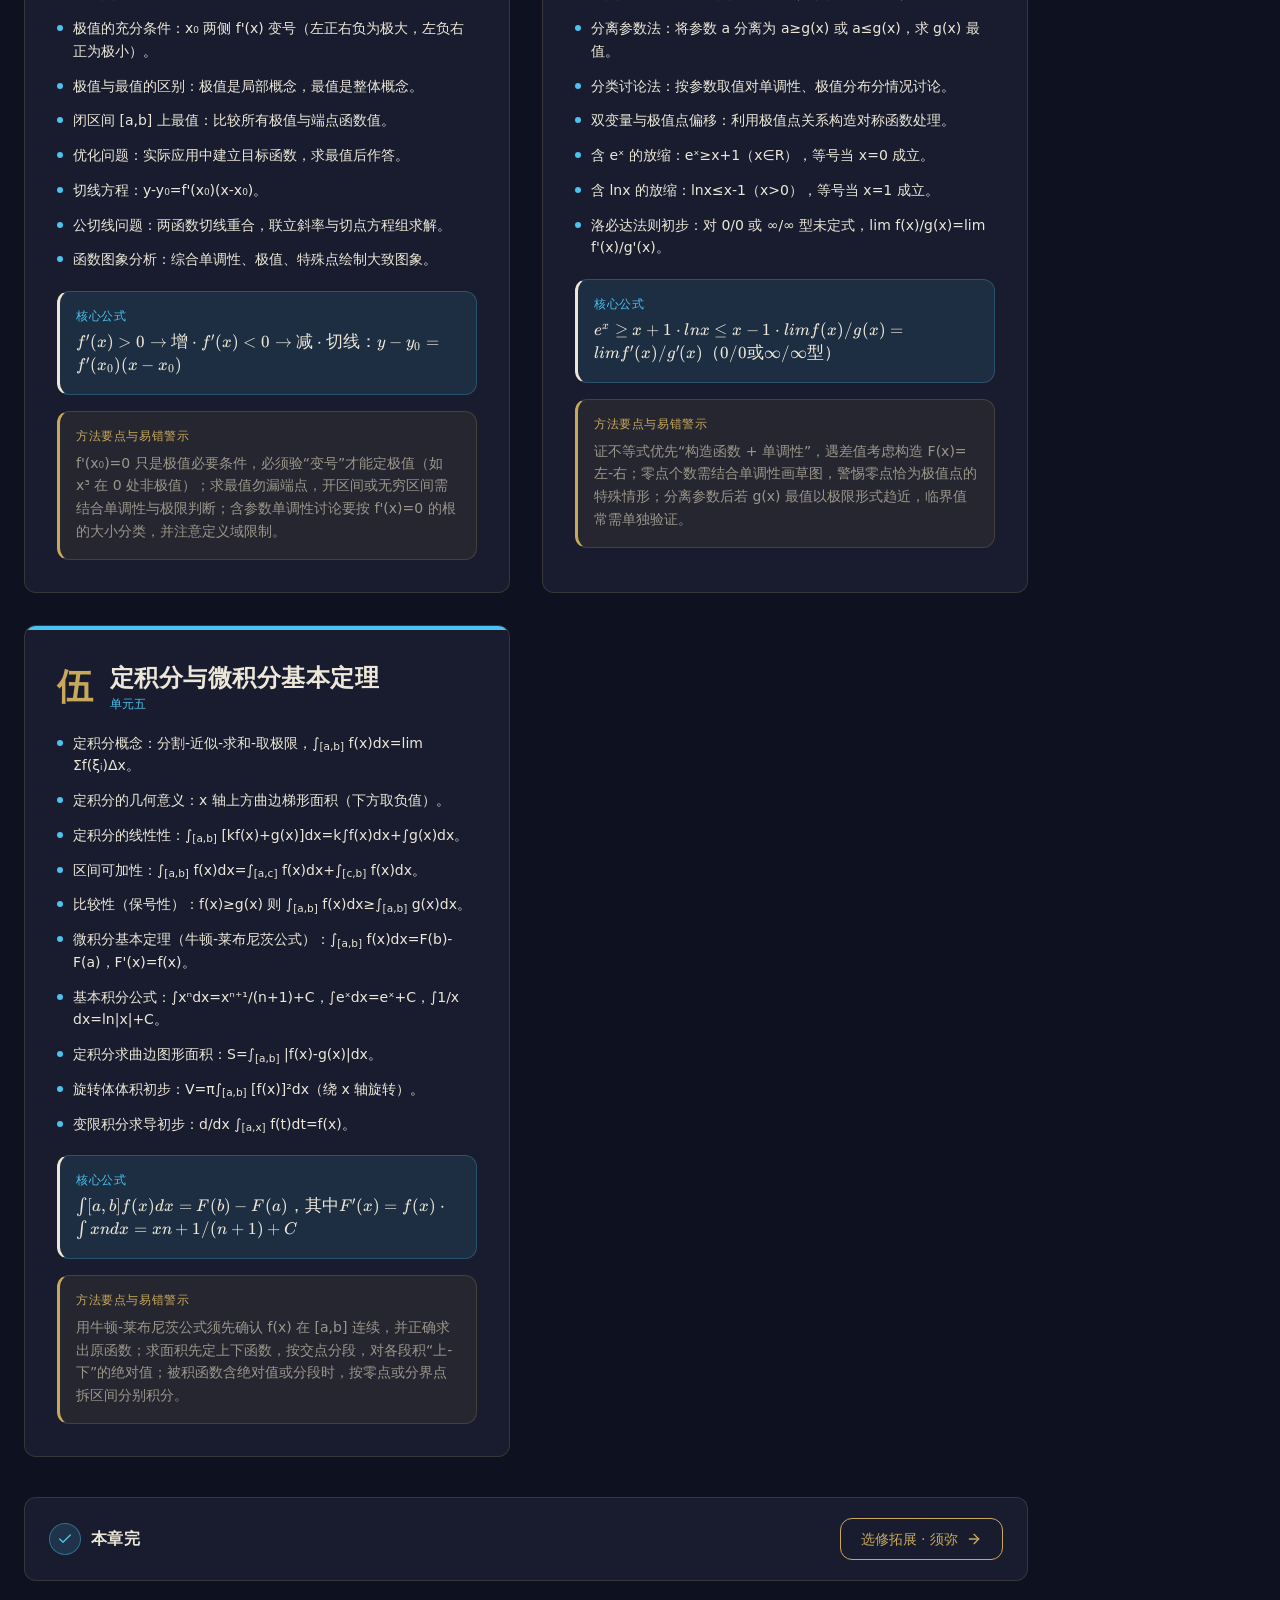
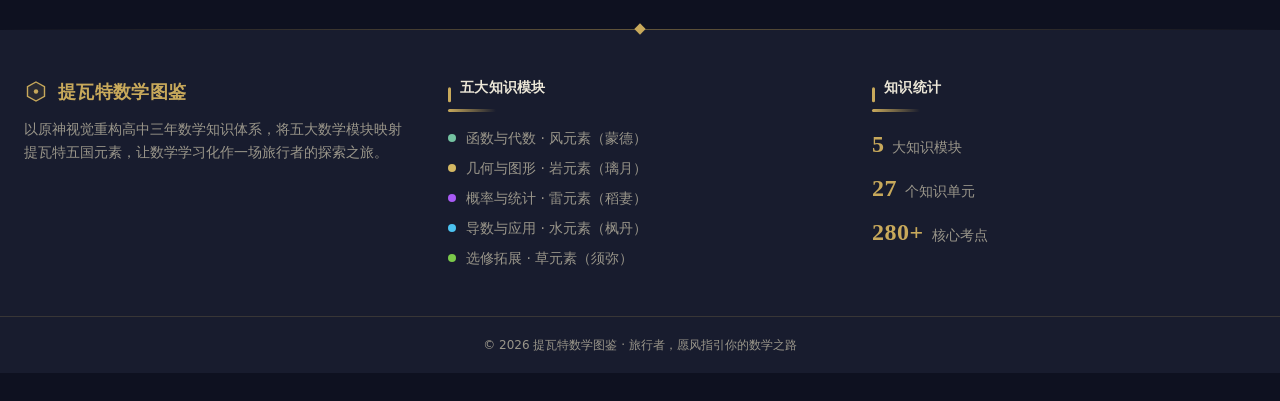
==== commit 3374763f: "perf: 为全站页面添加 preconnect/dns-prefetch 资源提示" ====
--- a/calculus.html
+++ b/calculus.html
@@ -19,6 +19,8 @@
     <meta name="twitter:title" content="微积分 · 提瓦特数学图鉴">
     <meta name="twitter:description" content="极限、导数、积分与微分方程的高中知识点总结。">
     <link rel="preload" href="assets/favicon.svg" as="image" type="image/svg+xml">
+    <link rel="preconnect" href="https://genshin.jmp.blue">
+    <link rel="dns-prefetch" href="https://genshin.jmp.blue">
     <script type="application/ld+json">
     {
       "@context": "https://schema.org",
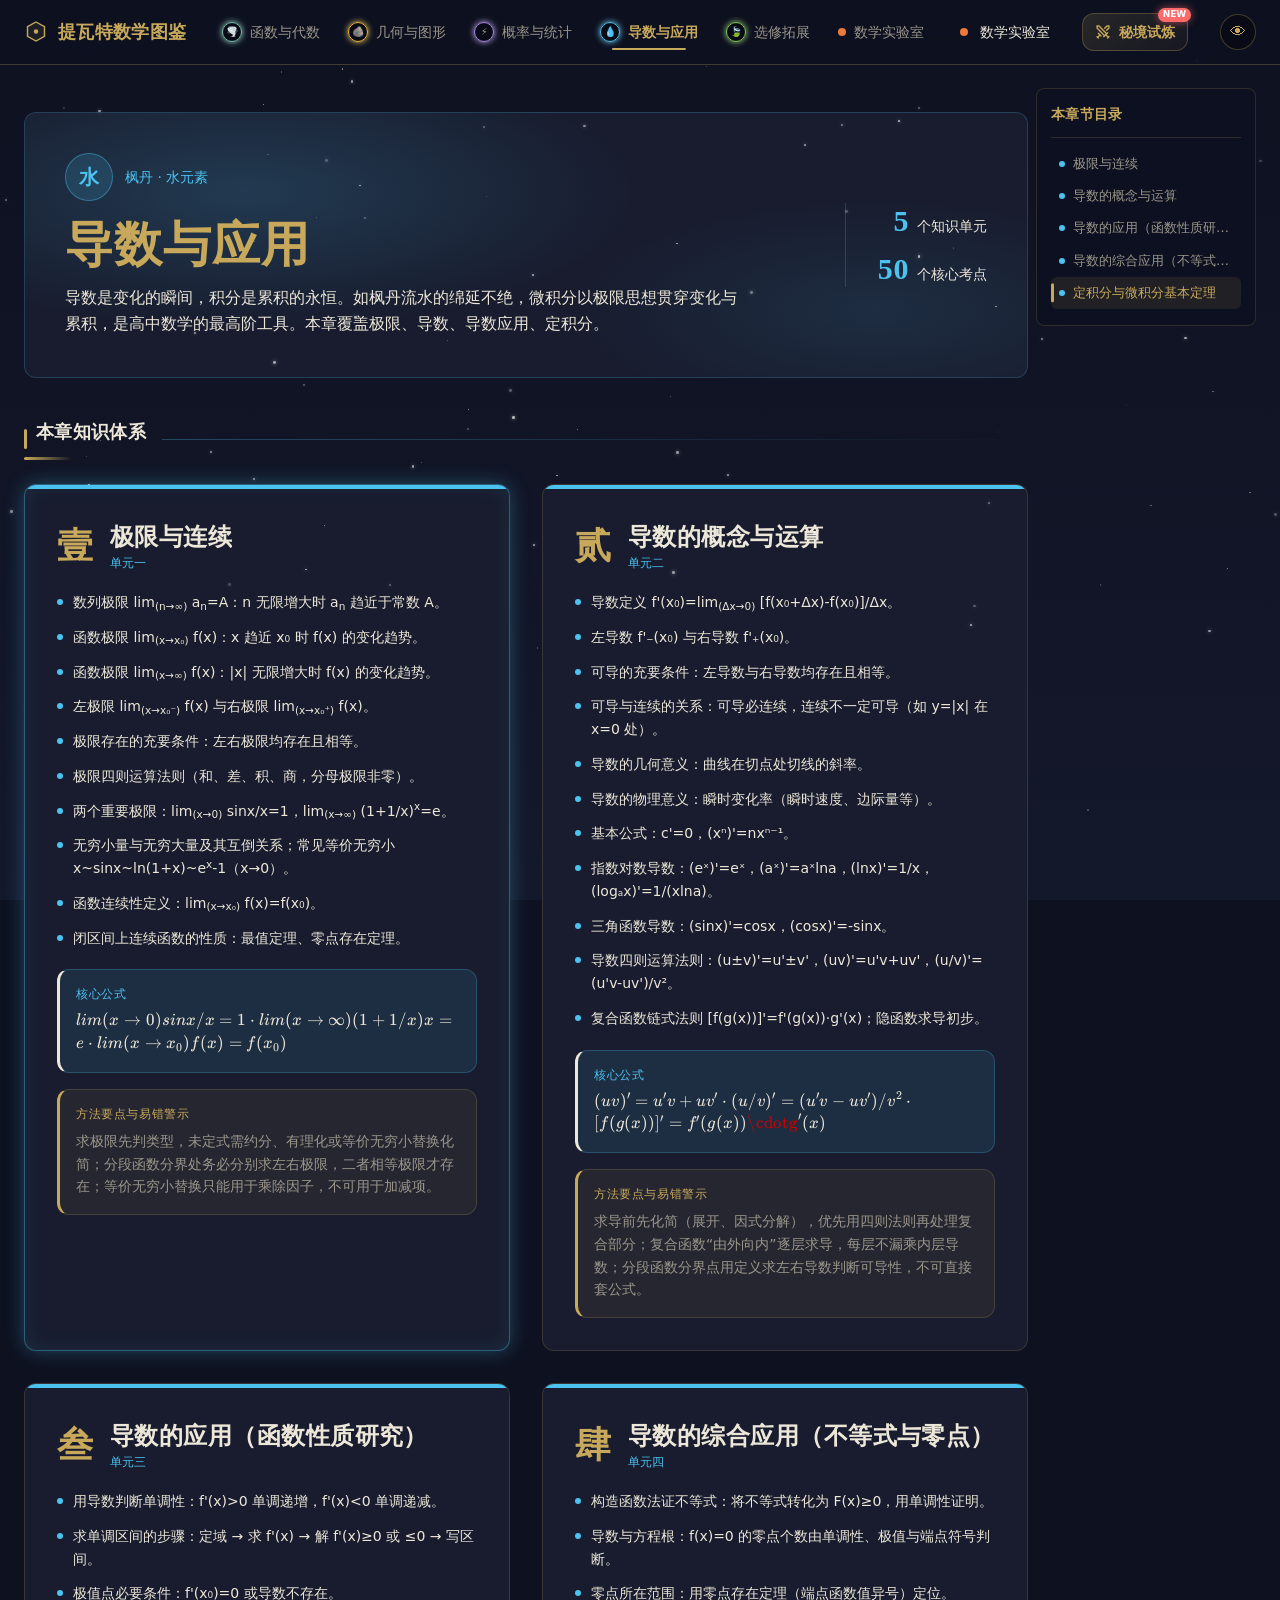
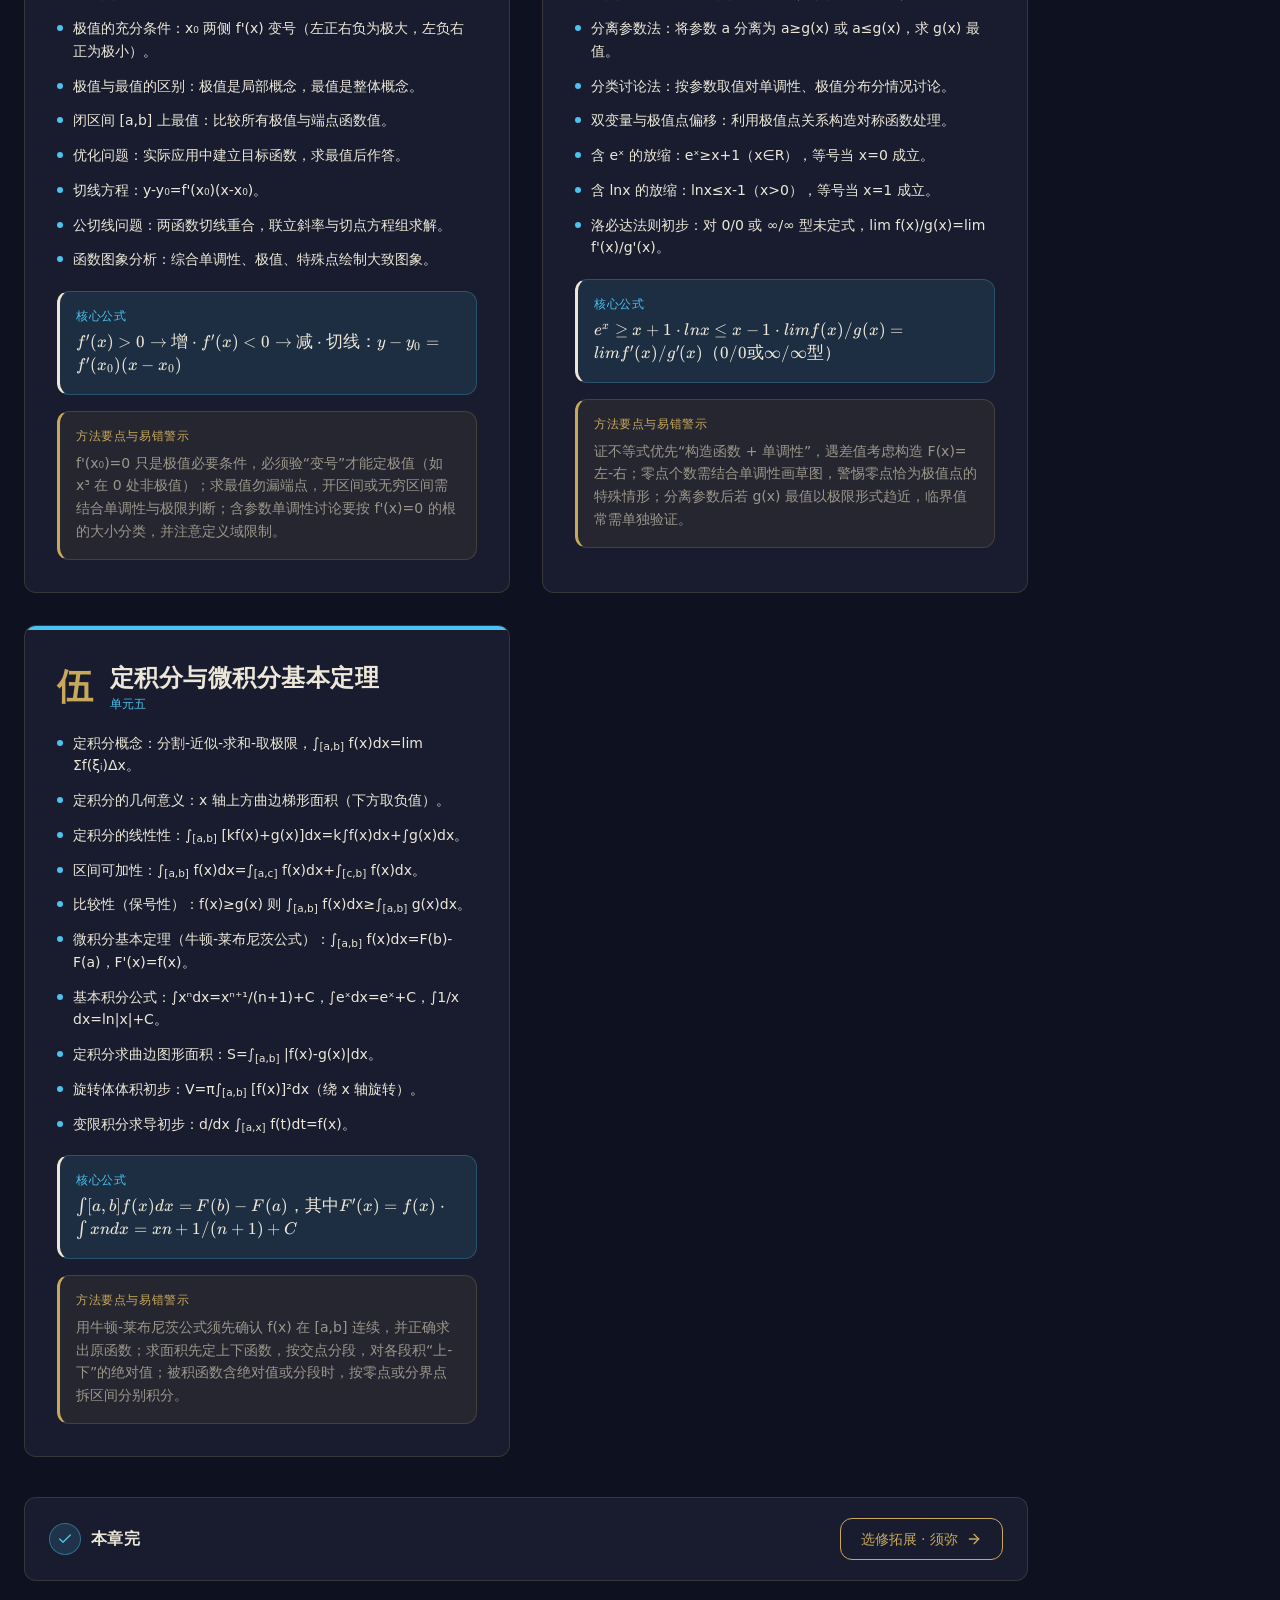
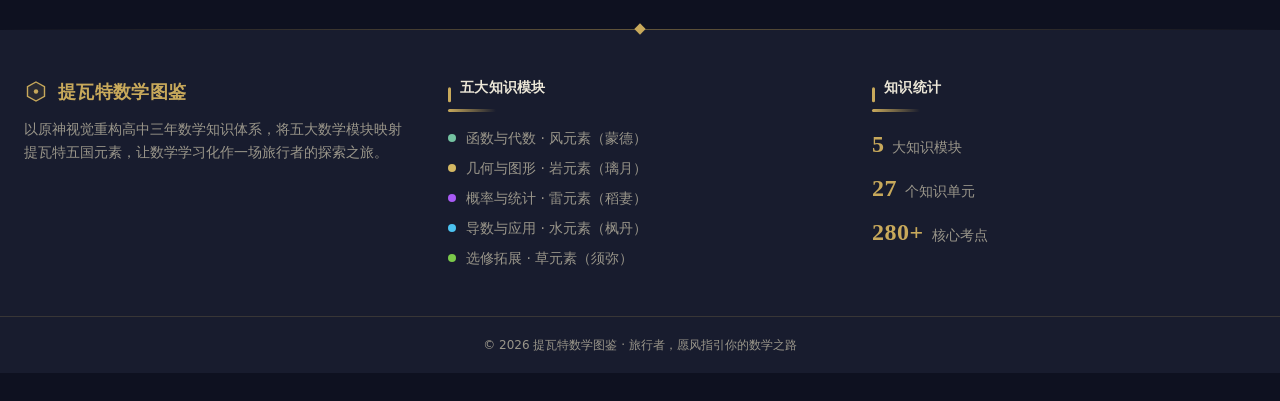
==== commit 1231fa67: "feat: 添加键盘快捷键（T 回到顶部、M 打开菜单）" ====
--- a/calculus.html
+++ b/calculus.html
@@ -1257,6 +1257,7 @@
 })();
 </script>
 <script src="assets/genshin-enhancements.js"></script>
+<script src="assets/keyboard-shortcuts.js"></script>
 <script>
 if('serviceWorker' in navigator){ navigator.serviceWorker.register('/sw.js').catch(function(){}); }
 </script>
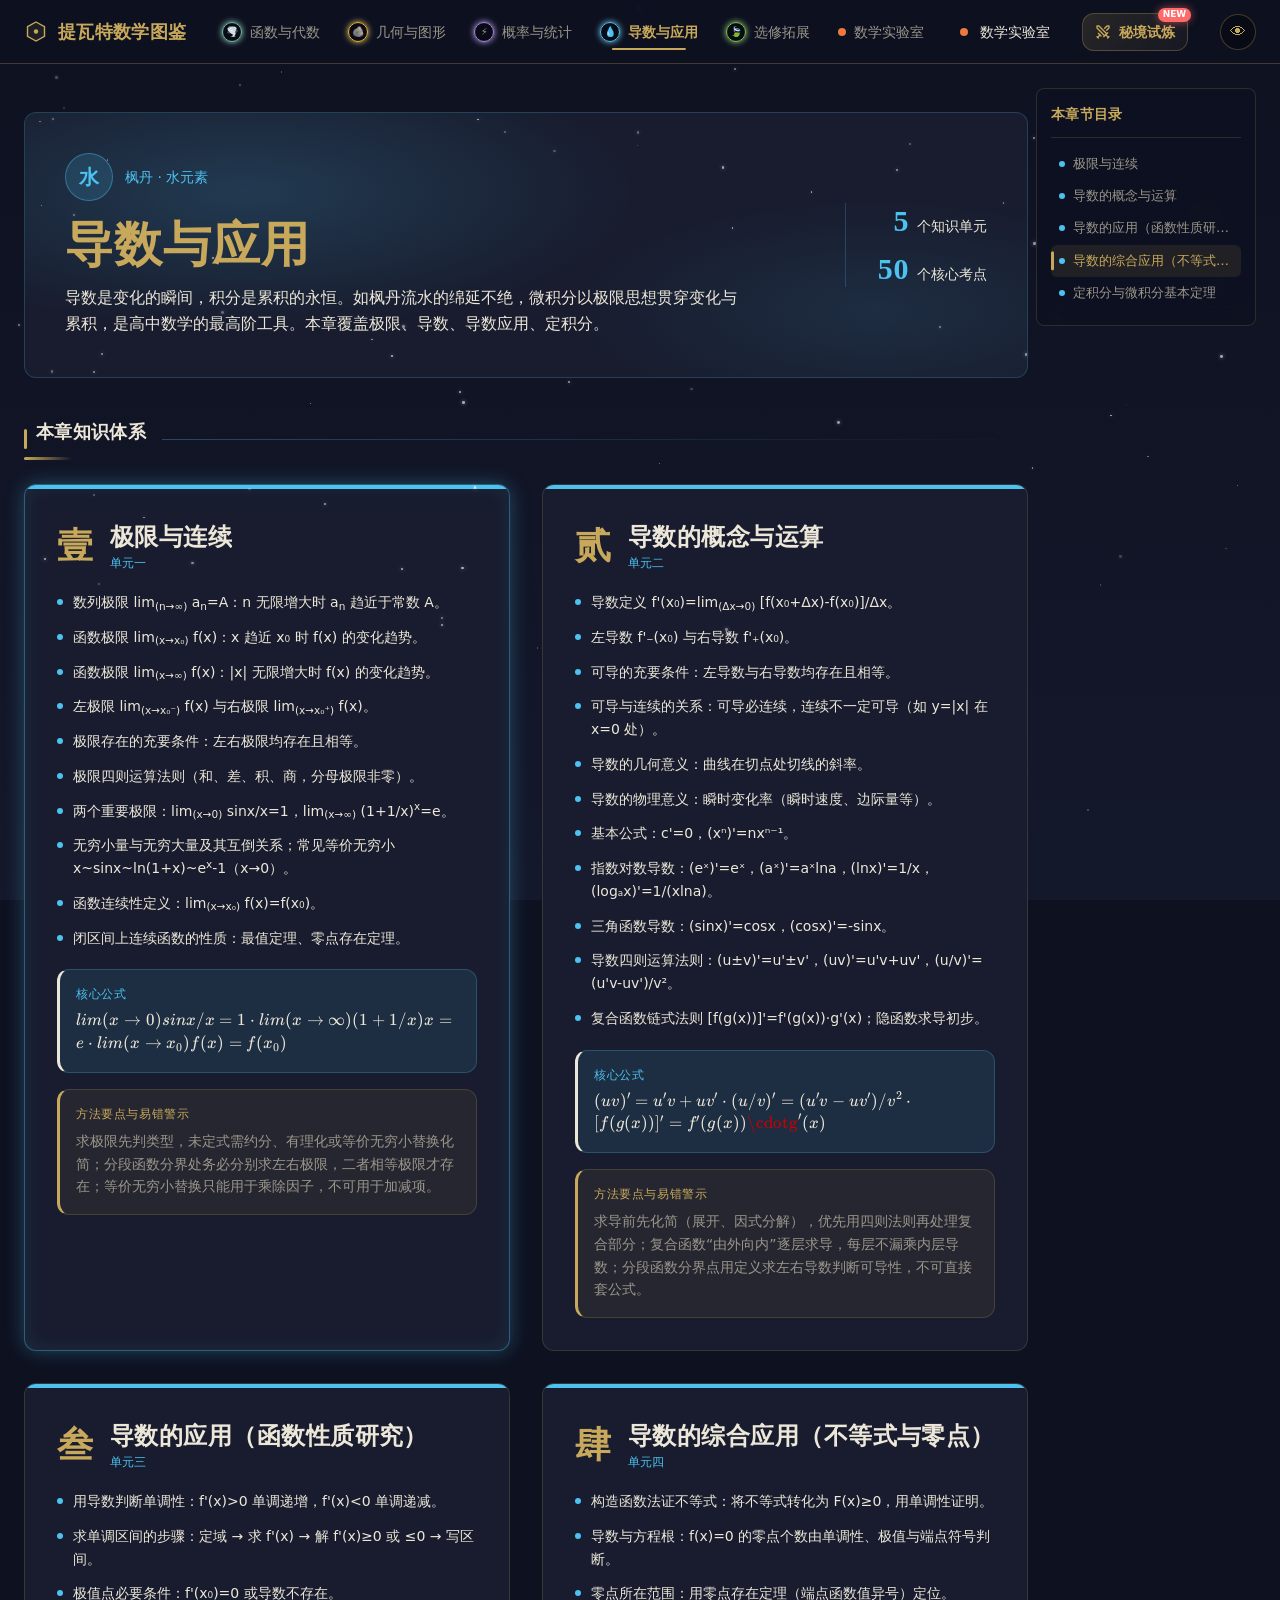
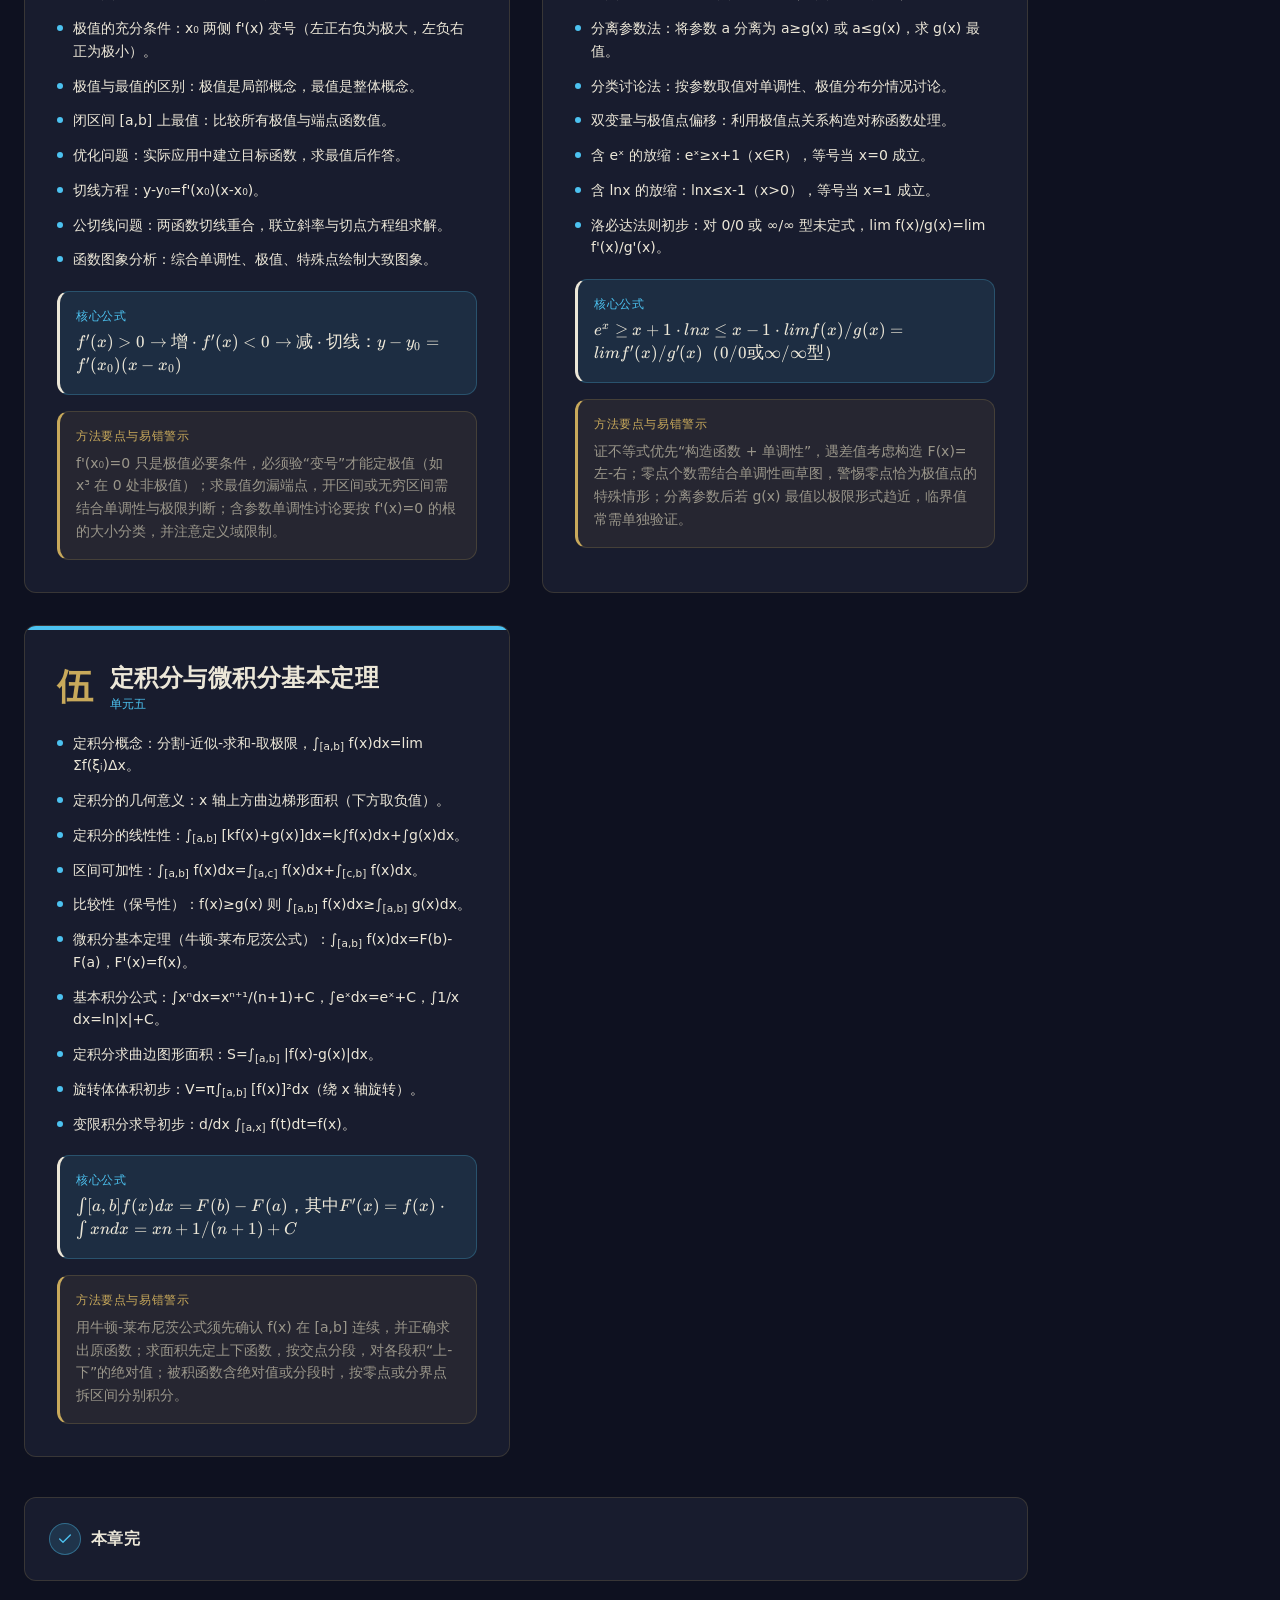
==== commit c6cfb233: "feat: 全面移动端适配优化 - 增大所有页面移动端菜单按钮至 44x44px 最小触摸目标（w-11 h-11） - 为固定导航和主内容添加 safe-area-inset 刘海屏适配 - 全局应" ====
--- a/calculus.html
+++ b/calculus.html
@@ -494,7 +494,7 @@
           <a href="challenge.html" data-nav-key="challenge" class="nav-link flex items-center gap-2 px-3 py-2 text-sm whitespace-nowrap rounded-lg" style="position:relative;background: linear-gradient(135deg, rgba(200,169,91,0.15), rgba(200,169,91,0.05)); border: 1px solid rgba(200,169,91,0.3); color: #C8A95B; font-weight: 600;"><i data-lucide="swords" class="w-4 h-4"></i><span>秘境试炼</span><span class="NEW-badge" style="position:absolute;top:-6px;right:-4px;background:#FF6B6B;color:#fff;font-size:9px;padding:1px 5px;border-radius:8px;font-weight:700;line-height:1.3;box-shadow:0 0 8px rgba(255,107,107,0.6);animation:pulse 2s infinite;">NEW</span>
           </a>
 </div>
-        <button id="mobile-menu-toggle" type="button" aria-label="打开菜单" aria-expanded="false" class="lg:hidden inline-flex items-center justify-center w-10 h-10 rounded-lg transition-colors hover:bg-[#C8A95B]/10" style="color: var(--genshin-primary); border: 1px solid var(--genshin-border);">
+        <button id="mobile-menu-toggle" type="button" aria-label="打开菜单" aria-expanded="false" class="lg:hidden inline-flex items-center justify-center w-11 h-11 rounded-lg transition-colors hover:bg-[#C8A95B]/10" style="color: var(--genshin-primary); border: 1px solid var(--genshin-border);">
           <svg class="menu-icon-open" width="20" height="20" viewBox="0 0 24 24" fill="none" stroke="currentColor" stroke-width="2" stroke-linecap="round"><line x1="3" y1="6" x2="21" y2="6"/><line x1="3" y1="12" x2="21" y2="12"/><line x1="3" y1="18" x2="21" y2="18"/></svg>
           <svg class="menu-icon-close hidden" width="20" height="20" viewBox="0 0 24 24" fill="none" stroke="currentColor" stroke-width="2" stroke-linecap="round"><line x1="6" y1="6" x2="18" y2="18"/><line x1="18" y1="6" x2="6" y2="18"/></svg>
         </button>
--- a/assets/genshin-enhancements.css
+++ b/assets/genshin-enhancements.css
@@ -950,3 +950,56 @@
   border-radius: 14px !important;
   background: rgba(14,17,32,0.6) !important;
 }
+
+/* ===== 移动端全局优化 ===== */
+
+/* 安全区域适配：避免刘海屏和底部指示条遮挡内容 */
+nav[style*="backdrop-filter"] {
+  padding-top: env(safe-area-inset-top, 0px) !important;
+  height: calc(64px + env(safe-area-inset-top, 0px)) !important;
+}
+
+main {
+  padding-top: calc(7rem + env(safe-area-inset-top, 0px)) !important;
+  padding-bottom: env(safe-area-inset-bottom, 0px);
+}
+
+/* 全局消除点击高亮 */
+button, a, [role="button"], .char-card {
+  -webkit-tap-highlight-color: rgba(255, 215, 0, 0);
+  touch-action: manipulation;
+}
+
+/* 画布交互区域禁止浏览器手势干扰 */
+.lab-canvas-box,
+canvas,
+.lab-svg-box {
+  touch-action: none;
+  -webkit-user-select: none;
+  user-select: none;
+}
+
+/* 极小屏字体与间距微调 */
+@media (max-width: 360px) {
+  body {
+    font-size: 14px;
+  }
+  h1 {
+    font-size: 1.5rem !important;
+  }
+  h2 {
+    font-size: 1.25rem !important;
+  }
+  .text-xs {
+    font-size: 11px !important;
+  }
+  main {
+    padding-left: 12px !important;
+    padding-right: 12px !important;
+  }
+}
+
+/* 全局防止横向溢出 */
+html {
+  overflow-x: hidden;
+}
